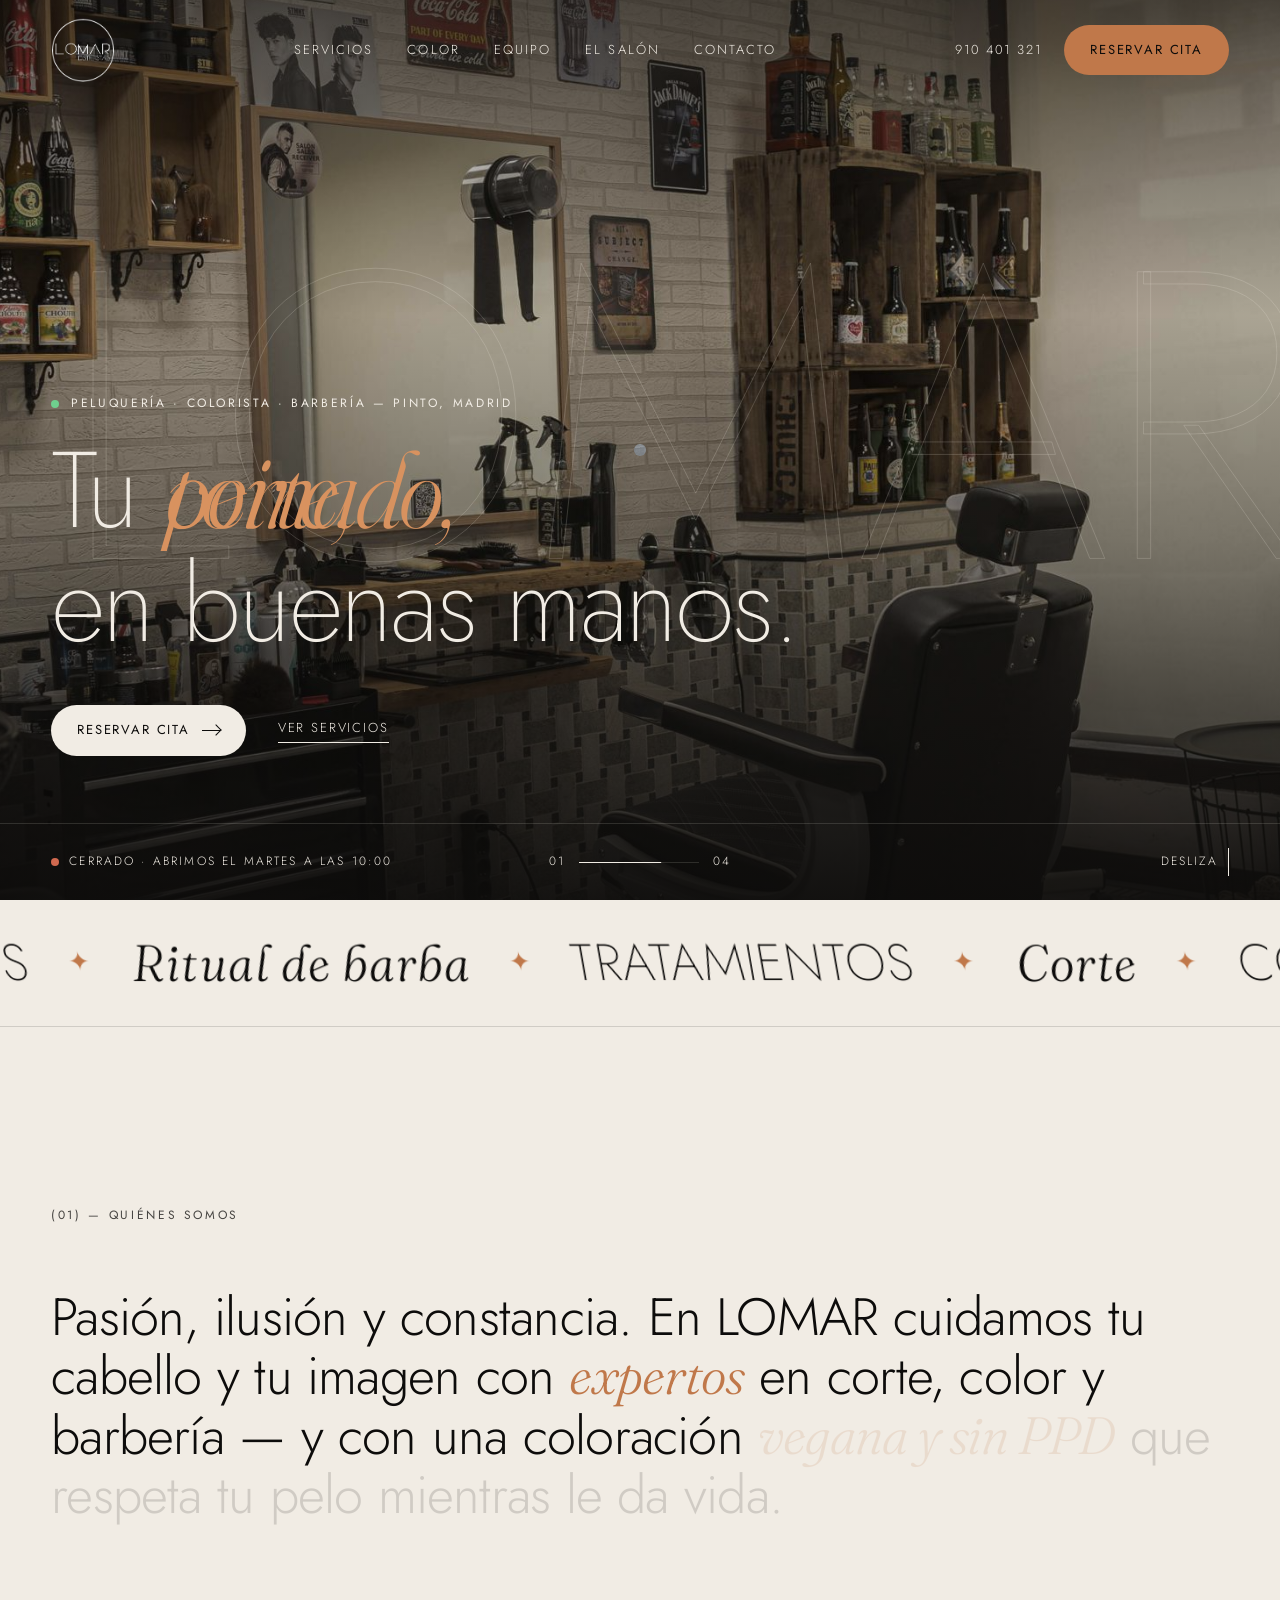
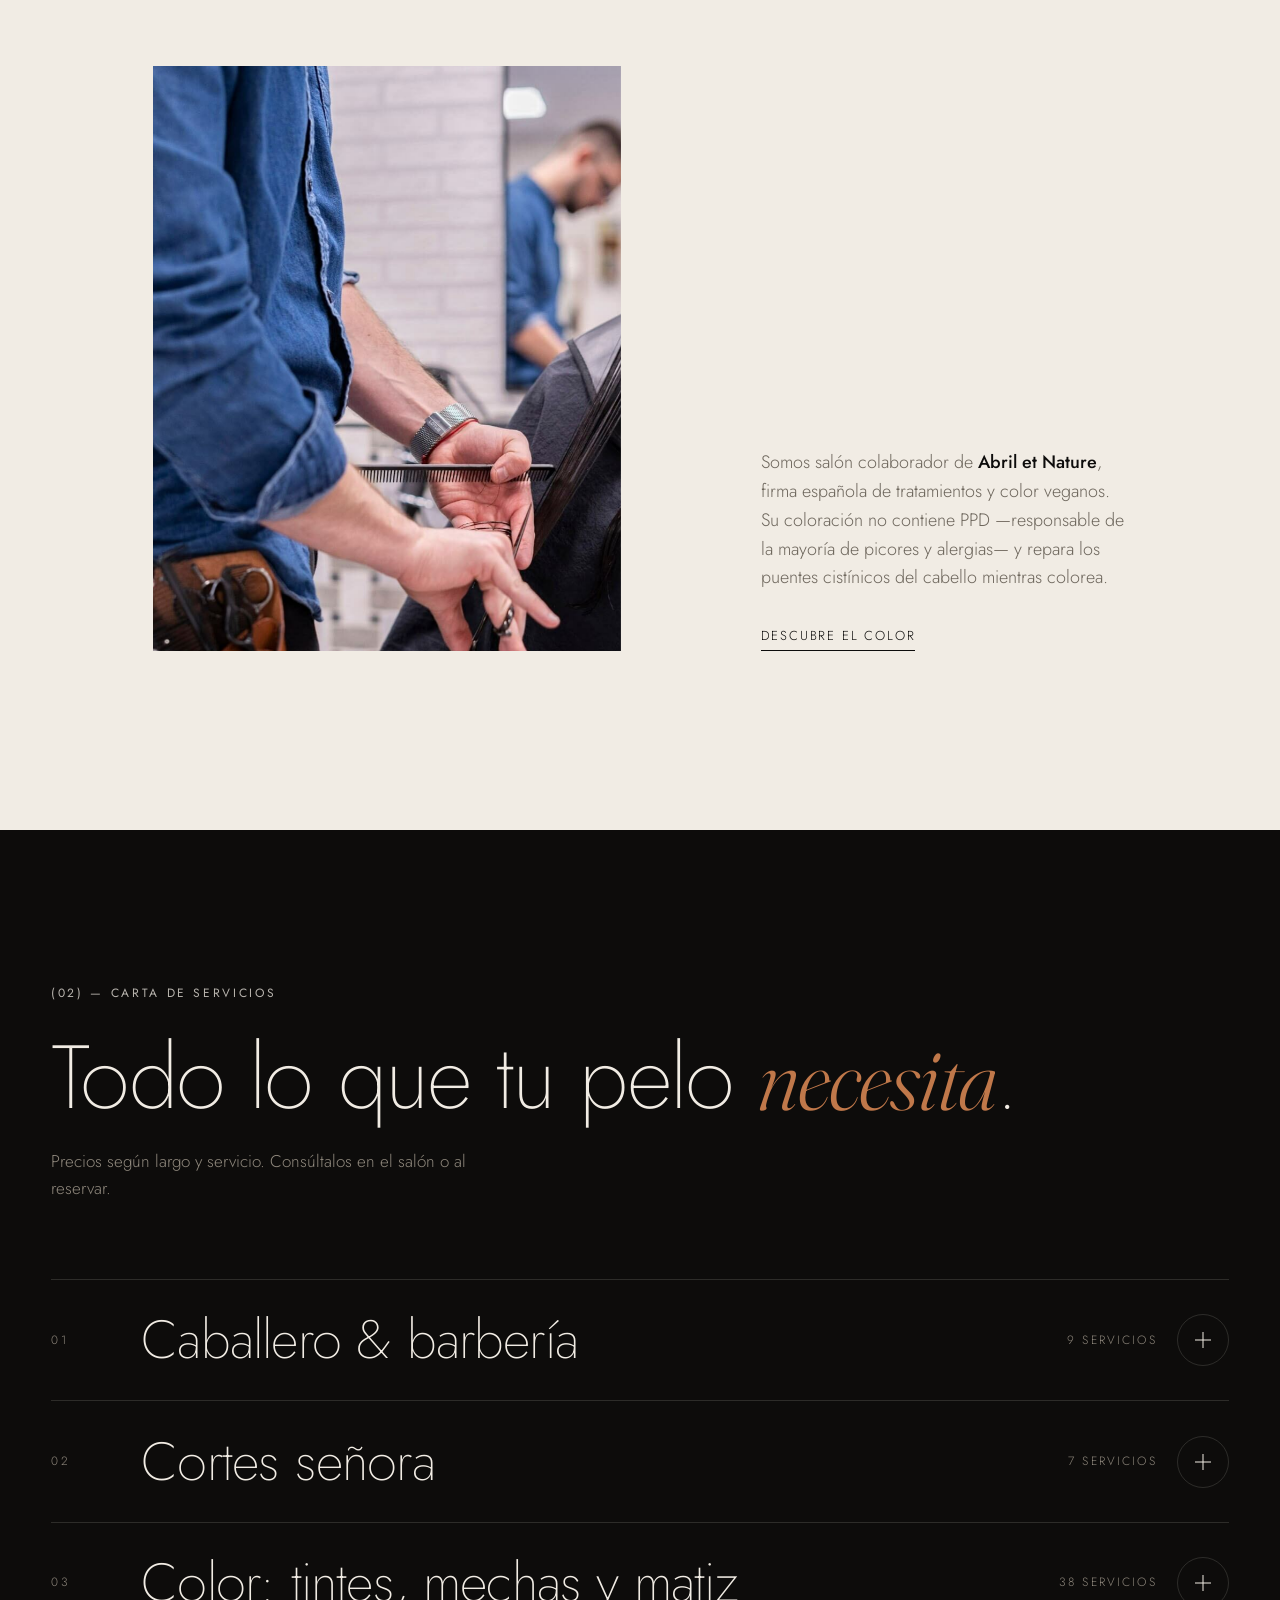
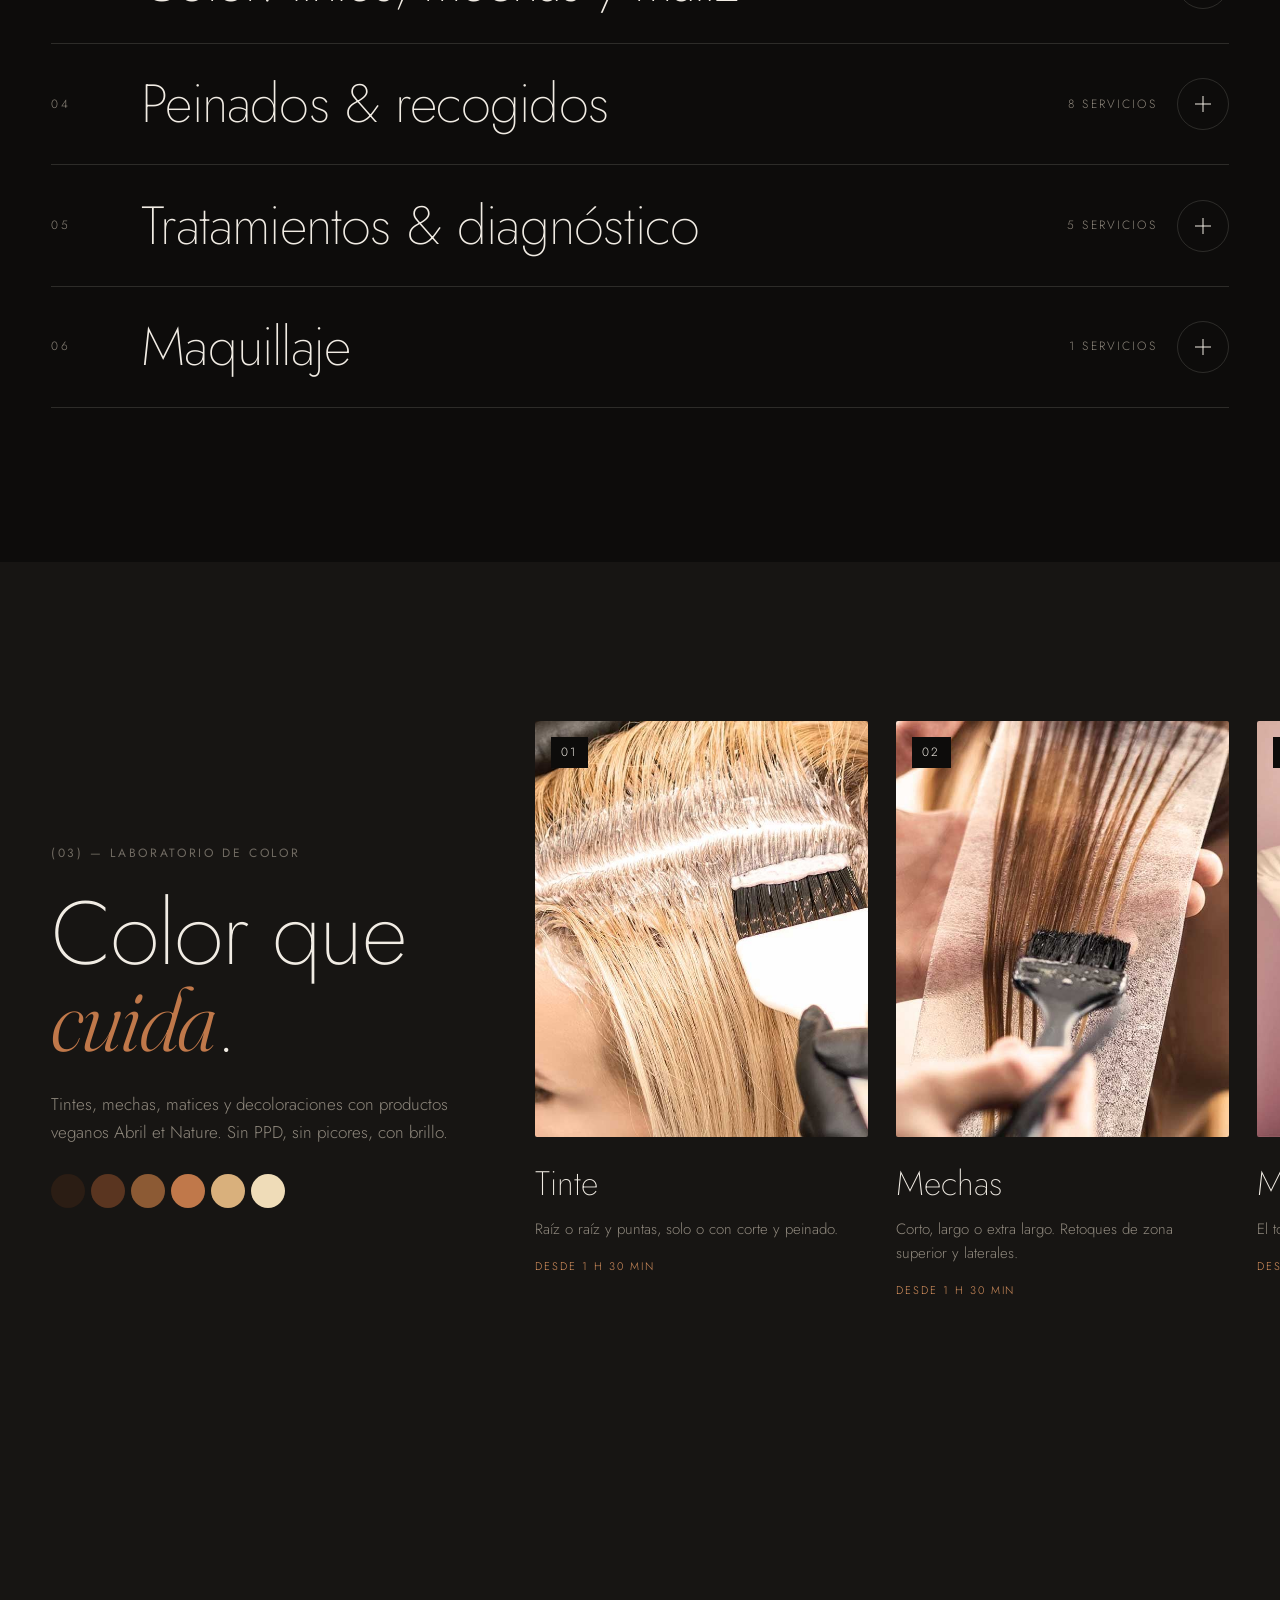
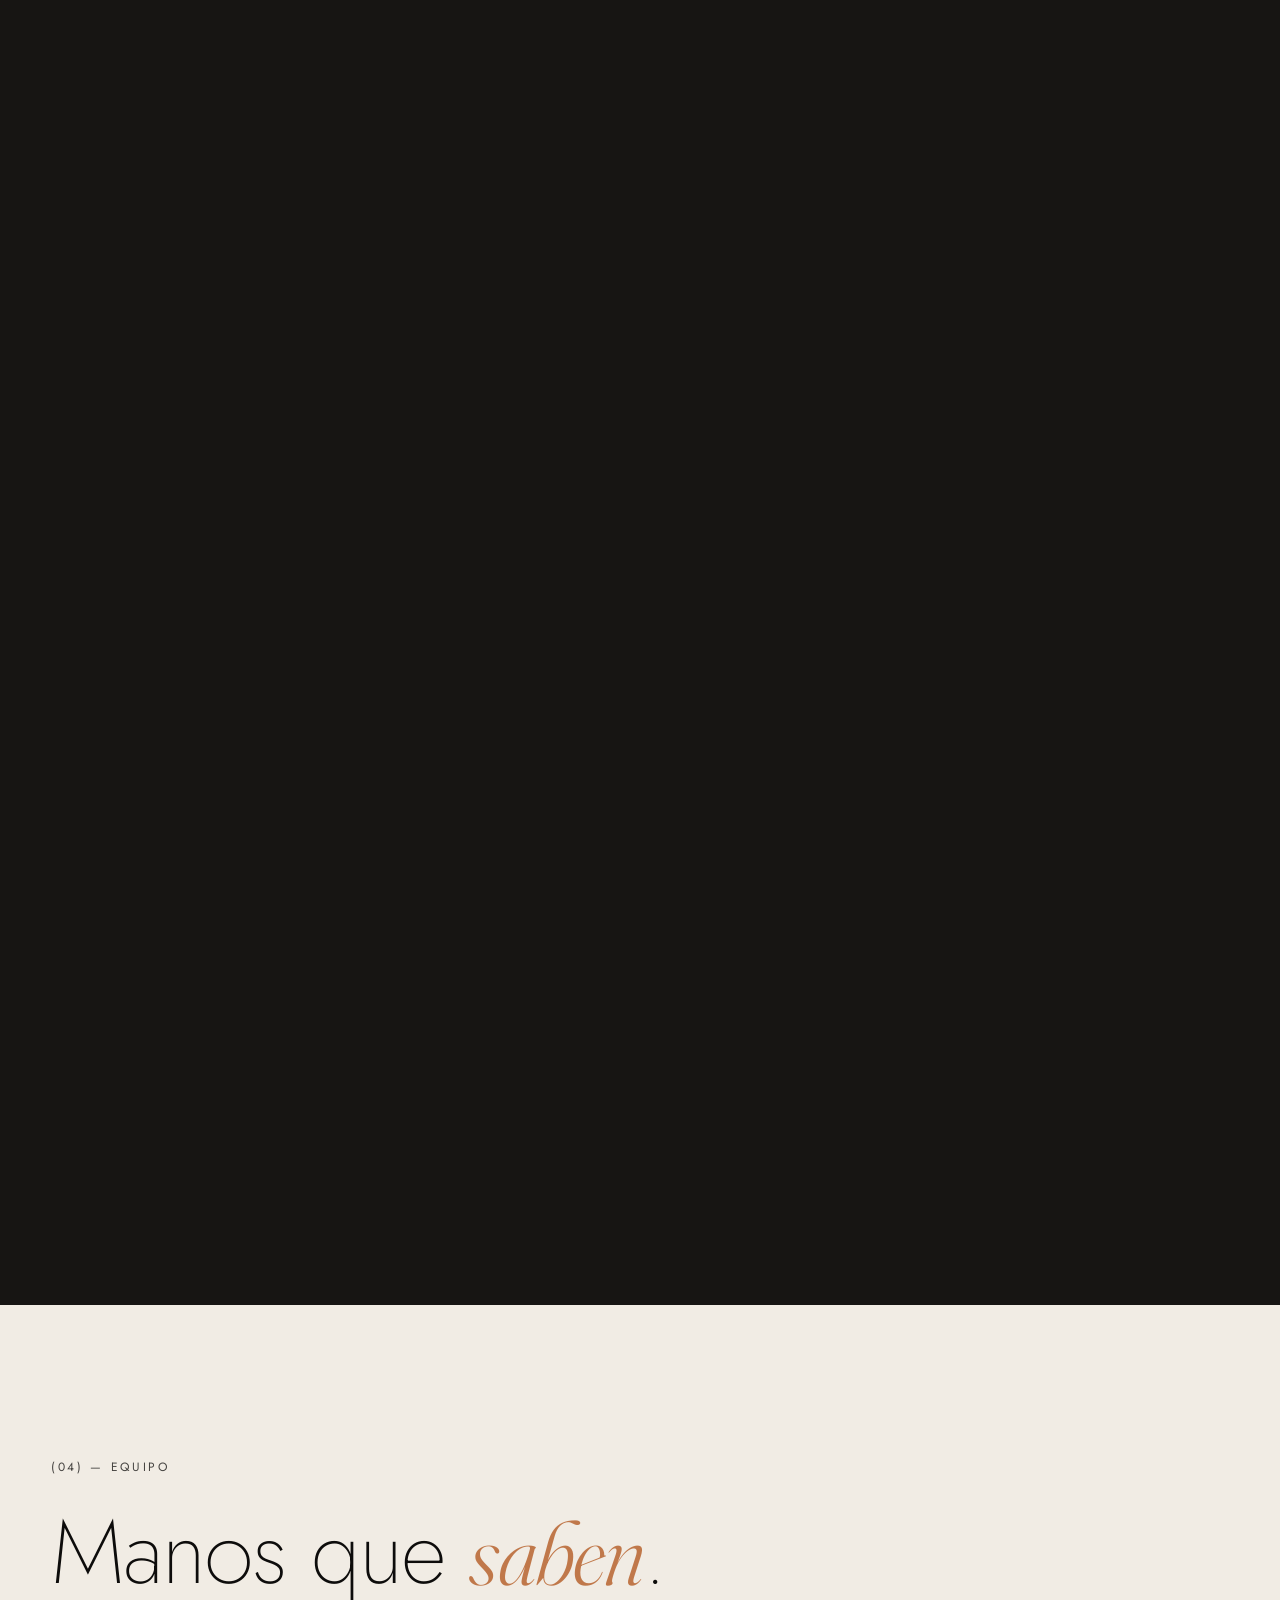
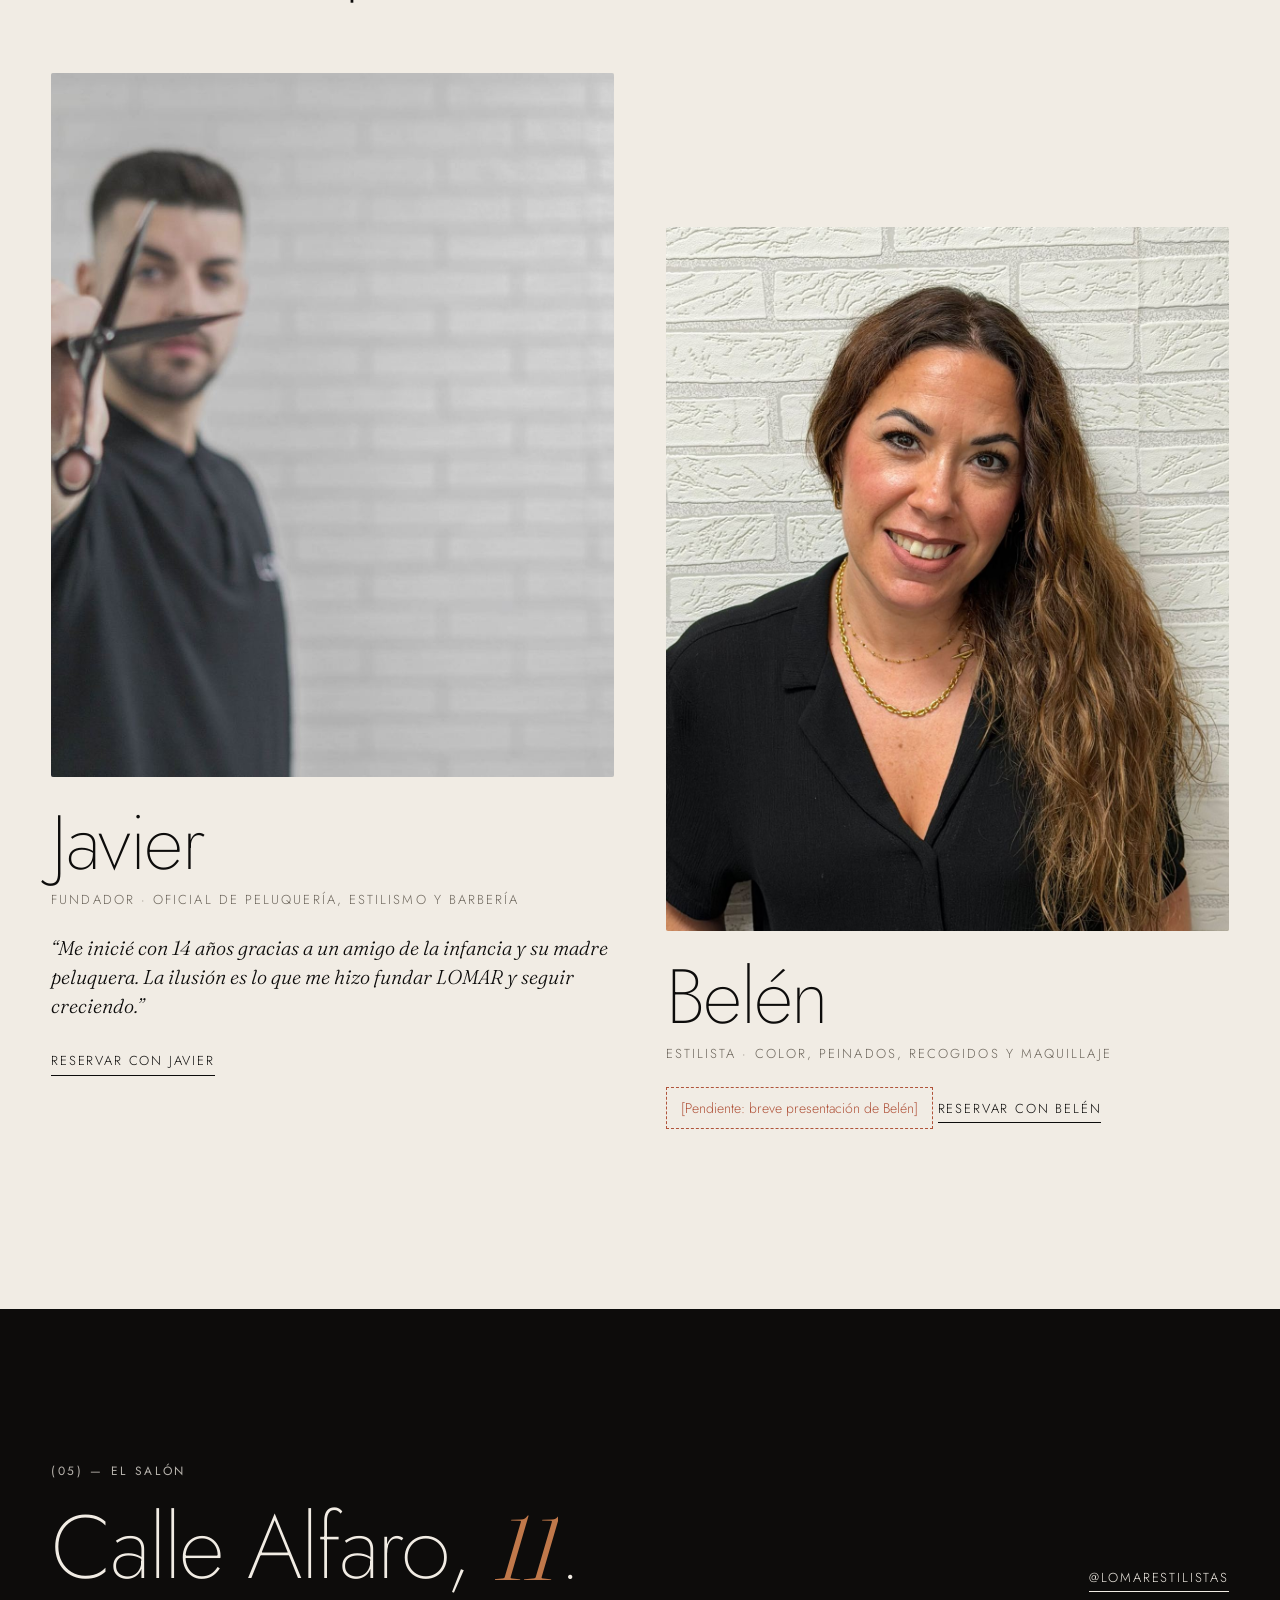
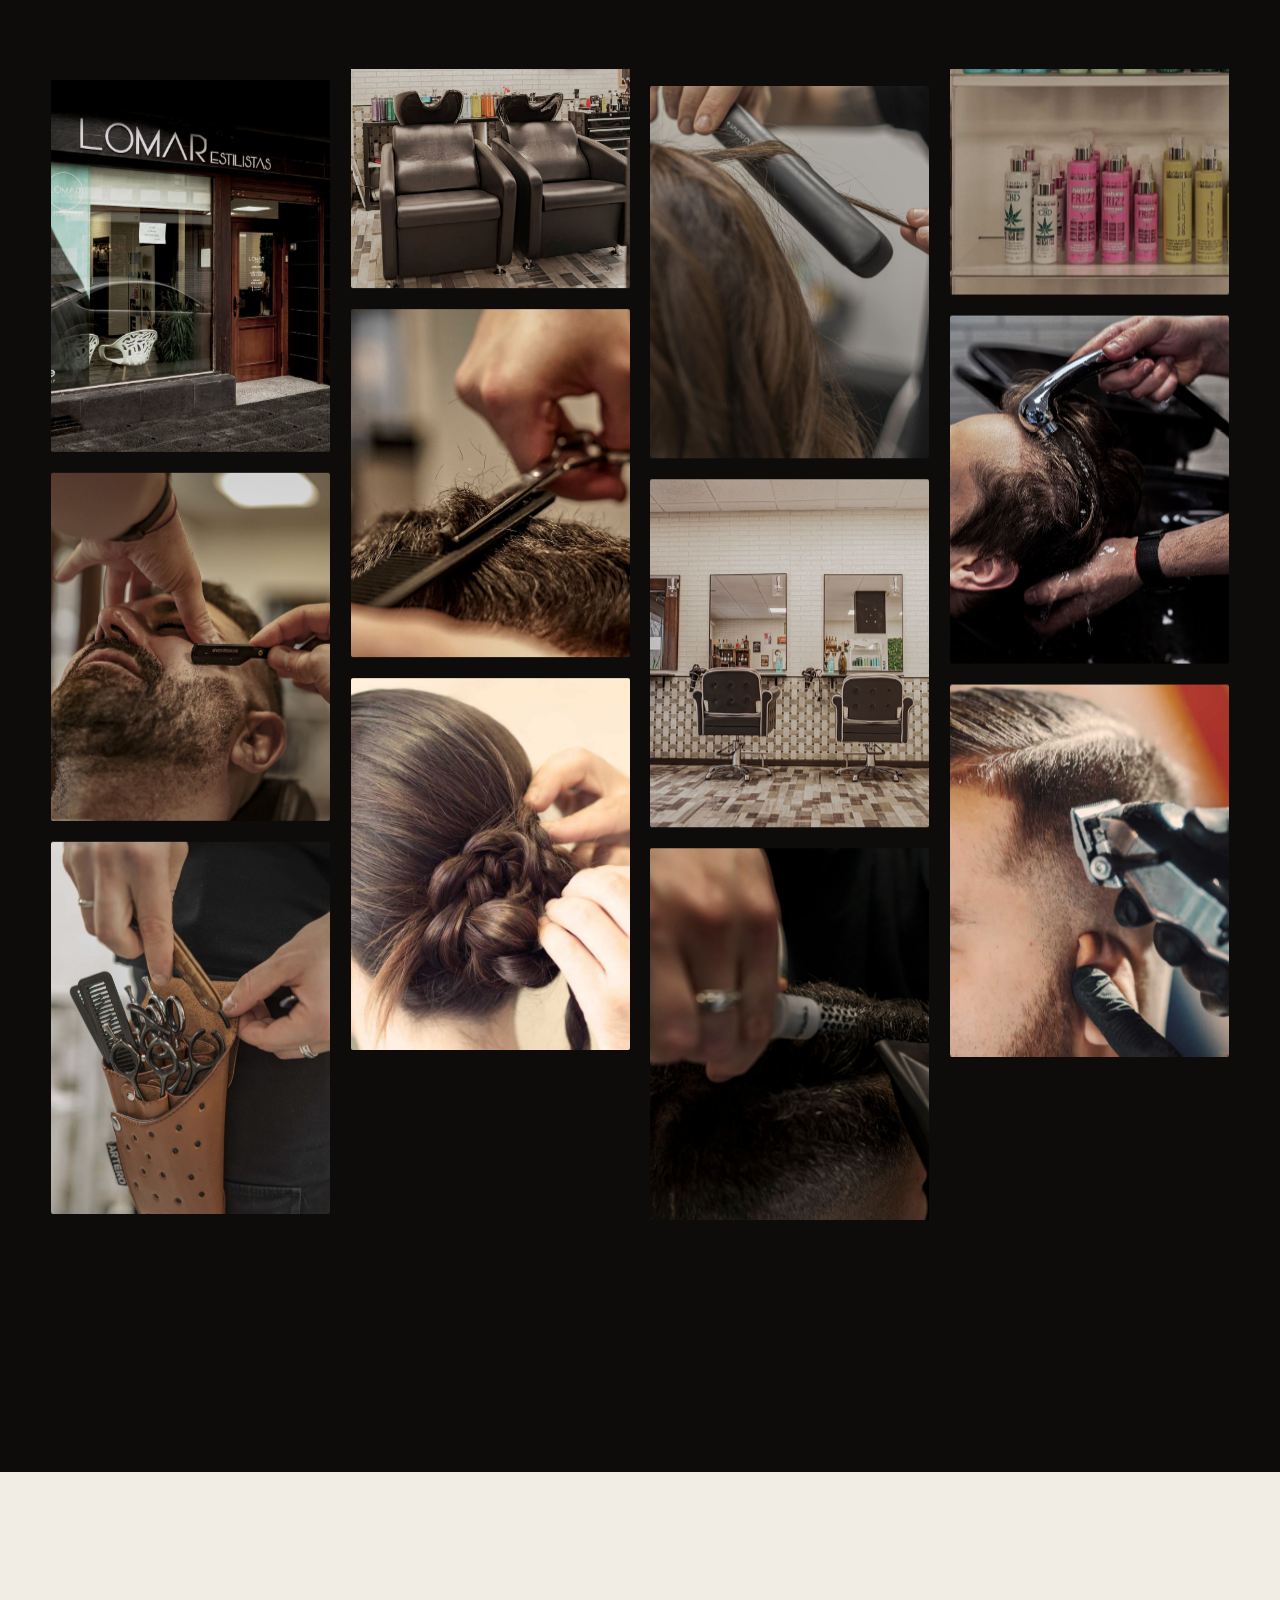
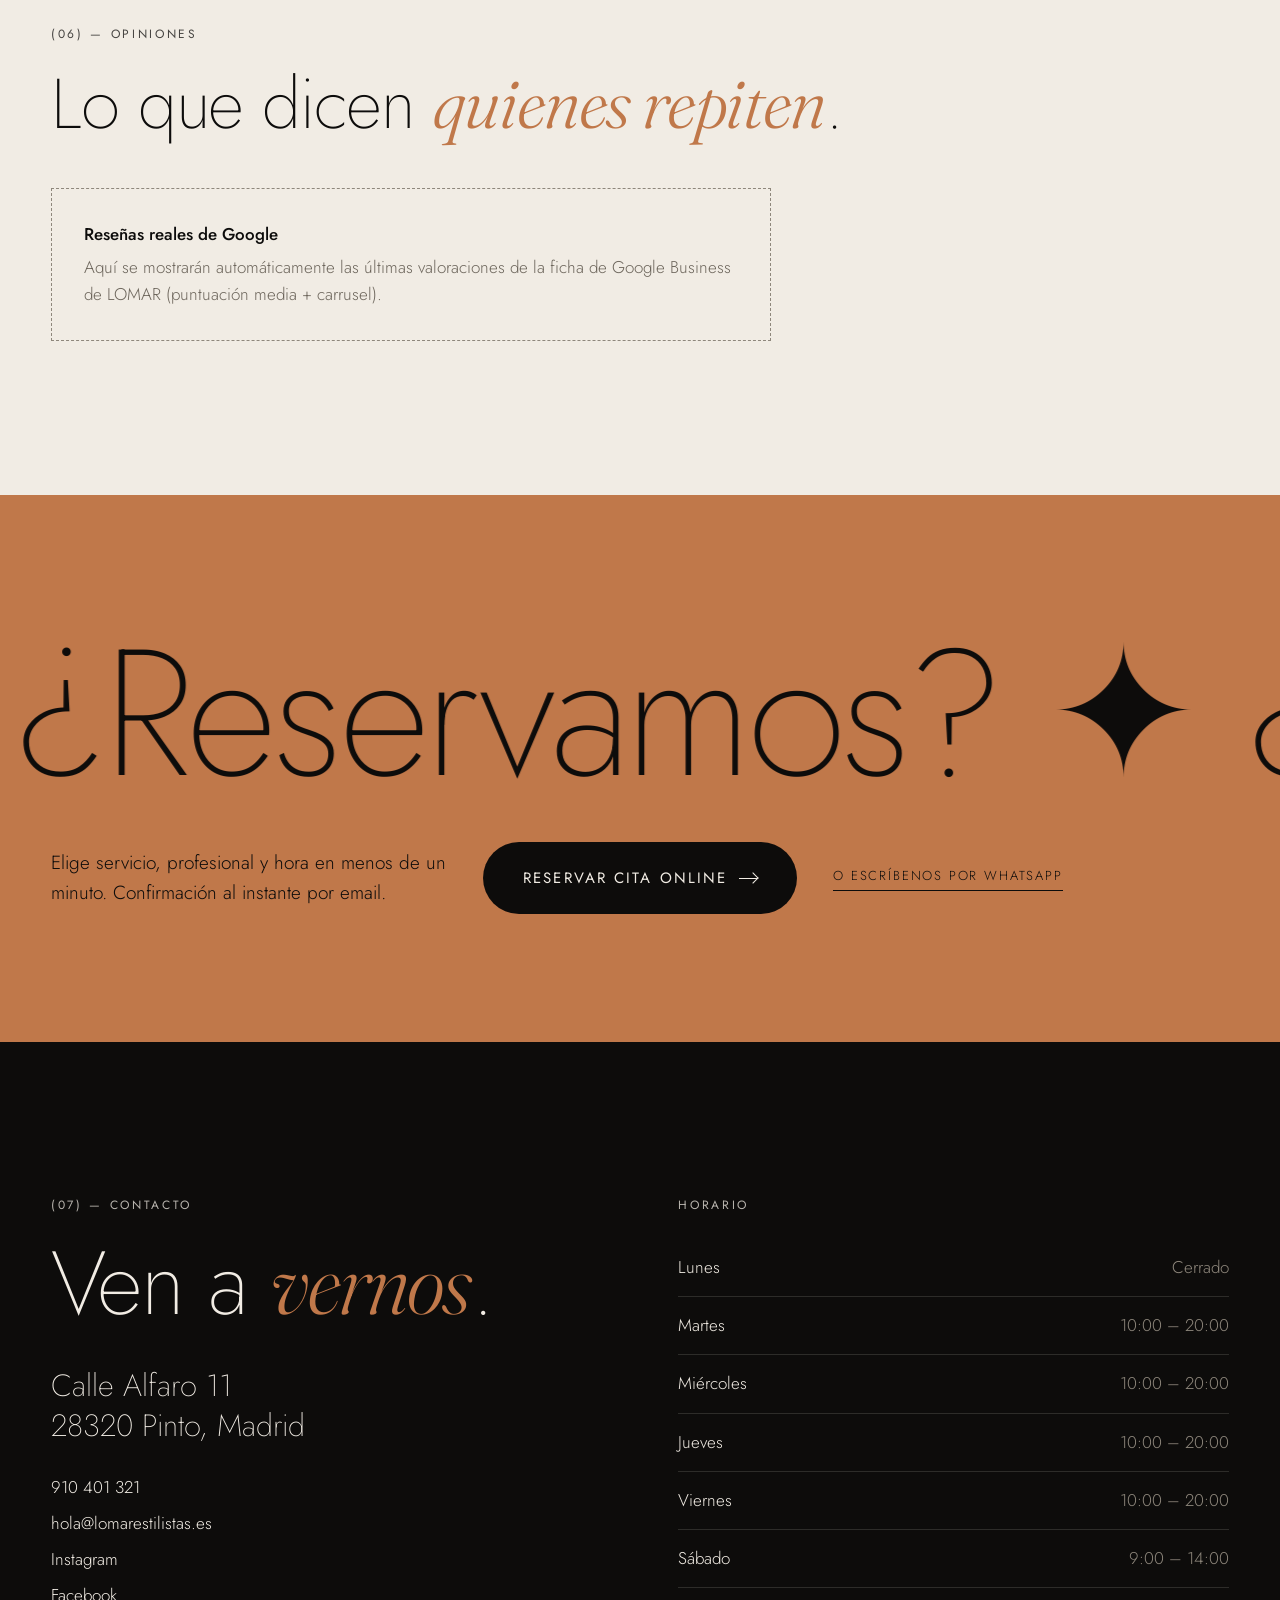
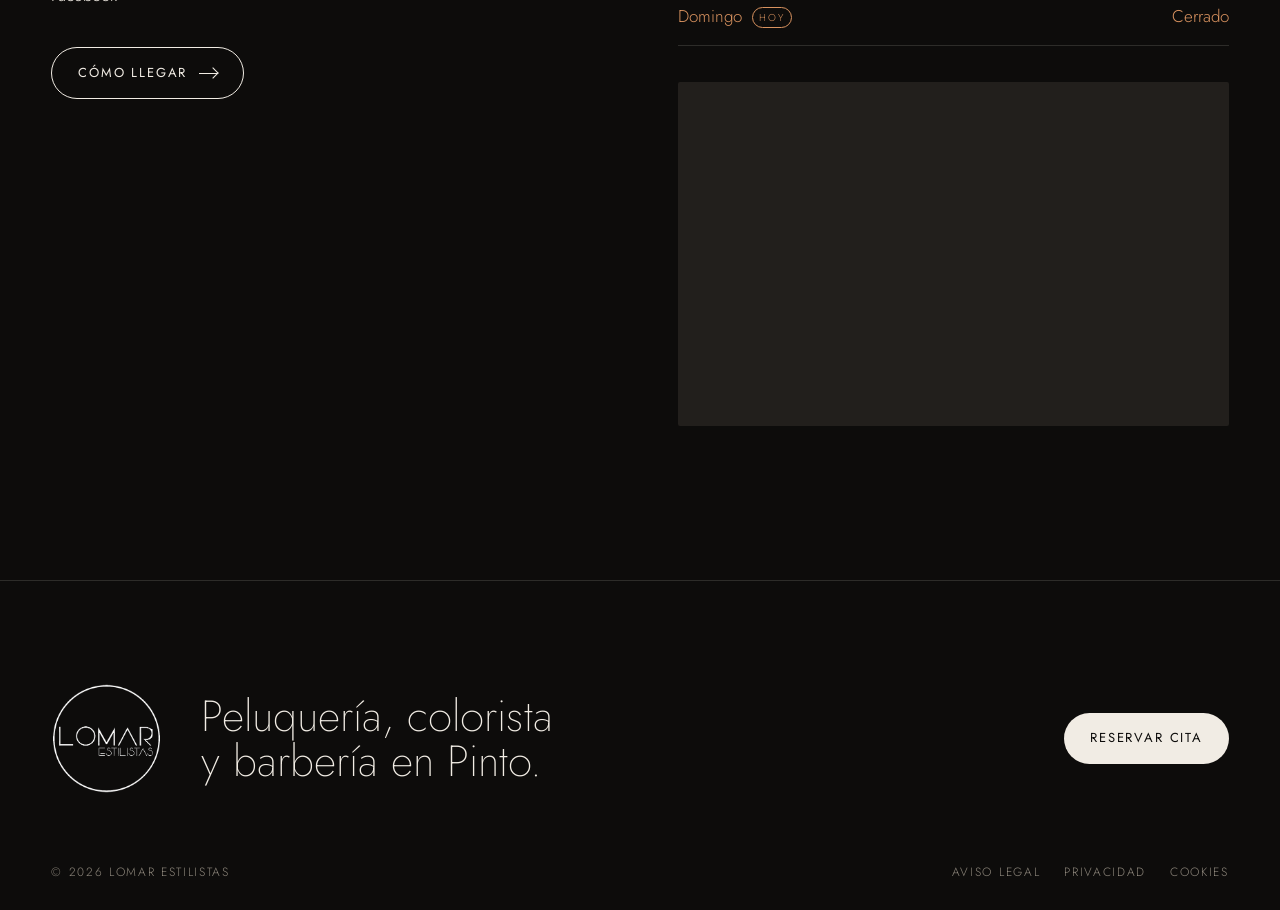
==== prototipo/index.html @ 36ee73d8 "Prototipo de diseño y propuesta para la nueva web de LOMAR Estilistas - Prototipo navegable (HTML/CS" ====
<!doctype html>
<html lang="es">
<head>
<meta charset="utf-8">
<meta name="viewport" content="width=device-width, initial-scale=1">
<title>LOMAR Estilistas · Peluquería, color y barbería en Pinto</title>
<meta name="description" content="Peluquería, colorista y barbería en Pinto (Madrid). Cortes, tintes y mechas sin PPD, recogidos, tratamientos Abril et Nature y rituales de barba. Reserva tu cita online.">
<meta name="theme-color" content="#0d0c0b">
<link rel="preconnect" href="https://fonts.googleapis.com">
<link rel="preconnect" href="https://fonts.gstatic.com" crossorigin>
<link href="https://fonts.googleapis.com/css2?family=Fraunces:ital,opsz,wght@0,9..144,300..500;1,9..144,300..500&family=Jost:wght@200;300;400;500&display=swap" rel="stylesheet">
<link rel="stylesheet" href="assets/css/main.css">
</head>
<body class="is-loading">

<!-- Cargador -->
<div class="loader" aria-hidden="true">
  <div class="loader__word"><span>L</span><span>O</span><span>M</span><span>A</span><span>R</span></div>
  <div class="loader__count"><span class="js-count">0</span>%</div>
</div>

<!-- Cursor -->
<div class="cursor" aria-hidden="true"><span class="cursor__label"></span></div>

<!-- Cabecera -->
<header class="nav">
  <a class="nav__logo" href="#inicio" aria-label="LOMAR Estilistas, inicio">
    <img src="assets/img/logo-blanco.png" alt="LOMAR Estilistas" width="64" height="64">
  </a>
  <nav class="nav__links" aria-label="Principal">
    <a href="#servicios">Servicios</a>
    <a href="#color">Color</a>
    <a href="#equipo">Equipo</a>
    <a href="#salon">El salón</a>
    <a href="#contacto">Contacto</a>
  </nav>
  <div class="nav__actions">
    <a class="nav__tel" href="tel:+34910401321">910 401 321</a>
    <button class="btn btn--copper js-book" data-magnetic>Reservar cita</button>
    <button class="nav__burger js-menu" aria-label="Abrir menú" aria-expanded="false"><span></span><span></span></button>
  </div>
</header>

<div class="menu" aria-hidden="true">
  <nav>
    <a href="#servicios"><small>01</small>Servicios</a>
    <a href="#color"><small>02</small>Color</a>
    <a href="#equipo"><small>03</small>Equipo</a>
    <a href="#salon"><small>04</small>El salón</a>
    <a href="#contacto"><small>05</small>Contacto</a>
  </nav>
  <div class="menu__foot">
    <a href="tel:+34910401321">910 401 321</a>
    <a href="https://www.instagram.com/lomarestilistas" target="_blank" rel="noopener">Instagram</a>
  </div>
</div>

<main>

<!-- HERO -->
<section class="hero" id="inicio">
  <div class="hero__slides">
    <figure class="hero__slide is-active"><img src="assets/img/barberia.jpg" alt=""></figure>
    <figure class="hero__slide"><img src="assets/img/color-aplicacion.jpg" alt=""></figure>
    <figure class="hero__slide"><img src="assets/img/s-peinado.jpg" alt=""></figure>
    <figure class="hero__slide"><img src="assets/img/salon.jpg" alt=""></figure>
  </div>
  <div class="hero__shade"></div>

  <div class="hero__content">
    <p class="eyebrow hero__eyebrow"><span class="dot"></span> Peluquería · Colorista · Barbería — Pinto, Madrid</p>
    <h1 class="hero__title">
      <span class="line"><span>Tu <em class="hero__rotator"><span class="is-active">corte,</span><span>color,</span><span>peinado,</span><span>barba,</span></em></span></span>
      <span class="line"><span>en buenas manos.</span></span>
    </h1>
    <div class="hero__cta">
      <button class="btn btn--light js-book" data-magnetic data-cursor="Reservar">Reservar cita <i class="arrow"></i></button>
      <a class="link-underline" href="#servicios">Ver servicios</a>
    </div>
  </div>

  <div class="hero__bottom">
    <div class="hero__status js-status"><span class="dot"></span><span class="js-status-text">Abierto</span></div>
    <div class="hero__counter"><span class="js-slide-num">01</span><i><b class="js-slide-bar"></b></i><span>04</span></div>
    <a class="hero__scroll" href="#intro">Desliza</a>
  </div>

  <div class="hero__wordmark" aria-hidden="true">LOMAR</div>
</section>

<!-- MARQUEE -->
<div class="marquee" aria-hidden="true">
  <div class="marquee__track js-marquee">
    <span>Corte</span><i>✦</i><span>Color sin PPD</span><i>✦</i><span>Barbería</span><i>✦</i><span>Mechas</span><i>✦</i><span>Recogidos</span><i>✦</i><span>Ritual de barba</span><i>✦</i><span>Tratamientos</span><i>✦</i>
    <span>Corte</span><i>✦</i><span>Color sin PPD</span><i>✦</i><span>Barbería</span><i>✦</i><span>Mechas</span><i>✦</i><span>Recogidos</span><i>✦</i><span>Ritual de barba</span><i>✦</i><span>Tratamientos</span><i>✦</i>
  </div>
</div>

<!-- INTRO -->
<section class="intro section--bone" id="intro">
  <div class="wrap intro__grid">
    <p class="eyebrow">(01) — Quiénes somos</p>
    <p class="intro__text js-words">Pasión, ilusión y constancia. En LOMAR cuidamos tu cabello y tu imagen con <em>expertos</em> en corte, color y barbería — y con una coloración <em>vegana y sin PPD</em> que respeta tu pelo mientras le da vida.</p>
    <figure class="intro__img reveal-img" data-parallax="-0.08">
      <img src="assets/img/javier-trabajando.jpg" alt="Javier cortando el pelo en el salón LOMAR" loading="lazy">
    </figure>
    <div class="intro__aside">
      <img class="intro__brand" src="assets/img/abril-logo.png" alt="Abril et Nature" loading="lazy">
      <p>Somos salón colaborador de <strong>Abril et Nature</strong>, firma española de tratamientos y color veganos. Su coloración no contiene PPD —responsable de la mayoría de picores y alergias— y repara los puentes cistínicos del cabello mientras colorea.</p>
      <a class="link-underline" href="#color">Descubre el color</a>
    </div>
  </div>
</section>

<!-- SERVICIOS -->
<section class="services" id="servicios">
  <div class="wrap">
    <div class="section-head">
      <p class="eyebrow">(02) — Carta de servicios</p>
      <h2 class="h2 split">Todo lo que tu pelo <em>necesita</em>.</h2>
      <p class="section-head__note">Precios según largo y servicio. Consúltalos en el salón o al reservar.</p>
    </div>

    <ul class="svc js-svc">
      <!-- Rellenado por JS desde los datos reales de Bookly -->
    </ul>
  </div>
  <div class="svc-float" aria-hidden="true"><img alt=""></div>
</section>

<!-- COLOR (scroll horizontal) -->
<section class="color" id="color">
  <div class="color__pin">
    <div class="color__intro">
      <p class="eyebrow">(03) — Laboratorio de color</p>
      <h2 class="h2">Color que <em>cuida</em>.</h2>
      <p>Tintes, mechas, matices y decoloraciones con productos veganos Abril et Nature. Sin PPD, sin picores, con brillo.</p>
      <div class="color__swatches" aria-hidden="true">
        <i style="--c:#2b1d14"></i><i style="--c:#5a3520"></i><i style="--c:#8c5a34"></i><i style="--c:#c0784a"></i><i style="--c:#d9b07c"></i><i style="--c:#efdcb8"></i>
      </div>
    </div>
    <div class="color__track js-htrack">
      <article class="ccard"><figure><img src="assets/img/s-tinte.jpg" alt="Aplicación de tinte" loading="lazy"></figure><span>01</span><h3>Tinte</h3><p>Raíz o raíz y puntas, solo o con corte y peinado.</p><small>desde 1 h 30 min</small></article>
      <article class="ccard"><figure><img src="assets/img/s-mechas.jpg" alt="Mechas" loading="lazy"></figure><span>02</span><h3>Mechas</h3><p>Corto, largo o extra largo. Retoques de zona superior y laterales.</p><small>desde 1 h 30 min</small></article>
      <article class="ccard"><figure><img src="assets/img/s-matiz.jpg" alt="Matiz para mechas" loading="lazy"></figure><span>03</span><h3>Matiz</h3><p>El tono exacto para tus mechas: frío, cálido o neutro.</p><small>desde 30 min</small></article>
      <article class="ccard"><figure><img src="assets/img/s-decoloracion.jpg" alt="Decoloración" loading="lazy"></figure><span>04</span><h3>Decoloración</h3><p>Aclarados controlados con tratamiento de protección.</p><small>a consultar</small></article>
      <article class="ccard"><figure><img src="assets/img/s-alisado.jpg" alt="Alisado orgánico" loading="lazy"></figure><span>05</span><h3>Alisado orgánico</h3><p>Liso, brillante y sin encrespamiento, con activos naturales.</p><small>a consultar</small></article>
      <article class="ccard ccard--cta"><p class="h3">¿No sabes qué color te favorece?</p><button class="btn btn--copper js-book" data-service="91" data-magnetic>Pide diagnóstico capilar</button></article>
    </div>
  </div>
</section>

<!-- EQUIPO -->
<section class="team section--bone" id="equipo">
  <div class="wrap">
    <div class="section-head">
      <p class="eyebrow">(04) — Equipo</p>
      <h2 class="h2 split">Manos que <em>saben</em>.</h2>
    </div>
    <div class="team__grid">
      <article class="member" data-tilt>
        <figure class="member__img">
          <img src="assets/img/javier.jpg" alt="Javier, fundador de LOMAR" loading="lazy">
          <img class="member__alt" src="assets/img/javier-2.jpg" alt="" loading="lazy">
        </figure>
        <div class="member__body">
          <h3 class="member__name">Javier</h3>
          <p class="member__role">Fundador · Oficial de peluquería, estilismo y barbería</p>
          <blockquote>“Me inicié con 14 años gracias a un amigo de la infancia y su madre peluquera. La ilusión es lo que me hizo fundar LOMAR y seguir creciendo.”</blockquote>
          <button class="link-underline js-book" data-staff="1">Reservar con Javier</button>
        </div>
      </article>
      <article class="member" data-tilt>
        <figure class="member__img">
          <img src="assets/img/belen.jpg" alt="Belén, estilista de LOMAR" loading="lazy">
        </figure>
        <div class="member__body">
          <h3 class="member__name">Belén</h3>
          <p class="member__role">Estilista · Color, peinados, recogidos y maquillaje</p>
          <blockquote class="is-pending">[Pendiente: breve presentación de Belén]</blockquote>
          <button class="link-underline js-book" data-staff="7">Reservar con Belén</button>
        </div>
      </article>
    </div>
  </div>
</section>

<!-- GALERÍA -->
<section class="gallery" id="salon">
  <div class="wrap">
    <div class="section-head section-head--row">
      <div>
        <p class="eyebrow">(05) — El salón</p>
        <h2 class="h2 split">Calle Alfaro, <em>11</em>.</h2>
      </div>
      <a class="link-underline" href="https://www.instagram.com/lomarestilistas" target="_blank" rel="noopener">@lomarestilistas</a>
    </div>
  </div>
  <div class="gallery__cols">
    <div class="gcol" data-speed="0.10">
      <figure><img src="assets/img/fachada.jpg" alt="Fachada de LOMAR Estilistas" loading="lazy"></figure>
      <figure><img src="assets/img/barba.jpg" alt="Arreglo de barba" loading="lazy"></figure>
      <figure><img src="assets/img/herramientas.jpg" alt="Herramientas de corte" loading="lazy"></figure>
    </div>
    <div class="gcol" data-speed="-0.12">
      <figure><img src="assets/img/lavacabezas.jpg" alt="Zona de lavado" loading="lazy"></figure>
      <figure><img src="assets/img/tijera.jpg" alt="Corte a tijera" loading="lazy"></figure>
      <figure><img src="assets/img/s-recogido.jpg" alt="Recogido" loading="lazy"></figure>
    </div>
    <div class="gcol" data-speed="0.16">
      <figure><img src="assets/img/plancha.jpg" alt="Planchado" loading="lazy"></figure>
      <figure><img src="assets/img/salon.jpg" alt="Tocadores del salón" loading="lazy"></figure>
      <figure><img src="assets/img/secado.jpg" alt="Secado de caballero" loading="lazy"></figure>
    </div>
    <div class="gcol" data-speed="-0.06">
      <figure><img src="assets/img/productos.jpg" alt="Productos Abril et Nature" loading="lazy"></figure>
      <figure><img src="assets/img/lavado.jpg" alt="Lavado" loading="lazy"></figure>
      <figure><img src="assets/img/s-caballero.jpg" alt="Corte de caballero" loading="lazy"></figure>
    </div>
  </div>
</section>

<!-- RESEÑAS -->
<section class="reviews section--bone">
  <div class="wrap reviews__inner">
    <p class="eyebrow">(06) — Opiniones</p>
    <p class="reviews__big">Lo que dicen <em>quienes repiten</em>.</p>
    <div class="reviews__placeholder">
      <strong>Reseñas reales de Google</strong>
      <span>Aquí se mostrarán automáticamente las últimas valoraciones de la ficha de Google Business de LOMAR (puntuación media + carrusel).</span>
    </div>
  </div>
</section>

<!-- CTA -->
<section class="cta">
  <div class="cta__marquee" aria-hidden="true"><div class="js-marquee2">¿Reservamos? ✦ ¿Reservamos? ✦ ¿Reservamos? ✦ ¿Reservamos? ✦ ¿Reservamos? ✦ ¿Reservamos? ✦&nbsp;</div></div>
  <div class="wrap cta__inner">
    <p>Elige servicio, profesional y hora en menos de un minuto. Confirmación al instante por email.</p>
    <button class="btn btn--copper btn--xl js-book" data-magnetic data-cursor="Reservar">Reservar cita online <i class="arrow"></i></button>
    <a class="link-underline" href="https://wa.me/34910401321">o escríbenos por WhatsApp</a>
  </div>
</section>

<!-- CONTACTO -->
<section class="contact" id="contacto">
  <div class="wrap contact__grid">
    <div>
      <p class="eyebrow">(07) — Contacto</p>
      <h2 class="h2">Ven a <em>vernos</em>.</h2>
      <address>
        Calle Alfaro 11<br>28320 Pinto, Madrid
      </address>
      <p class="contact__links">
        <a href="tel:+34910401321">910 401 321</a>
        <a href="mailto:hola@lomarestilistas.es">hola@lomarestilistas.es</a>
        <a href="https://www.instagram.com/lomarestilistas" target="_blank" rel="noopener">Instagram</a>
        <a href="https://www.facebook.com/315380262516977" target="_blank" rel="noopener">Facebook</a>
      </p>
      <a class="btn btn--outline" href="https://www.google.com/maps/search/?api=1&query=Calle+Alfaro+11+Pinto+Madrid" target="_blank" rel="noopener">Cómo llegar <i class="arrow"></i></a>
    </div>
    <div>
      <table class="hours js-hours">
        <caption class="eyebrow">Horario</caption>
        <tr data-d="1"><th>Lunes</th><td>Cerrado</td></tr>
        <tr data-d="2"><th>Martes</th><td>10:00 – 20:00</td></tr>
        <tr data-d="3"><th>Miércoles</th><td>10:00 – 20:00</td></tr>
        <tr data-d="4"><th>Jueves</th><td>10:00 – 20:00</td></tr>
        <tr data-d="5"><th>Viernes</th><td>10:00 – 20:00</td></tr>
        <tr data-d="6"><th>Sábado</th><td>9:00 – 14:00</td></tr>
        <tr data-d="0"><th>Domingo</th><td>Cerrado</td></tr>
      </table>
      <div class="map">
        <iframe title="Mapa: Calle Alfaro 11, Pinto" loading="lazy" src="https://www.google.com/maps?q=Calle+Alfaro+11,+28320+Pinto,+Madrid&output=embed"></iframe>
      </div>
    </div>
  </div>
</section>
</main>

<footer class="footer">
  <div class="wrap footer__top">
    <img src="assets/img/logo-blanco.png" alt="LOMAR Estilistas" width="120" height="120" loading="lazy">
    <p class="footer__claim">Peluquería, colorista<br>y barbería en Pinto.</p>
    <button class="btn btn--light js-book" data-magnetic>Reservar cita</button>
  </div>
  <div class="wrap footer__bottom">
    <span>© <span class="js-year"></span> LOMAR Estilistas</span>
    <nav><a href="#">Aviso legal</a><a href="#">Privacidad</a><a href="#">Cookies</a></nav>
  </div>
</footer>

<!-- ============ RESERVA ============ -->
<div class="book" aria-hidden="true" role="dialog" aria-modal="true" aria-labelledby="book-title">
  <div class="book__backdrop js-book-close"></div>
  <aside class="book__panel">
    <header class="book__head">
      <div>
        <p class="eyebrow">Reserva online</p>
        <h2 id="book-title" class="book__title js-book-title">Elige servicio</h2>
      </div>
      <button class="book__close js-book-close" aria-label="Cerrar">✕</button>
    </header>
    <ol class="book__steps js-steps">
      <li class="is-active">Servicio</li><li>Profesional</li><li>Fecha y hora</li><li>Tus datos</li>
    </ol>
    <div class="book__body js-book-body"></div>
    <footer class="book__foot js-book-foot">
      <div class="book__summary js-summary"></div>
      <div class="book__nav">
        <button class="btn btn--ghost js-prev">Atrás</button>
        <button class="btn btn--copper js-next" disabled>Continuar</button>
      </div>
    </footer>
  </aside>
</div>

<script src="assets/js/data.js"></script>
<script src="assets/js/main.js"></script>
<script src="assets/js/booking.js"></script>
</body>
</html>
---- prototipo/assets/css/main.css ----
/* ==========================================================
   LOMAR Estilistas — prototipo de diseño
   ========================================================== */
:root{
  --ink:#0d0c0b; --ink-2:#171513; --ink-3:#221f1c;
  --bone:#f1ece4; --bone-2:#e5ddd0; --sand:#cfc4b3;
  --muted:#8e877c; --muted-dark:#6d665c;
  --copper:#c0784a; --copper-2:#d8925f;
  --line:rgba(241,236,228,.14); --line-dark:rgba(13,12,11,.14);
  --sans:"Jost",system-ui,sans-serif;
  --serif:"Fraunces",Georgia,serif;
  --gutter:clamp(16px,4vw,56px);
  --ease:cubic-bezier(.77,0,.18,1);
  --ease-out:cubic-bezier(.16,1,.3,1);
}
*,*::before,*::after{box-sizing:border-box}
html{scroll-behavior:smooth;-webkit-text-size-adjust:100%}
body{margin:0;background:var(--ink);color:var(--bone);font-family:var(--sans);font-weight:300;font-size:17px;line-height:1.6;overflow-x:hidden;-webkit-font-smoothing:antialiased}
body.is-loading,body.is-locked{overflow:hidden}
img{display:block;max-width:100%}
a{color:inherit;text-decoration:none}
button{font:inherit;color:inherit;background:none;border:0;cursor:pointer;padding:0}
em{font-family:var(--serif);font-style:italic;font-weight:300}
.wrap{width:100%;max-width:1440px;margin:0 auto;padding:0 var(--gutter)}
.section--bone{background:var(--bone);color:var(--ink)}
.eyebrow{font-size:12px;letter-spacing:.22em;text-transform:uppercase;font-weight:400;margin:0 0 24px;opacity:.75}
.h2{font-size:clamp(44px,7vw,112px);line-height:.95;font-weight:200;letter-spacing:-.02em;margin:0}
.h2 em{color:var(--copper)}
.h3{font-size:clamp(26px,2.6vw,38px);line-height:1.1;font-weight:300;margin:0}
.dot{display:inline-block;width:8px;height:8px;border-radius:50%;background:#6fcf8e;box-shadow:0 0 0 0 rgba(111,207,142,.6);animation:pulse 2s infinite}
.dot.is-closed{background:#d0694f;box-shadow:none;animation:none}
@keyframes pulse{70%{box-shadow:0 0 0 10px rgba(111,207,142,0)}100%{box-shadow:0 0 0 0 rgba(111,207,142,0)}}

/* ---------- Botones ---------- */
.btn{position:relative;display:inline-flex;align-items:center;gap:12px;padding:15px 26px;border-radius:999px;font-size:13px;letter-spacing:.14em;text-transform:uppercase;font-weight:400;overflow:hidden;isolation:isolate;transition:color .5s var(--ease),transform .3s var(--ease-out),opacity .3s;white-space:nowrap}
.btn::before{content:"";position:absolute;inset:0;z-index:-1;border-radius:inherit;transform:translateY(101%);transition:transform .55s var(--ease)}
.btn:hover::before{transform:none}
.btn--copper{background:var(--copper);color:var(--ink)}
.btn--copper::before{background:var(--bone)}
.btn--light{background:var(--bone);color:var(--ink)}
.btn--light::before{background:var(--copper)}
.btn--outline{border:1px solid currentColor}
.btn--outline::before{background:var(--bone)}
.btn--outline:hover{color:var(--ink)}
.btn--ghost{padding-left:0;padding-right:0}
.btn--xl{padding:24px 40px;font-size:15px}
.btn[disabled]{opacity:.35;pointer-events:none}
.arrow{display:inline-block;width:18px;height:1px;background:currentColor;position:relative;transition:width .4s var(--ease)}
.arrow::after{content:"";position:absolute;right:0;top:-4px;width:8px;height:8px;border-top:1px solid currentColor;border-right:1px solid currentColor;transform:rotate(45deg)}
.btn:hover .arrow{width:28px}
.link-underline{position:relative;font-size:13px;letter-spacing:.14em;text-transform:uppercase;padding-bottom:4px;display:inline-block}
.link-underline::after{content:"";position:absolute;left:0;bottom:0;width:100%;height:1px;background:currentColor;transform-origin:right;transition:transform .6s var(--ease)}
.link-underline:hover::after{transform:scaleX(0);transform-origin:left;animation:line .9s var(--ease) .1s forwards}
@keyframes line{from{transform:scaleX(0);transform-origin:left}to{transform:scaleX(1);transform-origin:left}}

/* ---------- Cargador ---------- */
.loader{position:fixed;inset:0;z-index:100;background:var(--ink);display:flex;align-items:center;justify-content:center;flex-direction:column;gap:20px;transition:clip-path 1.1s var(--ease);clip-path:inset(0 0 0 0)}
.loader__word{display:flex;gap:.08em;font-size:clamp(56px,12vw,160px);font-weight:200;letter-spacing:.06em;overflow:hidden}
.loader__word span{display:inline-block;transform:translateY(110%);animation:up .9s var(--ease) forwards}
.loader__word span:nth-child(2){animation-delay:.06s}.loader__word span:nth-child(3){animation-delay:.12s}.loader__word span:nth-child(4){animation-delay:.18s}.loader__word span:nth-child(5){animation-delay:.24s}
.loader__count{font-size:12px;letter-spacing:.3em;color:var(--muted)}
body.is-loaded .loader{clip-path:inset(0 0 100% 0)}
@keyframes up{to{transform:none}}

/* ---------- Cursor ---------- */
.cursor{position:fixed;left:0;top:0;z-index:90;width:12px;height:12px;margin:-6px 0 0 -6px;border-radius:50%;background:var(--bone);mix-blend-mode:difference;pointer-events:none;transition:width .35s var(--ease-out),height .35s var(--ease-out),margin .35s var(--ease-out),background .3s;display:flex;align-items:center;justify-content:center}
.cursor.is-hover{width:44px;height:44px;margin:-22px 0 0 -22px}
.cursor.is-label{width:96px;height:96px;margin:-48px 0 0 -48px;background:var(--copper);mix-blend-mode:normal}
.cursor__label{font-size:11px;letter-spacing:.16em;text-transform:uppercase;color:var(--ink);opacity:0;transition:opacity .2s}
.cursor.is-label .cursor__label{opacity:1}
@media (hover:none),(pointer:coarse){.cursor{display:none}}

/* ---------- Navegación ---------- */
.nav{position:fixed;inset:0 0 auto;z-index:50;display:flex;align-items:center;justify-content:space-between;gap:24px;padding:18px var(--gutter);transition:transform .6s var(--ease),background .4s,padding .4s}
.nav.is-scrolled{background:rgba(13,12,11,.9);backdrop-filter:blur(14px);-webkit-backdrop-filter:blur(14px);padding-top:10px;padding-bottom:10px}
.nav.is-hidden{transform:translateY(-100%)}
.nav__logo img{width:64px;height:64px;object-fit:contain;transition:width .4s,height .4s}
.nav.is-scrolled .nav__logo img{width:48px;height:48px}
.nav__links{display:flex;gap:34px;font-size:13px;letter-spacing:.16em;text-transform:uppercase}
.nav__links a{position:relative;padding:4px 0}
.nav__links a::after{content:"";position:absolute;left:0;bottom:0;height:1px;width:100%;background:var(--copper);transform:scaleX(0);transform-origin:right;transition:transform .5s var(--ease)}
.nav__links a:hover::after,.nav__links a.is-current::after{transform:scaleX(1);transform-origin:left}
.nav__actions{display:flex;align-items:center;gap:22px}
.nav__tel{font-size:13px;letter-spacing:.12em}
.nav__burger{display:none;width:44px;height:44px;position:relative}
.nav__burger span{position:absolute;left:10px;right:10px;height:1px;background:var(--bone);transition:transform .5s var(--ease)}
.nav__burger span:first-child{top:18px}.nav__burger span:last-child{top:26px}
body.menu-open .nav__burger span:first-child{transform:translateY(4px) rotate(45deg)}
body.menu-open .nav__burger span:last-child{transform:translateY(-4px) rotate(-45deg)}
.menu{position:fixed;inset:0;z-index:45;background:var(--ink-2);display:flex;flex-direction:column;justify-content:center;padding:100px var(--gutter) 40px;clip-path:circle(0% at calc(100% - 40px) 40px);transition:clip-path .9s var(--ease);visibility:hidden}
body.menu-open .menu{clip-path:circle(150% at calc(100% - 40px) 40px);visibility:visible}
.menu nav{display:flex;flex-direction:column;gap:6px}
.menu nav a{font-size:clamp(40px,11vw,72px);font-weight:200;line-height:1.1;display:flex;align-items:baseline;gap:14px;transform:translateY(40px);opacity:0;transition:transform .8s var(--ease-out),opacity .8s}
.menu nav a small{font-size:12px;color:var(--copper);letter-spacing:.2em}
body.menu-open .menu nav a{transform:none;opacity:1}
body.menu-open .menu nav a:nth-child(2){transition-delay:.05s}body.menu-open .menu nav a:nth-child(3){transition-delay:.1s}body.menu-open .menu nav a:nth-child(4){transition-delay:.15s}body.menu-open .menu nav a:nth-child(5){transition-delay:.2s}
.menu__foot{margin-top:auto;display:flex;justify-content:space-between;font-size:13px;letter-spacing:.14em;text-transform:uppercase;color:var(--muted)}

/* ---------- Hero ---------- */
.hero{position:relative;height:100vh;height:100svh;min-height:620px;overflow:hidden;display:flex;flex-direction:column;justify-content:flex-end}
.hero__slides{position:absolute;inset:0}
.hero__slide{position:absolute;inset:0;margin:0;clip-path:inset(0 0 0 100%);transition:clip-path 1.4s var(--ease);z-index:1}
.hero__slide.is-active{clip-path:inset(0 0 0 0);z-index:2}
.hero__slide.is-leaving{clip-path:inset(0 0 0 0);z-index:1}
.hero__slide img{width:100%;height:100%;object-fit:cover;transform:scale(1.18);transition:transform 7s linear}
.hero__slide.is-active img{transform:scale(1.04)}
.hero__shade{position:absolute;inset:0;z-index:3;background:linear-gradient(180deg,rgba(13,12,11,.55) 0%,rgba(13,12,11,.1) 35%,rgba(13,12,11,.35) 60%,rgba(13,12,11,.92) 100%)}
.hero__content{position:relative;z-index:5;padding:0 var(--gutter);margin-bottom:clamp(110px,16vh,170px)}
.hero__eyebrow{display:flex;align-items:center;gap:12px}
.hero__title{font-size:clamp(46px,8.4vw,140px);line-height:.98;font-weight:200;letter-spacing:-.025em;margin:0 0 40px;max-width:14ch}
.line{display:block;overflow:hidden;padding-bottom:.08em}
.line>span{display:block;transform:translateY(110%);transition:transform 1.3s var(--ease)}
body.is-loaded .hero .line>span{transform:none}
body.is-loaded .hero .line:nth-child(2)>span{transition-delay:.12s}
.hero__rotator{position:relative;display:inline-grid;justify-items:start;color:var(--copper-2);vertical-align:bottom}
.hero__rotator span{grid-area:1/1;transform:translateY(100%);opacity:0;transition:transform .9s var(--ease),opacity .6s}
.hero__rotator span.is-active{transform:none;opacity:1}
.hero__rotator span.is-out{transform:translateY(-100%);opacity:0}
.hero__cta{display:flex;align-items:center;gap:32px;flex-wrap:wrap;opacity:0;transform:translateY(20px);transition:opacity 1s .5s,transform 1s .5s var(--ease-out)}
body.is-loaded .hero__cta,body.is-loaded .hero__eyebrow{opacity:1;transform:none}
.hero__eyebrow{opacity:0;transition:opacity 1s .3s}
.hero__bottom{position:absolute;z-index:5;left:0;right:0;bottom:0;display:grid;grid-template-columns:1fr auto 1fr;align-items:center;gap:20px;padding:24px var(--gutter);border-top:1px solid var(--line);font-size:12px;letter-spacing:.18em;text-transform:uppercase}
.hero__status{display:flex;align-items:center;gap:10px}
.hero__counter{display:flex;align-items:center;gap:14px}
.hero__counter i{display:block;width:120px;height:1px;background:var(--line);position:relative;overflow:hidden}
.hero__counter b{position:absolute;inset:0;background:var(--bone);transform-origin:left;transform:scaleX(0)}
.hero__scroll{justify-self:end;display:flex;align-items:center;gap:10px}
.hero__scroll::after{content:"";width:1px;height:28px;background:var(--bone);animation:scrollhint 2s var(--ease) infinite;transform-origin:top}
@keyframes scrollhint{0%{transform:scaleY(0)}50%{transform:scaleY(1);transform-origin:top}51%{transform-origin:bottom}100%{transform:scaleY(0);transform-origin:bottom}}
.hero__wordmark{position:absolute;z-index:4;right:-.04em;top:50%;transform:translateY(-58%);font-size:32vw;font-weight:200;line-height:1;letter-spacing:-.02em;color:transparent;-webkit-text-stroke:1px rgba(241,236,228,.18);pointer-events:none;white-space:nowrap}

/* ---------- Marquee ---------- */
.marquee{background:var(--bone);color:var(--ink);overflow:hidden;padding:22px 0;border-bottom:1px solid var(--line-dark)}
.marquee__track{display:flex;gap:40px;width:max-content;font-size:clamp(28px,4vw,56px);font-weight:200;text-transform:uppercase;letter-spacing:.02em;align-items:center;will-change:transform}
.marquee__track i{font-style:normal;color:var(--copper);font-size:.5em}
.marquee__track span:nth-of-type(even){font-family:var(--serif);font-style:italic;text-transform:none;font-weight:300}

/* ---------- Intro ---------- */
.intro{padding:clamp(90px,14vw,200px) 0}
.intro__grid{display:grid;grid-template-columns:repeat(12,1fr);gap:clamp(20px,3vw,48px);align-items:start}
.intro__grid>.eyebrow{grid-column:1/-1}
.intro__text{grid-column:1/-1;font-size:clamp(28px,4.1vw,64px);line-height:1.12;font-weight:300;letter-spacing:-.015em;margin:0 0 clamp(60px,8vw,120px)}
.intro__text em{color:var(--copper)}
.js-words .w{opacity:.14;transition:opacity .4s}
.js-words .w.is-on{opacity:1}
.intro__img{grid-column:2/7;margin:0;aspect-ratio:4/5;overflow:hidden}
.intro__img img{width:100%;height:120%;object-fit:cover}
.intro__aside{grid-column:8/12;align-self:end;font-size:18px}
.intro__brand{width:220px;filter:invert(1);mix-blend-mode:multiply;margin-bottom:24px}
.intro__aside p{margin:0 0 28px;color:var(--muted-dark)}
.intro__aside strong{color:var(--ink);font-weight:500}

/* ---------- Revelado de imágenes ---------- */
.reveal-img img{clip-path:inset(100% 0 0 0);transition:clip-path 1.6s var(--ease)}
.reveal-img.is-in img{clip-path:inset(0 0 0 0)}
[data-reveal]{opacity:0;transform:translateY(40px);transition:opacity 1s var(--ease-out),transform 1.2s var(--ease-out)}
[data-reveal].is-in{opacity:1;transform:none}
.split .sw{display:inline-block;overflow:hidden;vertical-align:top;padding-bottom:.1em;margin-bottom:-.1em}
.split .sw>span{display:inline-block;transform:translateY(110%);transition:transform 1.1s var(--ease)}
.split.is-in .sw>span{transform:none}

/* ---------- Encabezados de sección ---------- */
.section-head{margin-bottom:clamp(48px,6vw,90px);display:grid;gap:8px}
.section-head--row{display:flex;justify-content:space-between;align-items:end;gap:24px;flex-wrap:wrap}
.section-head__note{color:var(--muted);margin:18px 0 0;max-width:44ch}

/* ---------- Servicios ---------- */
.services{padding:clamp(90px,12vw,180px) 0;position:relative}
.svc{list-style:none;margin:0;padding:0;border-top:1px solid var(--line)}
.svc__item{border-bottom:1px solid var(--line)}
.svc__row{width:100%;display:grid;grid-template-columns:70px 1fr auto 52px;align-items:center;gap:20px;padding:clamp(22px,2.6vw,36px) 0;text-align:left;transition:padding .5s var(--ease),color .4s}
.svc__num{font-size:12px;letter-spacing:.2em;color:var(--muted)}
.svc__name{font-size:clamp(28px,4.2vw,64px);font-weight:200;line-height:1;letter-spacing:-.015em;transition:transform .6s var(--ease)}
.svc__count{font-size:12px;letter-spacing:.18em;text-transform:uppercase;color:var(--muted)}
.svc__plus{width:52px;height:52px;border:1px solid var(--line);border-radius:50%;position:relative;transition:background .4s,border-color .4s,transform .6s var(--ease)}
.svc__plus::before,.svc__plus::after{content:"";position:absolute;left:50%;top:50%;width:16px;height:1px;background:currentColor;transform:translate(-50%,-50%)}
.svc__plus::after{transform:translate(-50%,-50%) rotate(90deg);transition:transform .5s var(--ease)}
.svc__row:hover .svc__name{transform:translateX(18px)}
.svc__row:hover .svc__plus{background:var(--copper);border-color:var(--copper);color:var(--ink)}
.svc__item.is-open .svc__plus{transform:rotate(180deg)}
.svc__item.is-open .svc__plus::after{transform:translate(-50%,-50%) rotate(0)}
.svc__item.is-open .svc__name{color:var(--copper-2)}
.svc__panel{display:grid;grid-template-rows:0fr;transition:grid-template-rows .7s var(--ease)}
.svc__item.is-open .svc__panel{grid-template-rows:1fr}
.svc__panel>div{overflow:hidden}
.svc__list{list-style:none;margin:0;padding:0 0 36px 90px;columns:2;column-gap:56px}
.svc__list li{break-inside:avoid;display:flex;justify-content:space-between;align-items:baseline;gap:16px;padding:13px 0;border-bottom:1px dashed var(--line);font-size:16px}
.svc__list li span:last-child{flex:none;color:var(--muted);font-size:13px;letter-spacing:.06em}
.svc__list li button{text-align:left;transition:color .3s}
.svc__list li button:hover{color:var(--copper-2)}
.svc-float{position:fixed;left:0;top:0;z-index:20;width:300px;aspect-ratio:4/5;pointer-events:none;overflow:hidden;opacity:0;transform:scale(.6);transition:opacity .35s,transform .5s var(--ease-out);border-radius:4px}
.svc-float.is-on{opacity:1;transform:scale(1)}
.svc-float img{width:100%;height:100%;object-fit:cover}

/* ---------- Color (scroll horizontal) ---------- */
.color{position:relative;height:var(--h,320vh);background:var(--ink-2)}
.color__pin{position:sticky;top:0;height:100vh;height:100svh;display:flex;align-items:center;gap:clamp(40px,5vw,80px);overflow:hidden;padding-left:var(--gutter)}
.color__intro{flex:none;width:min(420px,80vw);will-change:transform}
.color__intro p{color:var(--muted);margin:28px 0}
.color__swatches{display:flex;gap:6px}
.color__swatches i{width:34px;height:34px;border-radius:50%;background:var(--c);transition:transform .5s var(--ease-out)}
.color__swatches i:hover{transform:translateY(-8px) scale(1.15)}
.color__track{display:flex;gap:28px;will-change:transform}
.ccard{flex:none;width:clamp(260px,26vw,380px);position:relative}
.ccard figure{margin:0 0 20px;aspect-ratio:4/5;overflow:hidden;border-radius:2px}
.ccard img{width:100%;height:100%;object-fit:cover;transition:transform 1.2s var(--ease-out),filter .8s}
.ccard:hover img{transform:scale(1.08)}
.ccard>span{position:absolute;top:16px;left:16px;font-size:12px;letter-spacing:.2em;background:var(--ink);padding:6px 10px}
.ccard h3{font-size:34px;font-weight:200;margin:0 0 6px}
.ccard p{margin:0 0 10px;color:var(--muted);font-size:15px}
.ccard small{font-size:11px;letter-spacing:.18em;text-transform:uppercase;color:var(--copper-2)}
.ccard--cta{display:flex;flex-direction:column;justify-content:center;gap:28px;padding:40px;border:1px solid var(--line);aspect-ratio:4/5;align-self:flex-start;margin-right:var(--gutter)}

/* ---------- Equipo ---------- */
.team{padding:clamp(90px,12vw,180px) 0}
.team__grid{display:grid;grid-template-columns:1fr 1fr;gap:clamp(24px,4vw,64px)}
.team__grid .member:nth-child(2){margin-top:clamp(0px,12vw,180px)}
.member{transform-style:preserve-3d;transition:transform .6s var(--ease-out)}
.member__img{position:relative;margin:0 0 28px;aspect-ratio:4/5;overflow:hidden;border-radius:2px;background:var(--bone-2)}
.member__img img{position:absolute;inset:0;width:100%;height:100%;object-fit:cover;transition:transform 1.2s var(--ease-out),clip-path .9s var(--ease)}
.member__alt{clip-path:inset(0 0 100% 0)}
.member:hover .member__alt{clip-path:inset(0 0 0 0)}
.member:hover .member__img img{transform:scale(1.05)}
.member__name{font-size:clamp(48px,6vw,96px);font-weight:200;line-height:1;margin:0 0 8px;letter-spacing:-.02em}
.member__role{font-size:13px;letter-spacing:.16em;text-transform:uppercase;color:var(--muted-dark);margin:0 0 22px}
.member blockquote{margin:0 0 26px;font-family:var(--serif);font-style:italic;font-size:20px;line-height:1.45;max-width:46ch}
.is-pending{color:#b0533a;font-family:var(--sans)!important;font-style:normal!important;font-size:14px!important;border:1px dashed currentColor;padding:10px 14px;display:inline-block}

/* ---------- Galería ---------- */
.gallery{padding:clamp(90px,12vw,180px) 0 clamp(60px,8vw,120px);overflow:hidden}
.gallery__cols{display:grid;grid-template-columns:repeat(4,1fr);gap:clamp(10px,1.6vw,24px);padding:0 var(--gutter);height:clamp(620px,110vw,1300px);overflow:hidden;align-items:start}
.gcol{display:flex;flex-direction:column;gap:clamp(10px,1.6vw,24px);will-change:transform}
.gcol figure{margin:0;overflow:hidden;border-radius:2px}
.gcol img{width:100%;aspect-ratio:3/4;object-fit:cover;transition:transform 1.2s var(--ease-out)}
.gcol figure:nth-child(2) img{aspect-ratio:4/5}
.gcol figure:hover img{transform:scale(1.06)}
.gcol:nth-child(even){margin-top:-140px}

/* ---------- Reseñas ---------- */
.reviews{padding:clamp(90px,12vw,180px) 0}
.reviews__big{font-size:clamp(38px,5.5vw,84px);font-weight:200;line-height:1;margin:0 0 48px;letter-spacing:-.02em}
.reviews__big em{color:var(--copper)}
.reviews__placeholder{border:1px dashed var(--muted);padding:32px;display:grid;gap:6px;max-width:720px;color:var(--muted-dark)}
.reviews__placeholder strong{color:var(--ink);font-weight:500}

/* ---------- CTA ---------- */
.cta{padding:clamp(80px,10vw,140px) 0;background:var(--copper);color:var(--ink);overflow:hidden}
.cta__marquee{white-space:nowrap;font-size:clamp(70px,14vw,220px);font-weight:200;line-height:1;letter-spacing:-.03em;margin-bottom:40px}
.cta__marquee div{display:inline-block;will-change:transform}
.cta__inner{display:flex;align-items:center;gap:36px;flex-wrap:wrap}
.cta__inner p{max-width:36ch;margin:0;font-size:19px}
.cta .btn--copper{background:var(--ink);color:var(--bone)}
.cta .btn--copper::before{background:var(--bone)}
.cta .btn--copper:hover{color:var(--ink)}

/* ---------- Contacto ---------- */
.contact{padding:clamp(90px,12vw,180px) 0}
.contact__grid{display:grid;grid-template-columns:1fr 1fr;gap:clamp(40px,6vw,100px)}
.contact address{font-style:normal;font-size:clamp(24px,2.4vw,34px);font-weight:200;line-height:1.3;margin:40px 0 28px}
.contact__links{display:flex;flex-direction:column;gap:8px;margin:0 0 36px}
.contact__links a{width:max-content;border-bottom:1px solid transparent;transition:border-color .3s,color .3s}
.contact__links a:hover{color:var(--copper-2);border-color:currentColor}
.hours{width:100%;border-collapse:collapse;margin-bottom:36px}
.hours caption{text-align:left}
.hours th,.hours td{padding:15px 0;border-bottom:1px solid var(--line);font-weight:300;text-align:left}
.hours td{text-align:right;color:var(--muted)}
.hours tr.is-today th,.hours tr.is-today td{color:var(--copper-2)}
.hours tr.is-today th::after{content:"Hoy";margin-left:10px;font-size:10px;letter-spacing:.18em;text-transform:uppercase;border:1px solid currentColor;padding:2px 6px;border-radius:99px;vertical-align:middle}
.map{aspect-ratio:16/10;background:var(--ink-3);overflow:hidden;border-radius:2px}
.map iframe{width:100%;height:100%;border:0;filter:grayscale(1) invert(.92) contrast(.9)}

/* ---------- Footer ---------- */
.footer{border-top:1px solid var(--line);padding:clamp(60px,8vw,110px) 0 28px}
.footer__top{display:flex;align-items:center;gap:40px;flex-wrap:wrap;margin-bottom:70px}
.footer__top img{width:110px;height:110px;object-fit:contain}
.footer__claim{font-size:clamp(28px,3.4vw,52px);font-weight:200;line-height:1.05;margin:0;flex:1}
.footer__bottom{display:flex;justify-content:space-between;gap:20px;flex-wrap:wrap;font-size:12px;letter-spacing:.14em;text-transform:uppercase;color:var(--muted)}
.footer__bottom nav{display:flex;gap:24px}

/* ==========================================================
   RESERVA
   ========================================================== */
.book{position:fixed;inset:0;z-index:80;visibility:hidden}
.book.is-open{visibility:visible}
.book__backdrop{position:absolute;inset:0;background:rgba(13,12,11,.6);backdrop-filter:blur(6px);opacity:0;transition:opacity .6s}
.book.is-open .book__backdrop{opacity:1}
.book__panel{position:absolute;top:0;right:0;bottom:0;width:min(680px,100%);background:var(--bone);color:var(--ink);display:flex;flex-direction:column;transform:translateX(100%);transition:transform .8s var(--ease)}
.book.is-open .book__panel{transform:none}
.book__head{display:flex;justify-content:space-between;align-items:flex-start;padding:28px 36px 12px}
.book__head .eyebrow{margin-bottom:6px}
.book__title{font-size:clamp(30px,4vw,44px);font-weight:200;margin:0;line-height:1.05}
.book__close{width:48px;height:48px;border-radius:50%;border:1px solid var(--line-dark);font-size:16px;transition:background .3s,transform .5s var(--ease)}
.book__close:hover{background:var(--ink);color:var(--bone);transform:rotate(90deg)}
.book__steps{list-style:none;display:flex;gap:6px;margin:0;padding:10px 36px 20px;counter-reset:s}
.book__steps li{flex:1;font-size:11px;letter-spacing:.14em;text-transform:uppercase;color:var(--muted);padding-top:10px;border-top:2px solid var(--line-dark);counter-increment:s;transition:color .3s,border-color .3s}
.book__steps li::before{content:counter(s,decimal-leading-zero) " "}
.book__steps li.is-active,.book__steps li.is-done{color:var(--ink);border-color:var(--copper)}
.book__body{flex:1;overflow-y:auto;padding:4px 36px 24px;overscroll-behavior:contain}
.book__foot{border-top:1px solid var(--line-dark);padding:18px 36px;display:flex;align-items:center;justify-content:space-between;gap:16px;background:var(--bone)}
.book__summary{font-size:14px;line-height:1.35;min-width:0}
.book__summary b{font-weight:500;display:block;white-space:nowrap;overflow:hidden;text-overflow:ellipsis;max-width:300px}
.book__summary span{color:var(--muted-dark)}
.book__nav{display:flex;align-items:center;gap:22px;flex:none}
.book .btn--copper::before{background:var(--ink)}
.book .btn--copper:hover{color:var(--bone)}
.step{animation:stepin .6s var(--ease-out)}
@keyframes stepin{from{opacity:0;transform:translateX(30px)}to{opacity:1;transform:none}}

.b-search{width:100%;border:0;border-bottom:1px solid var(--line-dark);background:none;font:inherit;font-size:18px;padding:12px 0;margin-bottom:12px;outline:none}
.b-search:focus{border-color:var(--copper)}
.b-tabs{display:flex;gap:8px;overflow-x:auto;padding:6px 0 18px;scrollbar-width:none}
.b-tabs button{flex:none;font-size:12px;letter-spacing:.1em;text-transform:uppercase;padding:9px 14px;border-radius:99px;border:1px solid var(--line-dark);transition:background .3s,color .3s}
.b-tabs button.is-active{background:var(--ink);color:var(--bone);border-color:var(--ink)}
.b-list{list-style:none;margin:0;padding:0}
.b-opt{width:100%;display:flex;justify-content:space-between;align-items:center;gap:16px;padding:16px 18px;margin-bottom:8px;border:1px solid var(--line-dark);border-radius:6px;text-align:left;transition:border-color .3s,background .3s,transform .3s var(--ease-out)}
.b-opt:hover{border-color:var(--ink);transform:translateX(4px)}
.b-opt.is-selected{background:var(--ink);color:var(--bone);border-color:var(--ink)}
.b-opt small{flex:none;font-size:12px;letter-spacing:.08em;color:var(--muted-dark)}
.b-opt.is-selected small{color:var(--sand)}
.b-group{font-size:11px;letter-spacing:.2em;text-transform:uppercase;color:var(--muted-dark);margin:22px 0 10px}
.b-staff{display:grid;grid-template-columns:repeat(3,1fr);gap:14px}
.b-person{border:1px solid var(--line-dark);border-radius:8px;overflow:hidden;text-align:left;transition:border-color .3s,transform .4s var(--ease-out)}
.b-person:hover{transform:translateY(-4px);border-color:var(--ink)}
.b-person.is-selected{border-color:var(--copper);box-shadow:0 0 0 2px var(--copper)}
.b-person figure{margin:0;aspect-ratio:1;background:var(--bone-2);display:flex;align-items:center;justify-content:center;font-size:38px;font-weight:200}
.b-person img{width:100%;height:100%;object-fit:cover}
.b-person div{padding:12px 14px}
.b-person b{font-weight:500;display:block}
.b-person span{font-size:12px;color:var(--muted-dark)}
.b-person[disabled]{opacity:.35;pointer-events:none}
.b-month{display:flex;justify-content:space-between;align-items:center;margin-bottom:12px;font-size:14px;letter-spacing:.12em;text-transform:uppercase}
.b-month button{width:40px;height:40px;border-radius:50%;border:1px solid var(--line-dark)}
.b-month button[disabled]{opacity:.3}
.b-days{display:grid;grid-template-columns:repeat(7,1fr);gap:4px;margin-bottom:26px}
.b-days .dow{font-size:11px;text-align:center;color:var(--muted-dark);letter-spacing:.1em;padding-bottom:4px}
.b-day{width:44px;height:44px;justify-self:center;border-radius:50%;display:flex;flex-direction:column;align-items:center;justify-content:center;font-size:15px;position:relative;transition:background .25s,color .25s}
.b-day:hover:not([disabled]){background:var(--bone-2)}
.b-day[disabled]{color:#bdb4a6;cursor:default}
.b-day.is-selected{background:var(--ink);color:var(--bone)}
.b-day i{position:absolute;bottom:4px;width:4px;height:4px;border-radius:50%;background:var(--copper)}
.b-day.is-full i{background:#bdb4a6}
.b-slots{display:grid;grid-template-columns:repeat(auto-fill,minmax(86px,1fr));gap:8px}
.b-slot{padding:11px 0;border:1px solid var(--line-dark);border-radius:6px;font-size:15px;transition:background .25s,border-color .25s}
.b-slot:hover{border-color:var(--ink)}
.b-slot.is-selected{background:var(--copper);border-color:var(--copper)}
.b-empty{color:var(--muted-dark);padding:18px;border:1px dashed var(--line-dark);border-radius:6px}
.b-hold{display:flex;align-items:center;gap:10px;font-size:13px;background:#e9dccb;border-radius:6px;padding:12px 14px;margin-bottom:22px}
.b-hold b{font-variant-numeric:tabular-nums;font-weight:500}
.b-form{display:grid;gap:16px}
.b-field{display:grid;gap:6px}
.b-field label{font-size:12px;letter-spacing:.14em;text-transform:uppercase;color:var(--muted-dark)}
.b-field input,.b-field textarea{font:inherit;font-size:17px;padding:12px 14px;border:1px solid var(--line-dark);border-radius:6px;background:#fff;outline:none;transition:border-color .3s}
.b-field input:focus,.b-field textarea:focus{border-color:var(--copper)}
.b-field input.is-invalid{border-color:#c0472b}
.b-check{display:flex;gap:10px;align-items:flex-start;font-size:14px;color:var(--muted-dark)}
.b-check input{margin-top:4px;accent-color:var(--copper)}
.b-done{text-align:center;padding:30px 0}
.b-done__icon{width:84px;height:84px;margin:0 auto 22px;border-radius:50%;background:var(--copper);display:flex;align-items:center;justify-content:center}
.b-done__icon svg{width:36px;stroke:var(--ink);stroke-width:2;fill:none;stroke-dasharray:40;stroke-dashoffset:40;animation:draw .8s .3s var(--ease) forwards}
@keyframes draw{to{stroke-dashoffset:0}}
.b-done h3{font-size:36px;font-weight:200;margin:0 0 10px}
.b-card{text-align:left;background:#fff;border-radius:8px;padding:20px 22px;margin:26px 0;display:grid;gap:10px}
.b-card div{display:flex;justify-content:space-between;gap:16px;font-size:15px}
.b-card dt{color:var(--muted-dark)}
.b-card dd{margin:0;text-align:right;font-weight:400}
.b-done__actions{display:flex;gap:12px;justify-content:center;flex-wrap:wrap}
.b-done__actions .btn--outline:hover{color:var(--bone)}
.b-done__actions .btn--outline::before{background:var(--ink)}
.b-note{font-size:13px;color:var(--muted-dark);margin-top:18px}

/* ---------- Responsive ---------- */
@media (max-width:1100px){
  .nav__links,.nav__tel{display:none}
  .nav__burger{display:block}
}
@media (max-width:820px){
  body{font-size:16px}
  .nav__actions .btn{padding:12px 18px;font-size:11px}
  .nav__logo img{width:52px;height:52px}
  .hero__bottom{grid-template-columns:1fr auto}
  .hero__counter{display:none}
  .hero__wordmark{font-size:46vw;top:30%}
  .hero__cta{gap:22px}
  .intro__img{grid-column:1/-1}
  .intro__aside{grid-column:1/-1}
  .svc__row{grid-template-columns:1fr 44px;gap:12px}
  .svc__num,.svc__count{display:none}
  .svc__plus{width:44px;height:44px}
  .svc__list{columns:1;padding-left:0}
  .svc-float{display:none}
  .color{height:auto!important}
  .color__pin{position:relative;height:auto;flex-direction:column;align-items:stretch;padding:90px 0}
  .color__intro{padding:0 var(--gutter);width:auto}
  .color__track{overflow-x:auto;scroll-snap-type:x mandatory;padding:0 var(--gutter) 10px;transform:none!important;scrollbar-width:none}
  .ccard{scroll-snap-align:start;width:76vw}
  .ccard--cta{margin-right:0}
  .team__grid{grid-template-columns:1fr}
  .team__grid .member:nth-child(2){margin-top:30px}
  .gallery__cols{grid-template-columns:repeat(2,1fr);height:auto}
  .gcol:nth-child(n+3){display:none}
  .gcol:nth-child(even){margin-top:40px}
  .contact__grid{grid-template-columns:1fr}
  .book__head,.book__body,.book__foot{padding-left:20px;padding-right:20px}
  .book__steps{padding-left:20px;padding-right:20px}
  .book__steps li{font-size:0}
  .book__steps li::before{font-size:11px}
  .b-staff{grid-template-columns:repeat(2,1fr)}
  .book__summary b{max-width:150px}
  .book__foot{flex-wrap:wrap;gap:12px}
  .book__summary{width:100%}
  .book__summary b{max-width:none}
  .book__nav{width:100%}
  .book__nav .js-next{flex:1;justify-content:center}
  .color__intro{transform:none!important}
}
@media (prefers-reduced-motion:reduce){
  *,*::before,*::after{animation-duration:.01ms!important;animation-iteration-count:1!important;transition-duration:.01ms!important;scroll-behavior:auto!important}
}
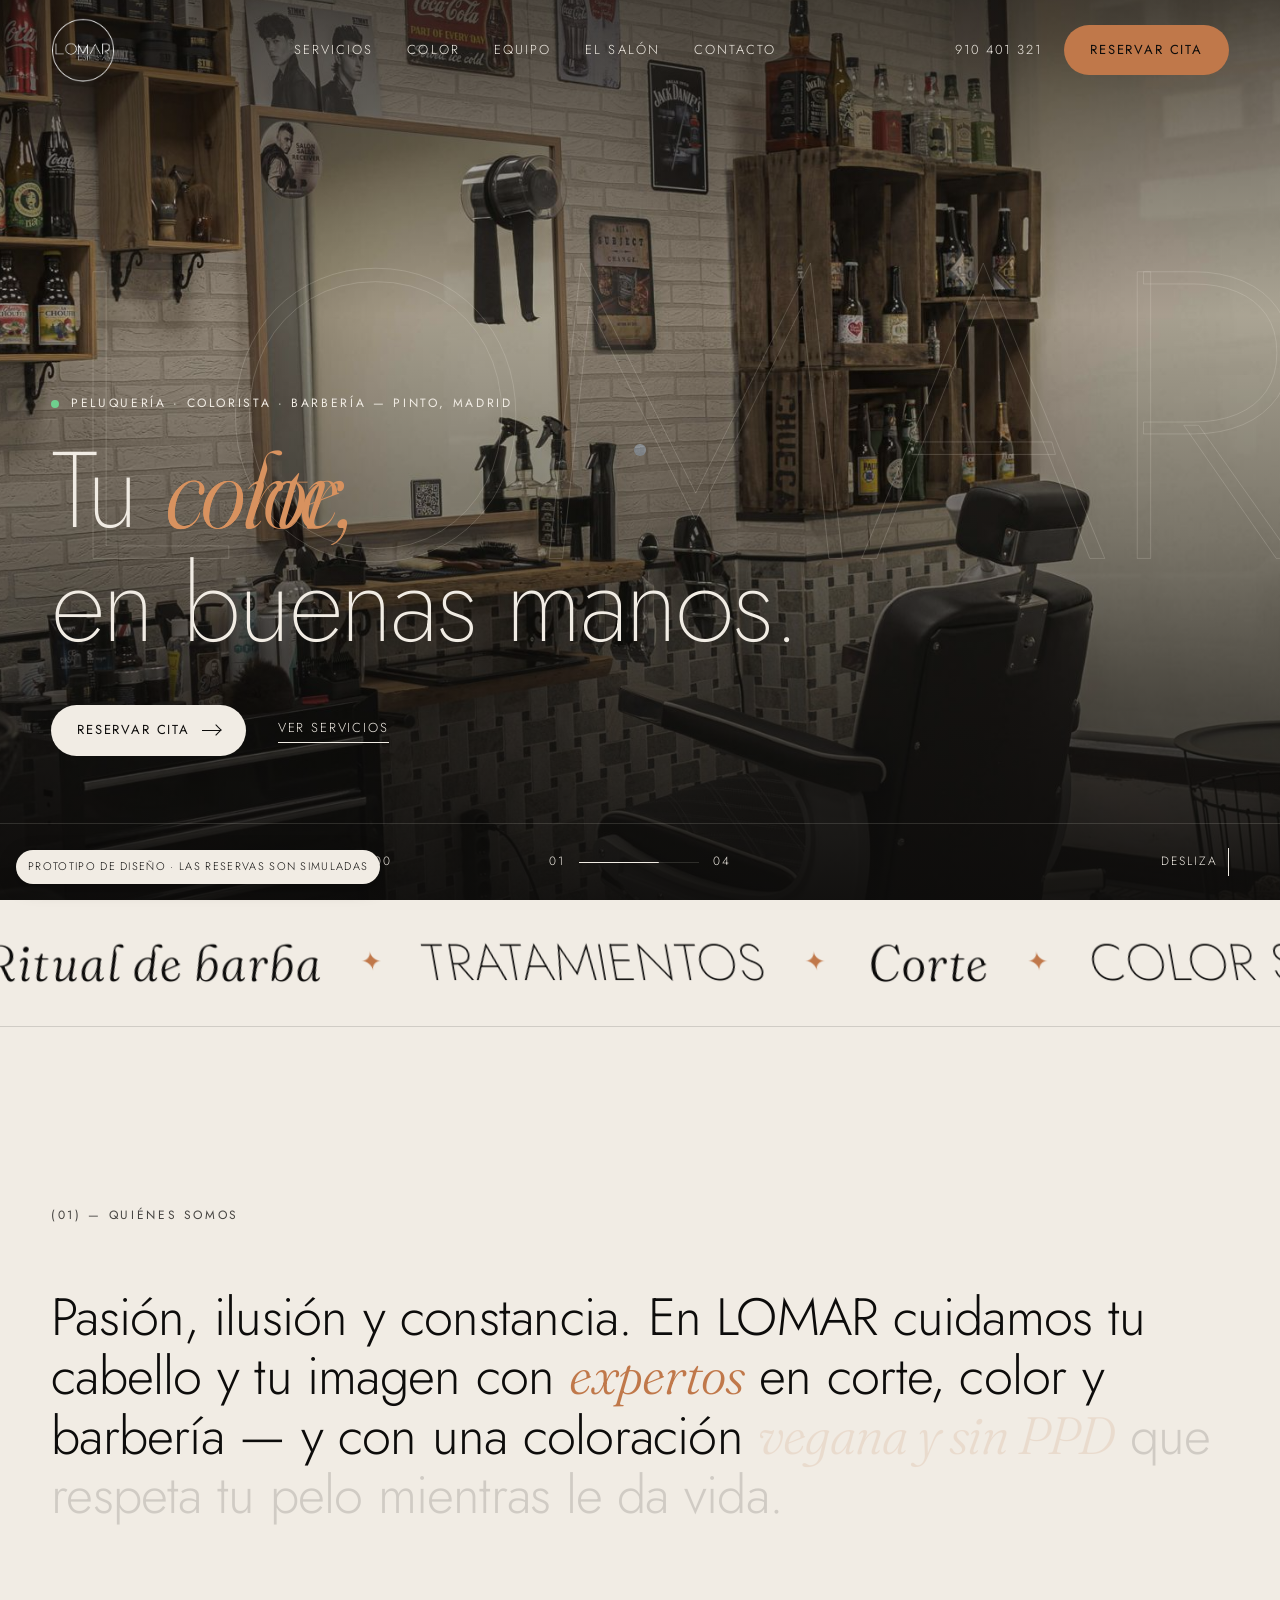
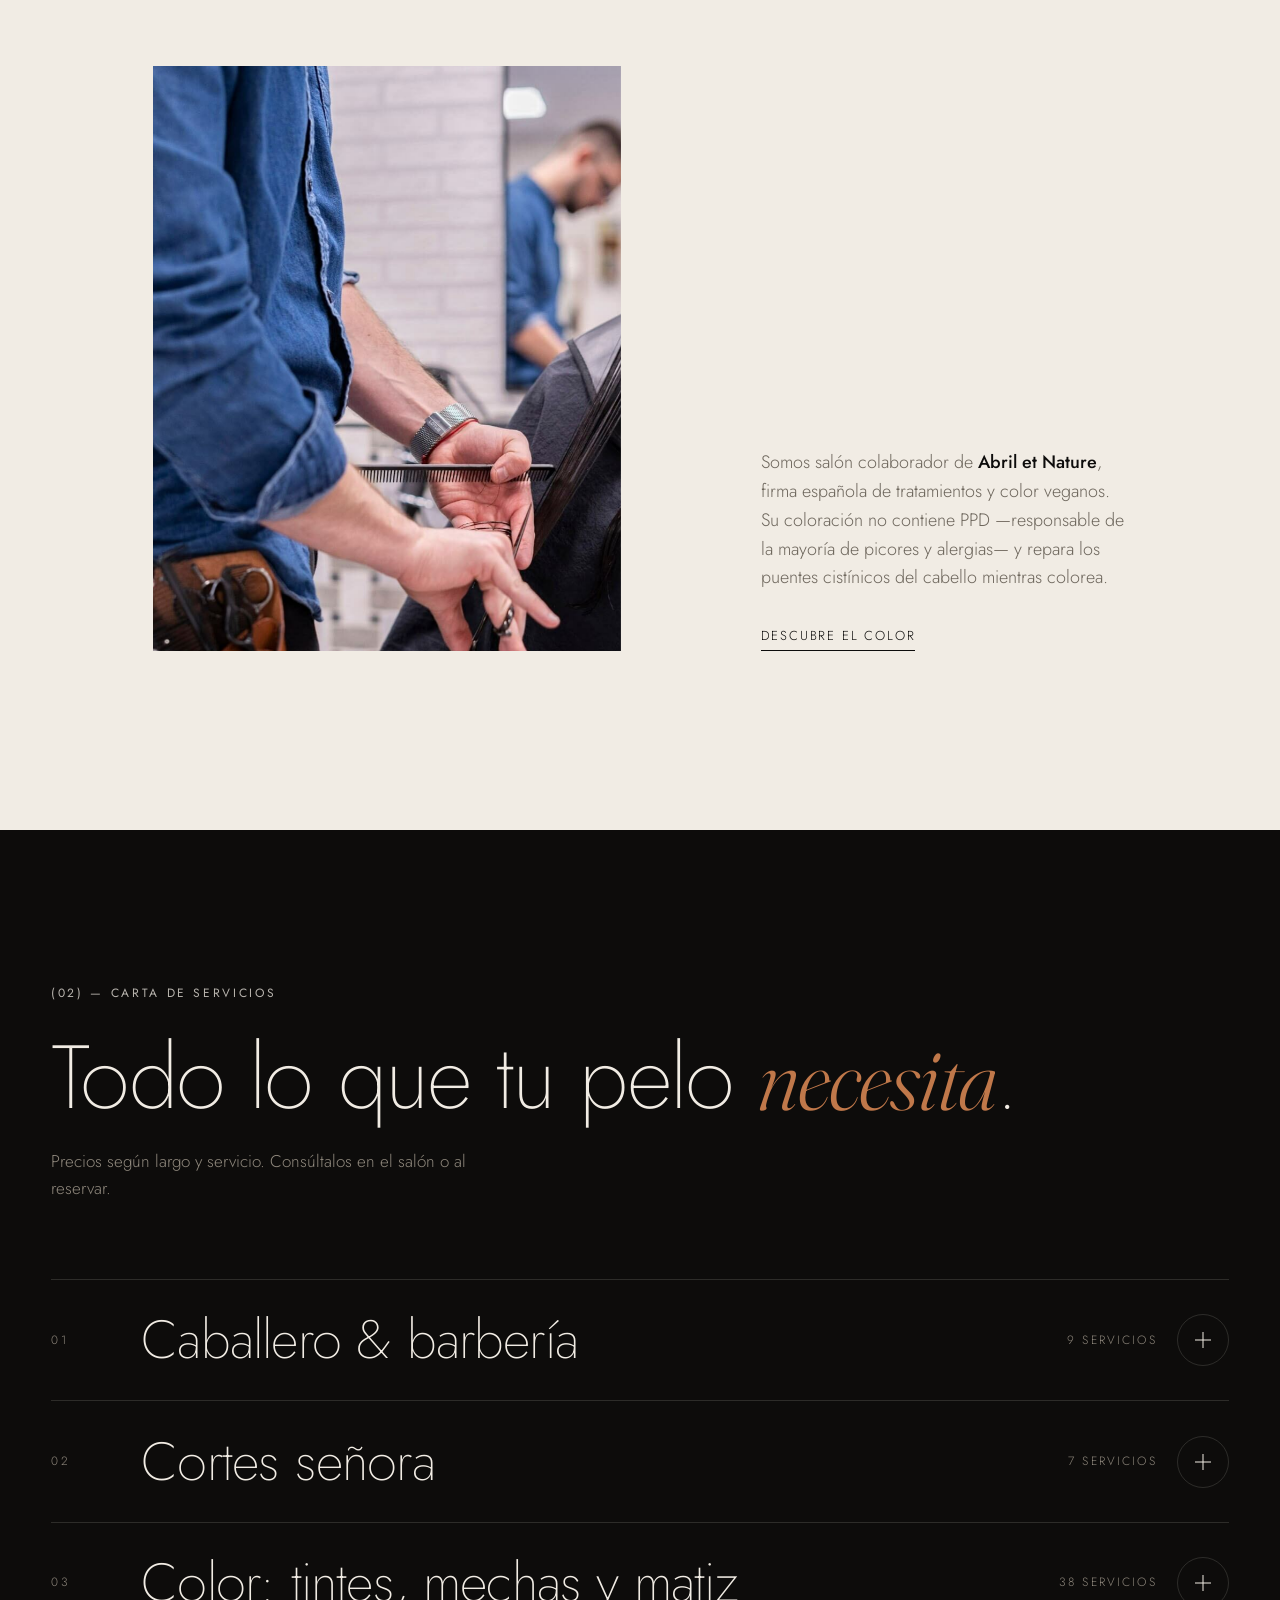
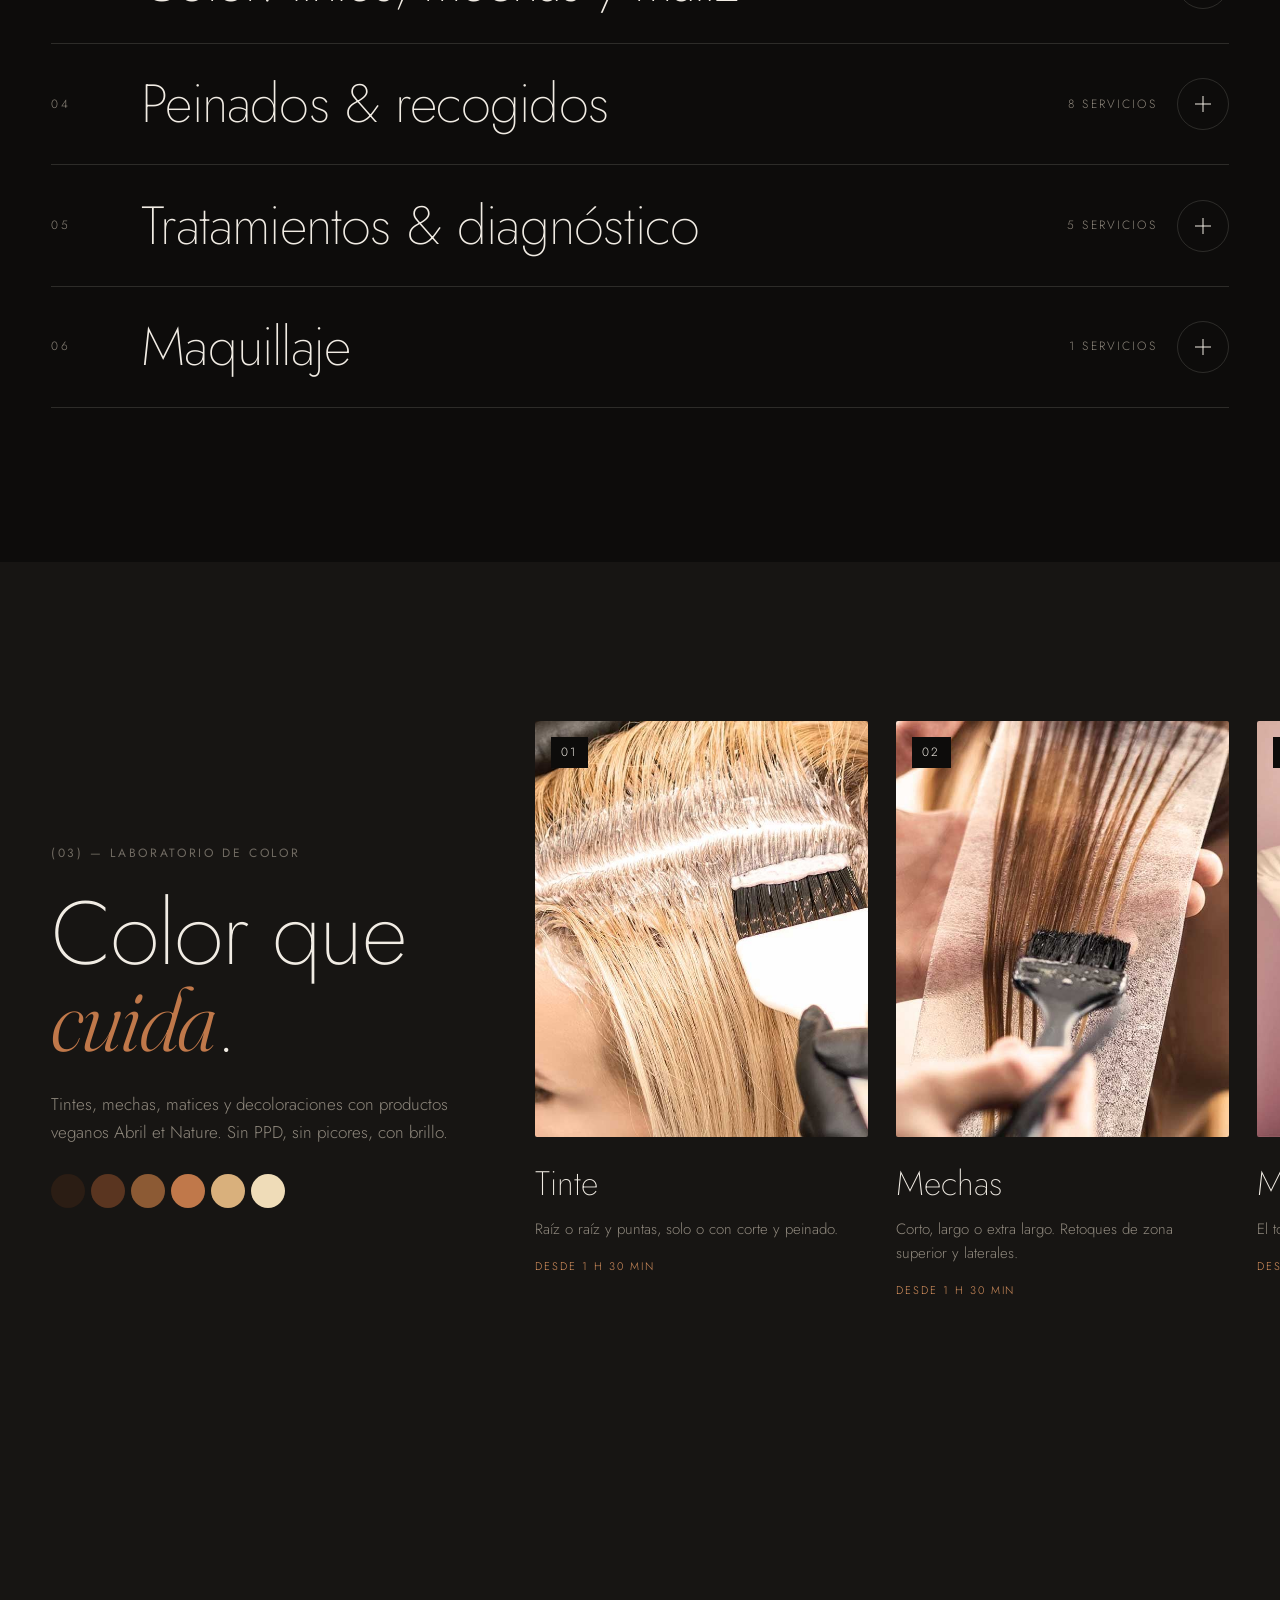
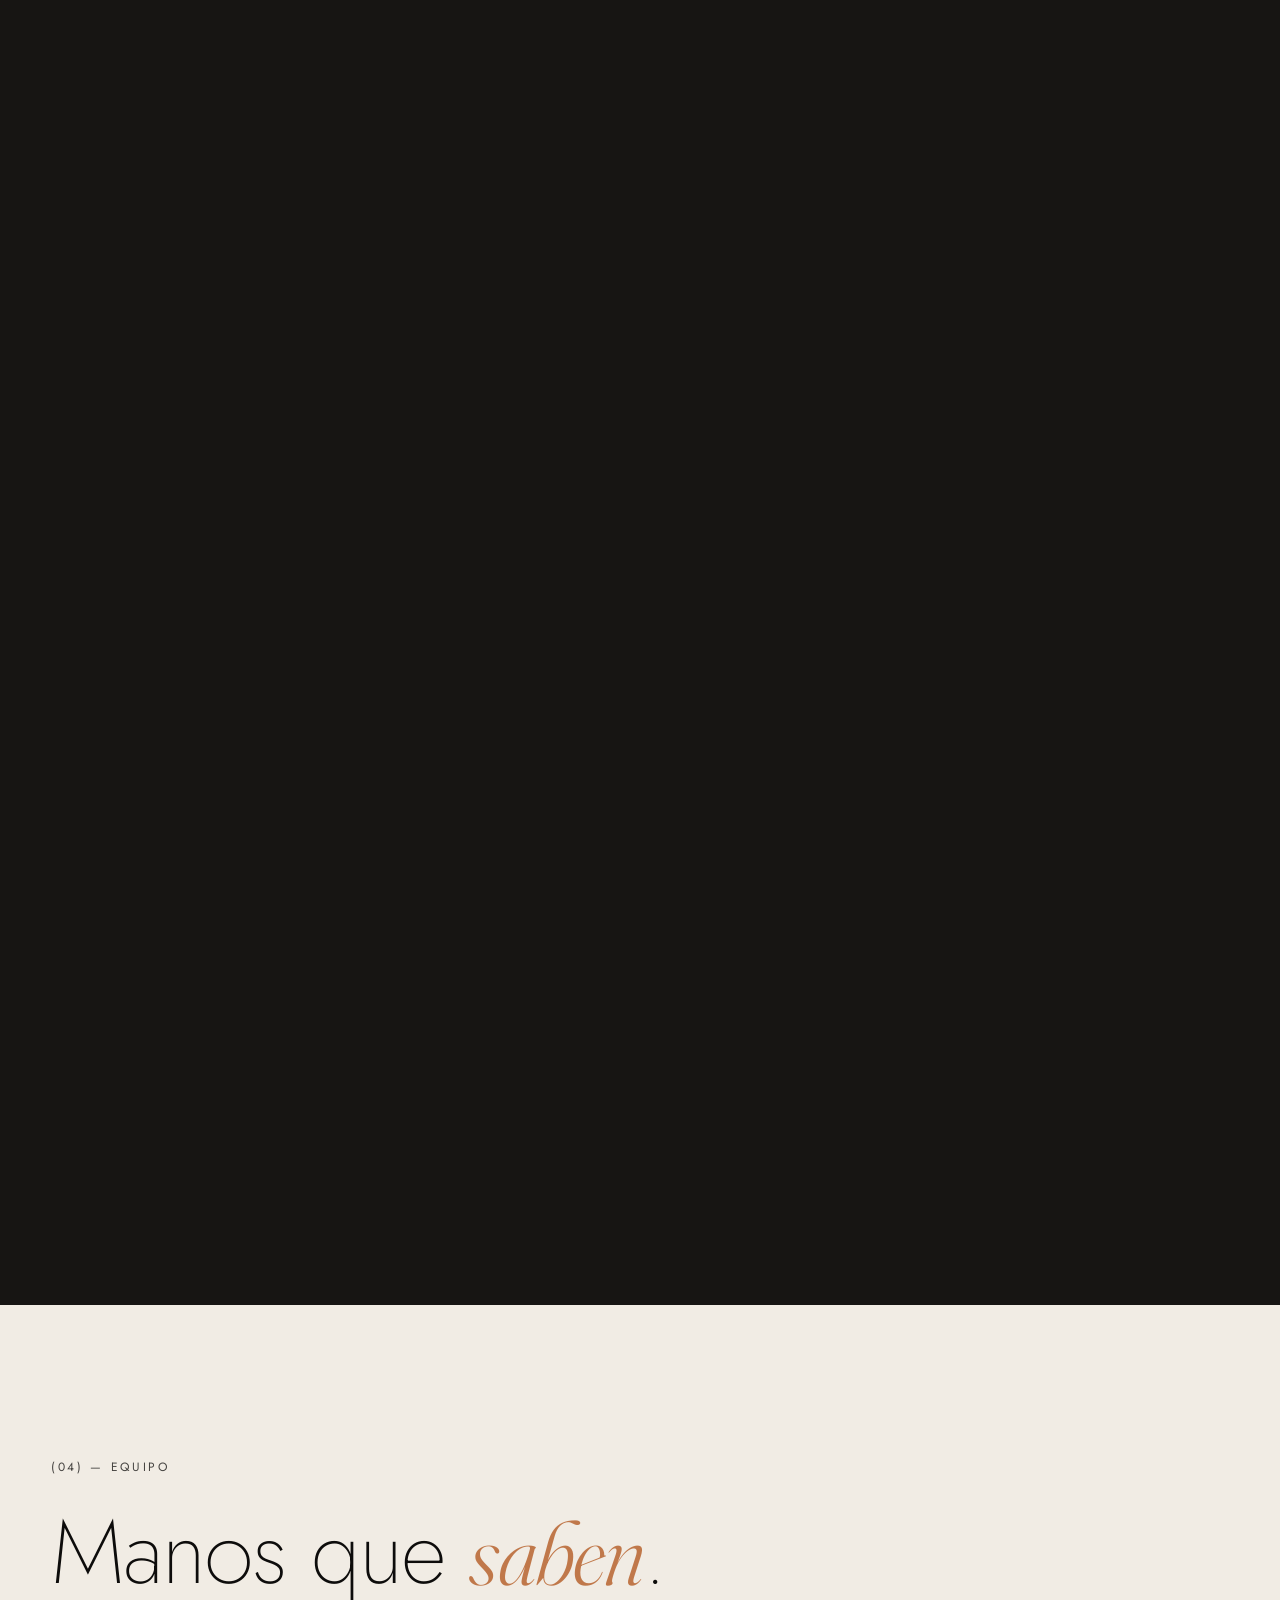
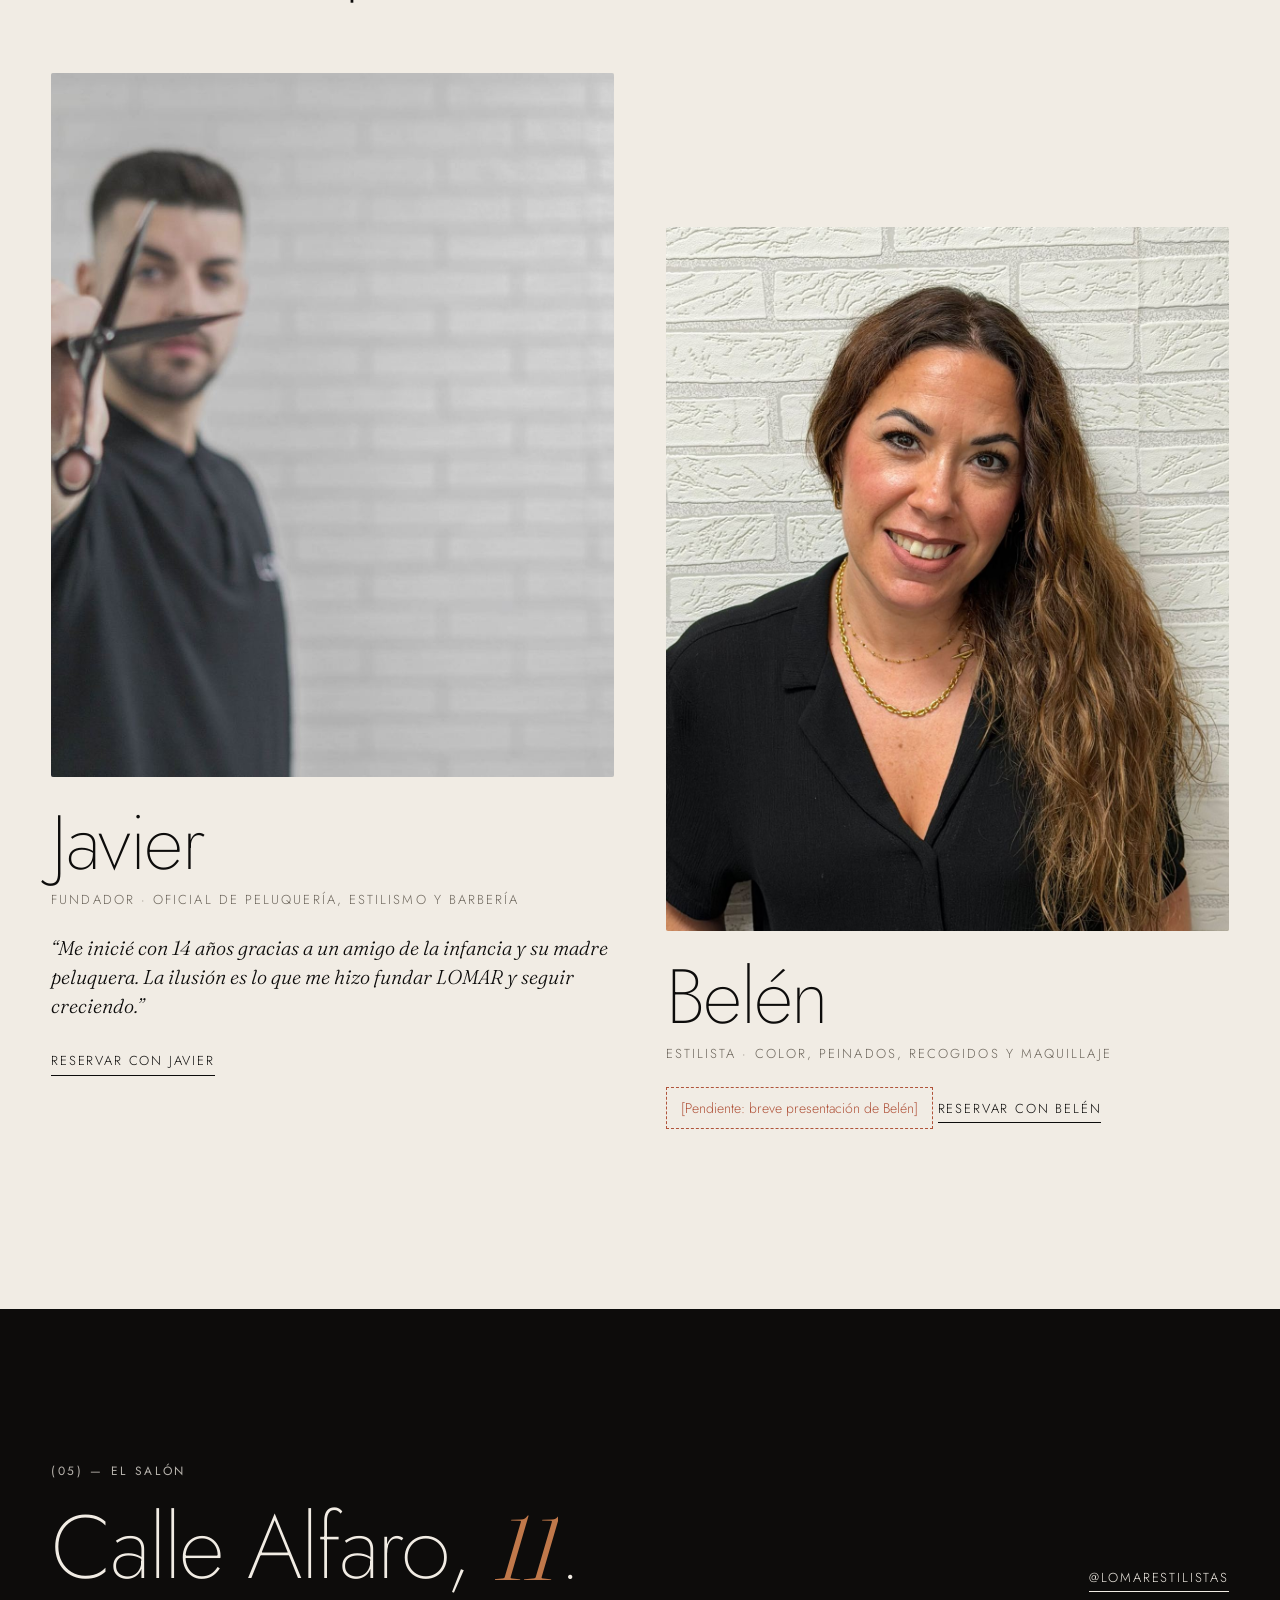
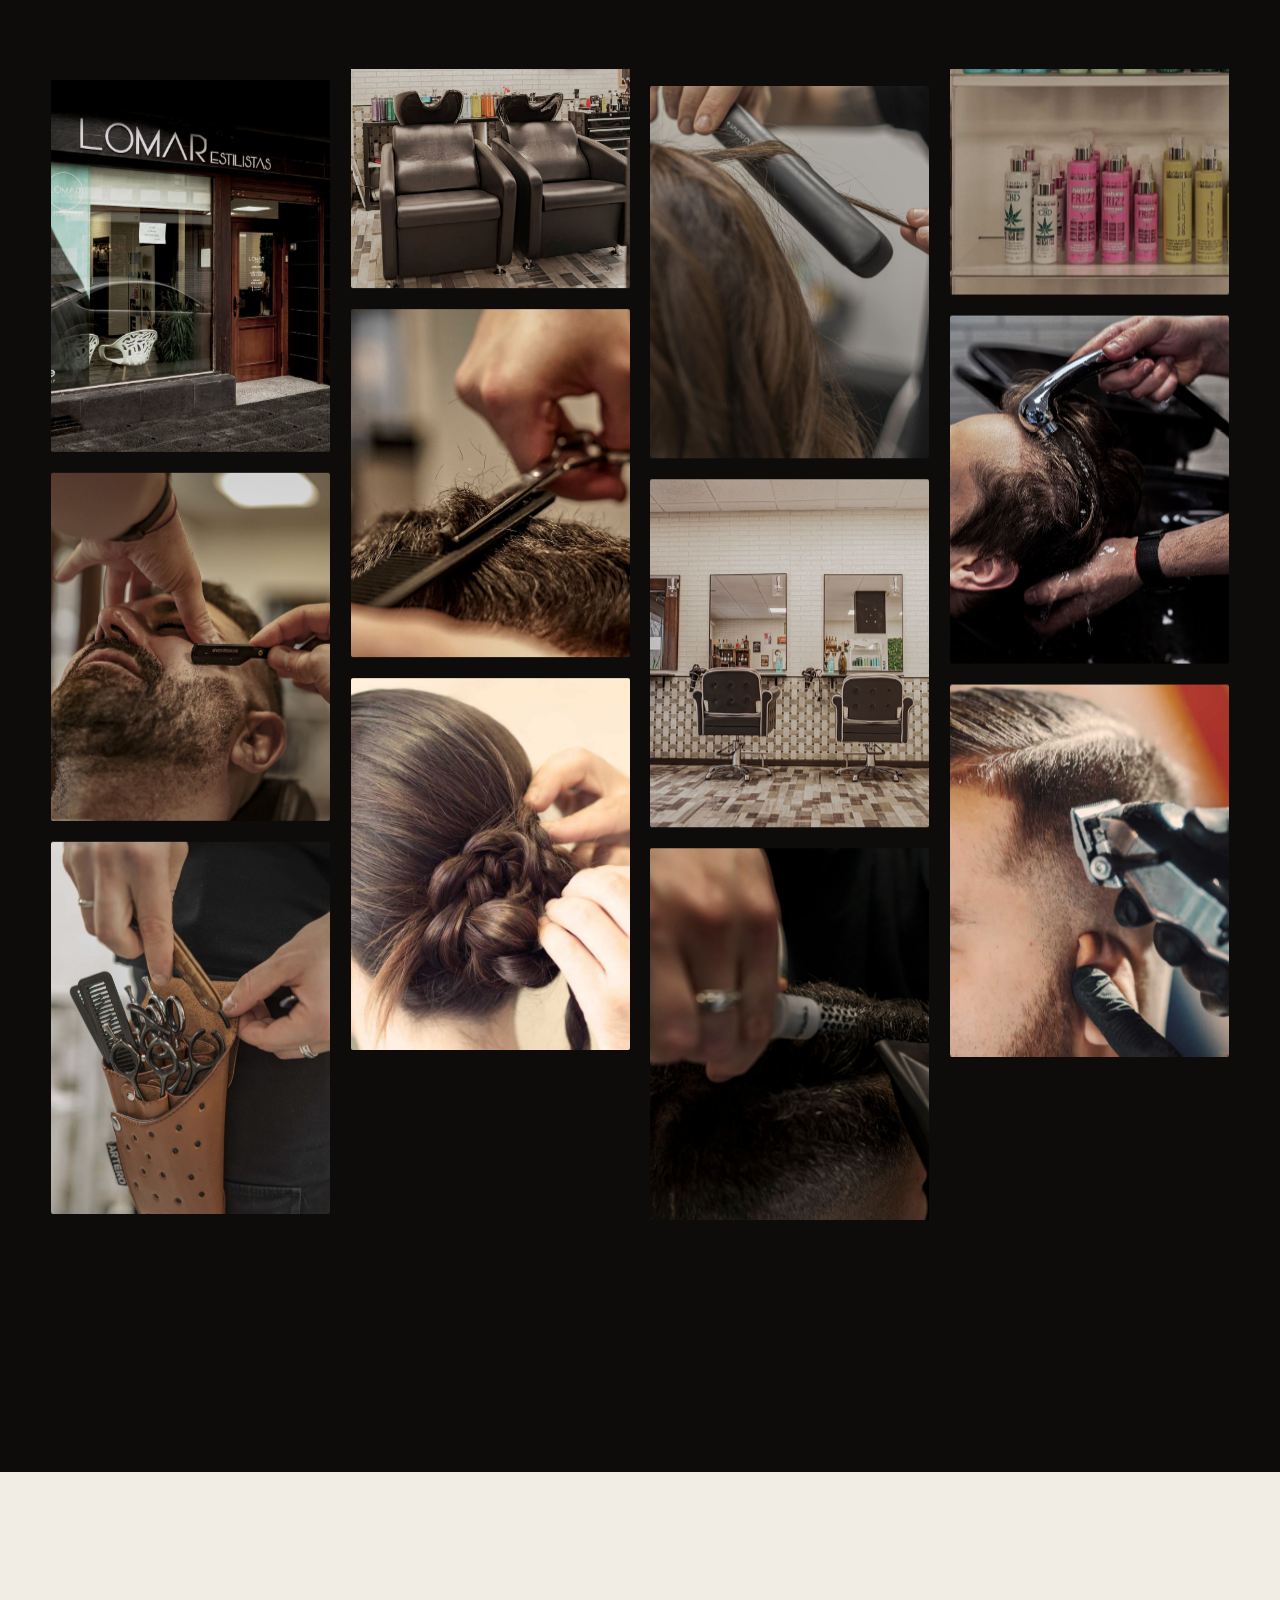
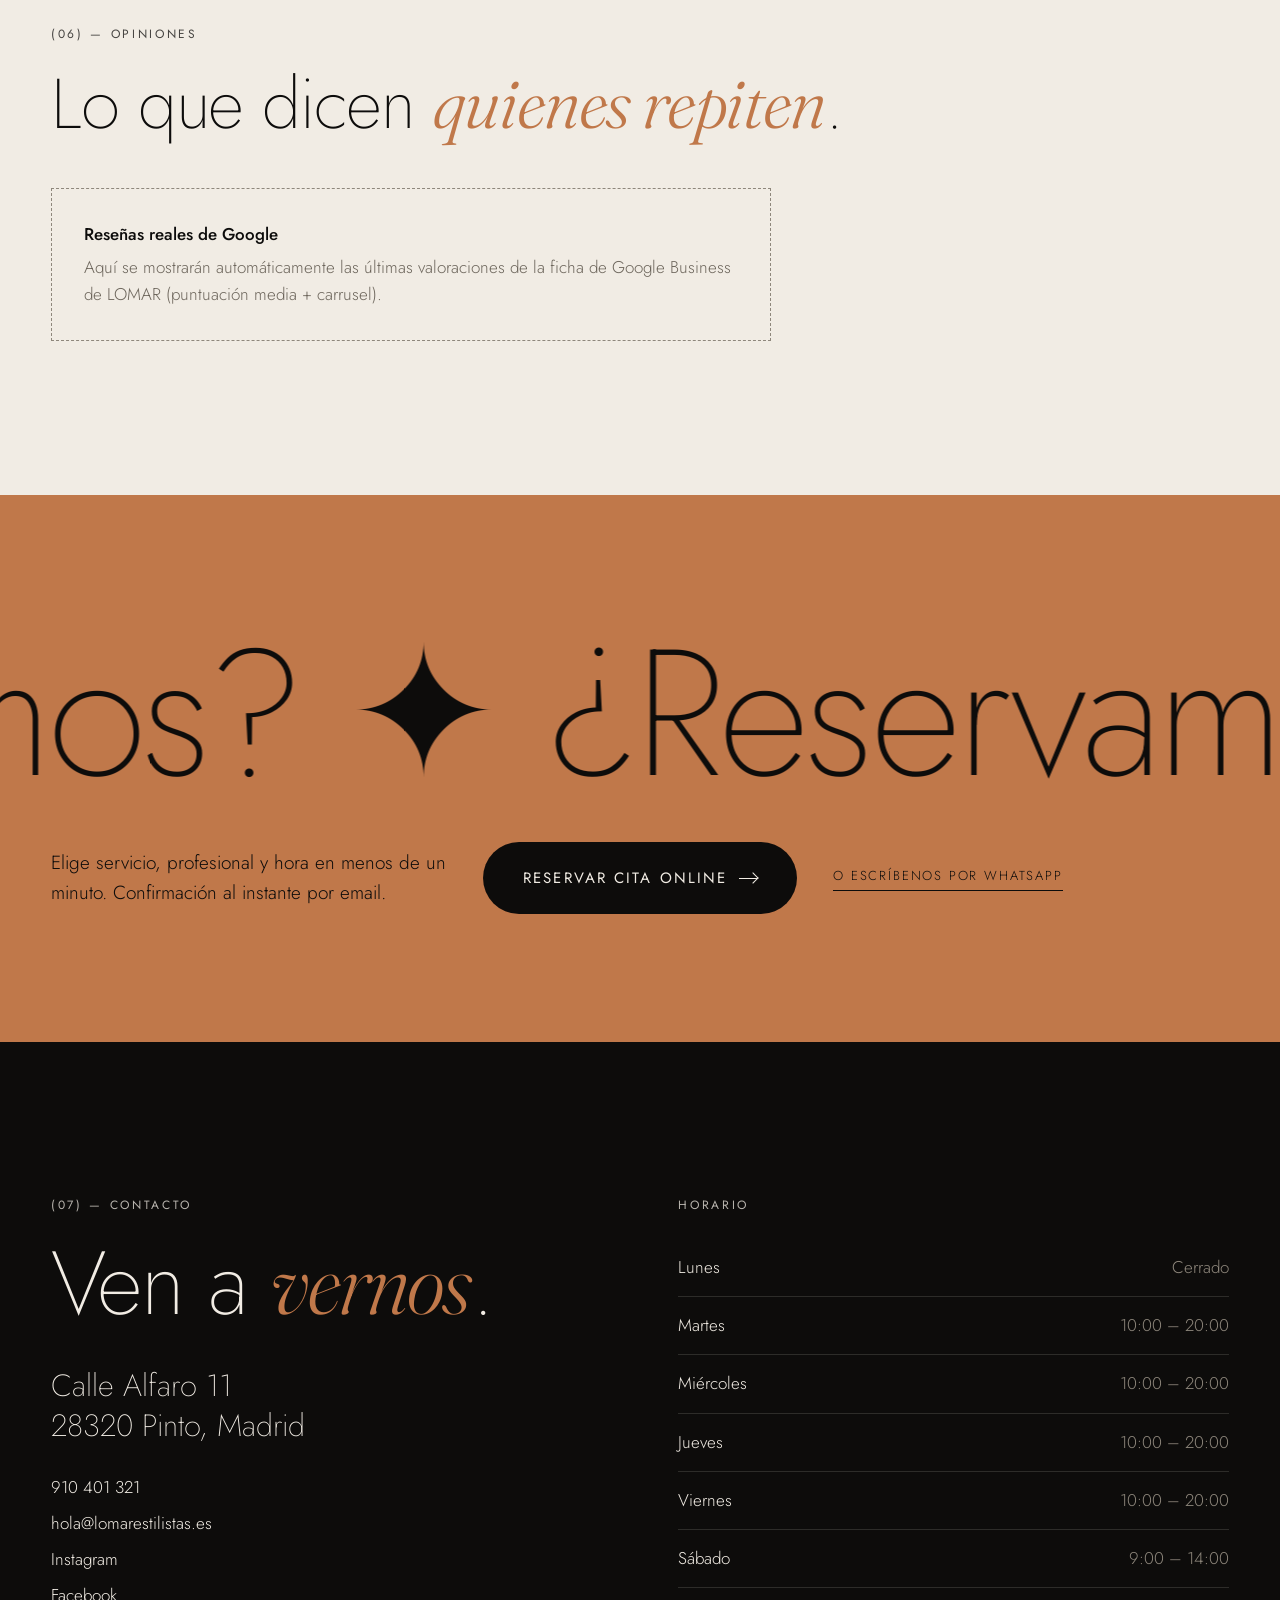
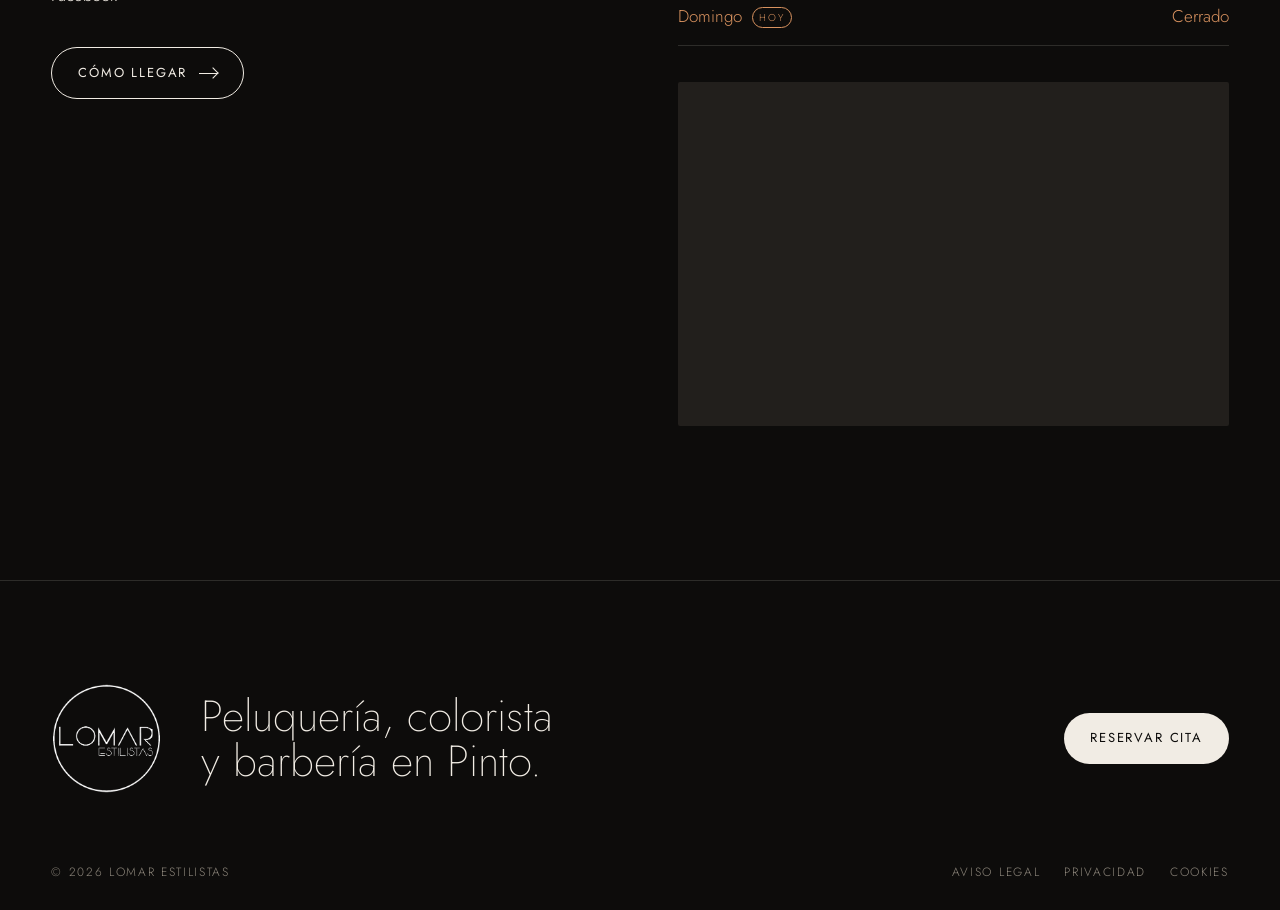
==== commit f1945052: "Publicación del prototipo en GitHub Pages - Portada en la raíz que redirige al prototipo - Aviso vis" ====
--- a/prototipo/index.html
+++ b/prototipo/index.html
@@ -6,6 +6,7 @@
 <title>LOMAR Estilistas · Peluquería, color y barbería en Pinto</title>
 <meta name="description" content="Peluquería, colorista y barbería en Pinto (Madrid). Cortes, tintes y mechas sin PPD, recogidos, tratamientos Abril et Nature y rituales de barba. Reserva tu cita online.">
 <meta name="theme-color" content="#0d0c0b">
+<meta name="robots" content="noindex,nofollow">
 <link rel="preconnect" href="https://fonts.googleapis.com">
 <link rel="preconnect" href="https://fonts.gstatic.com" crossorigin>
 <link href="https://fonts.googleapis.com/css2?family=Fraunces:ital,opsz,wght@0,9..144,300..500;1,9..144,300..500&family=Jost:wght@200;300;400;500&display=swap" rel="stylesheet">
@@ -18,6 +19,9 @@
   <div class="loader__word"><span>L</span><span>O</span><span>M</span><span>A</span><span>R</span></div>
   <div class="loader__count"><span class="js-count">0</span>%</div>
 </div>
+
+<!-- Aviso de prototipo -->
+<div class="proto-badge" role="note">Prototipo de diseño · las reservas son simuladas</div>
 
 <!-- Cursor -->
 <div class="cursor" aria-hidden="true"><span class="cursor__label"></span></div>
--- a/prototipo/assets/css/main.css
+++ b/prototipo/assets/css/main.css
@@ -416,3 +416,7 @@
 @media (prefers-reduced-motion:reduce){
   *,*::before,*::after{animation-duration:.01ms!important;animation-iteration-count:1!important;transition-duration:.01ms!important;scroll-behavior:auto!important}
 }
+
+/* ---------- Aviso de prototipo (quitar en producción) ---------- */
+.proto-badge{position:fixed;left:16px;bottom:16px;z-index:95;background:var(--bone);color:var(--ink);font-size:11px;letter-spacing:.12em;text-transform:uppercase;padding:8px 12px;border-radius:99px;box-shadow:0 4px 18px rgba(0,0,0,.25);pointer-events:none}
+@media (max-width:820px){.proto-badge{left:50%;transform:translateX(-50%);bottom:10px;white-space:nowrap;font-size:10px}}
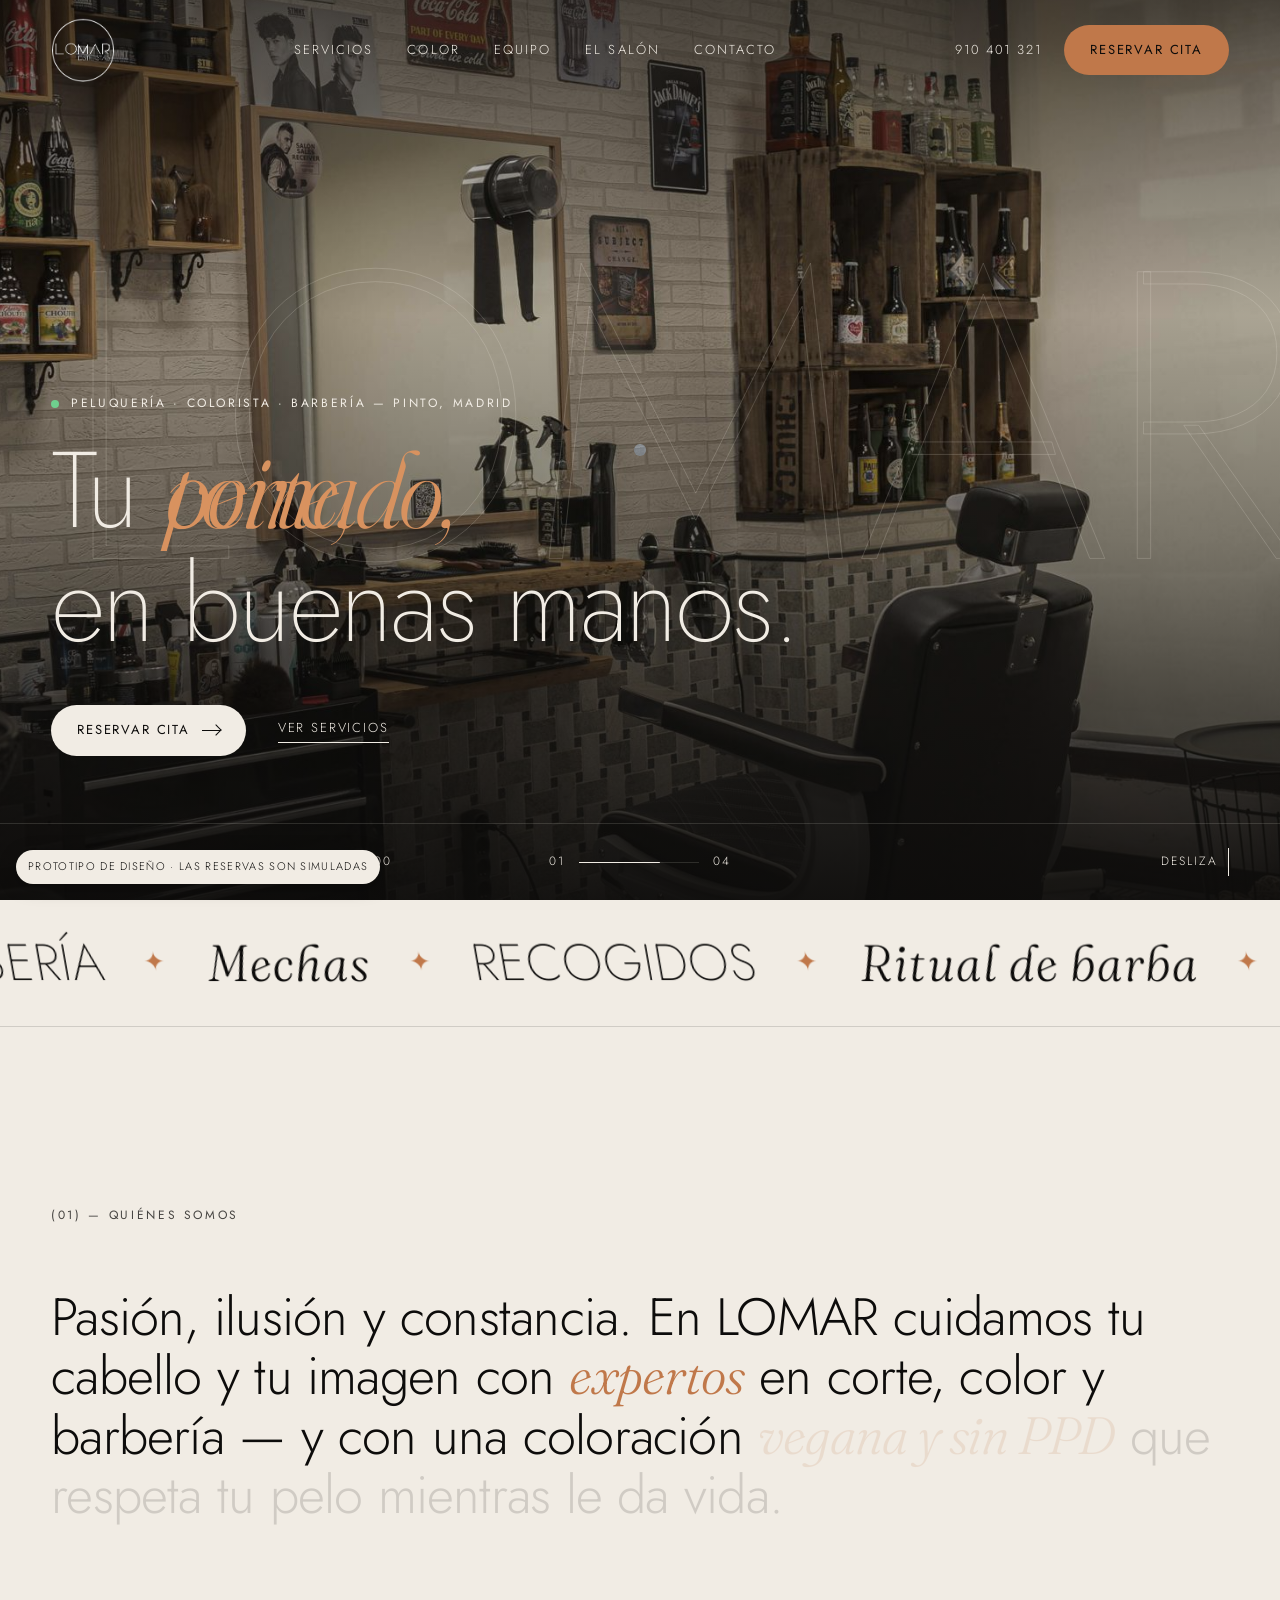
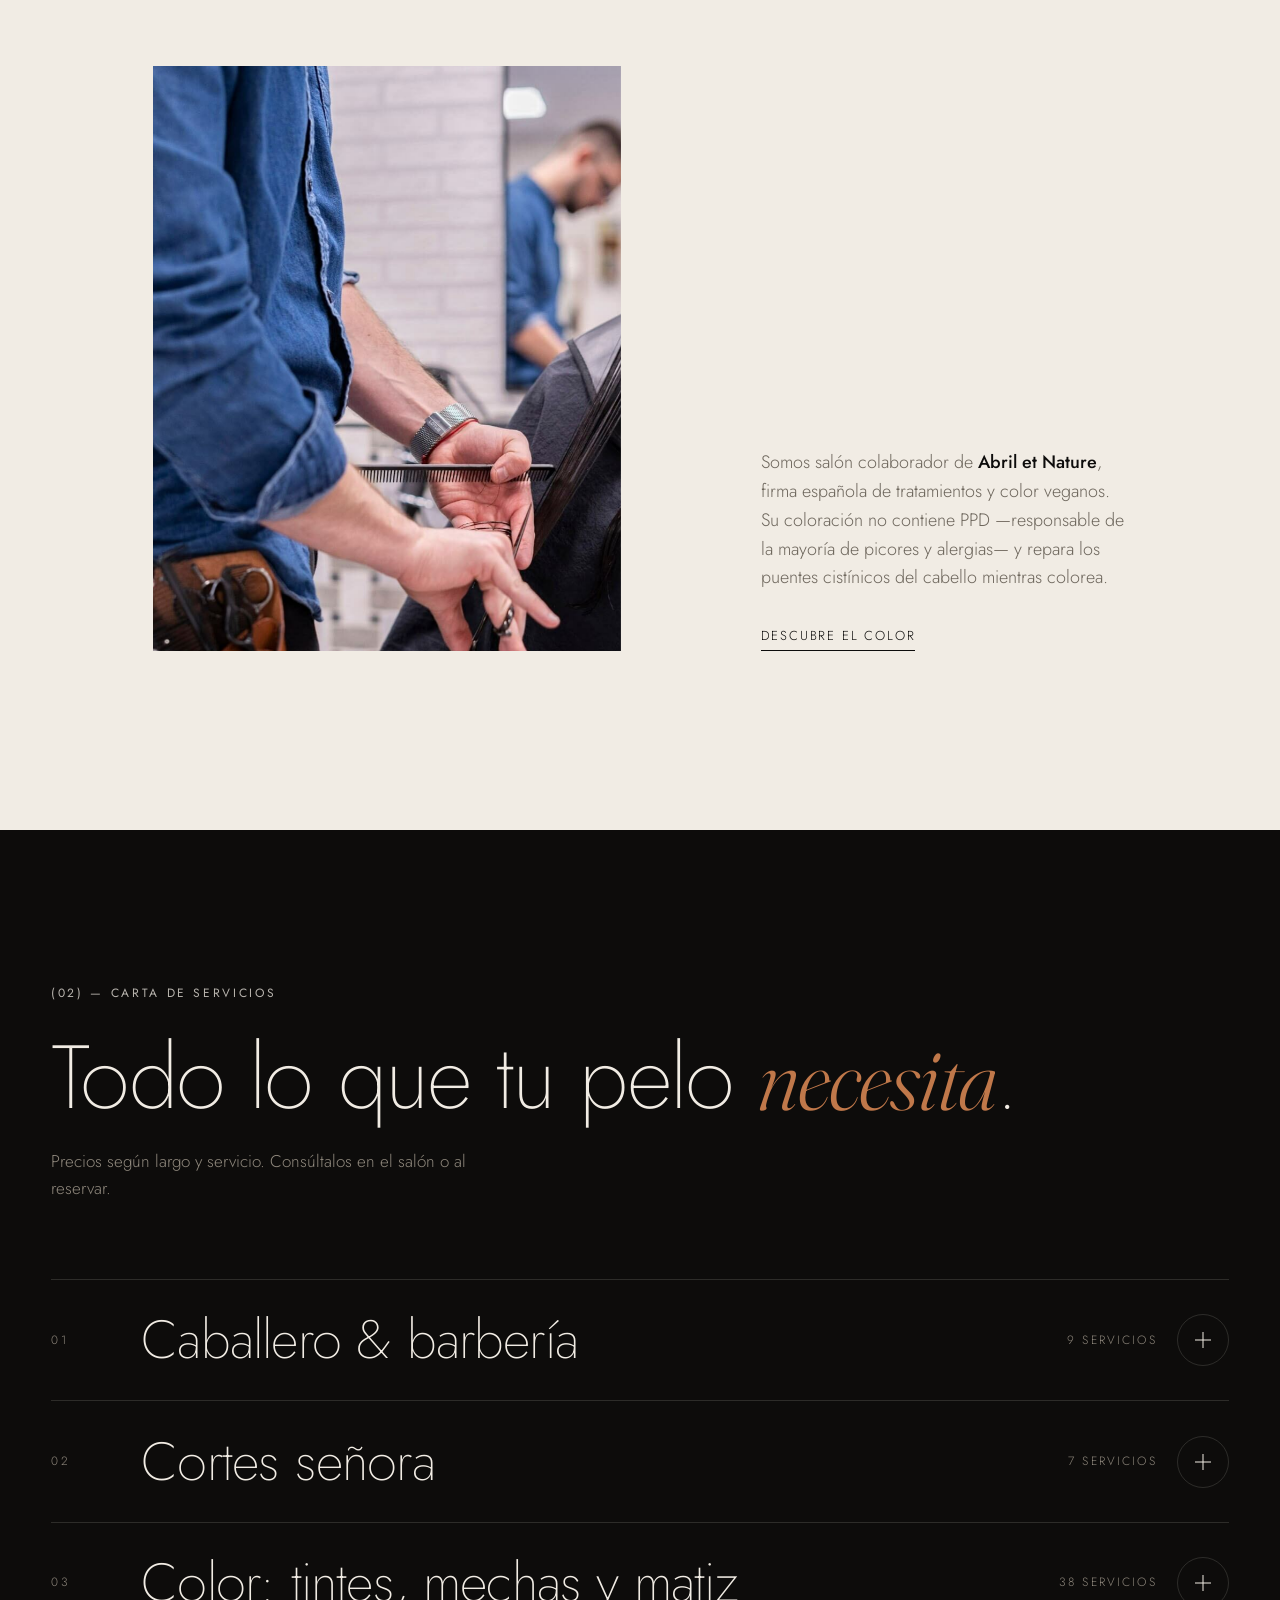
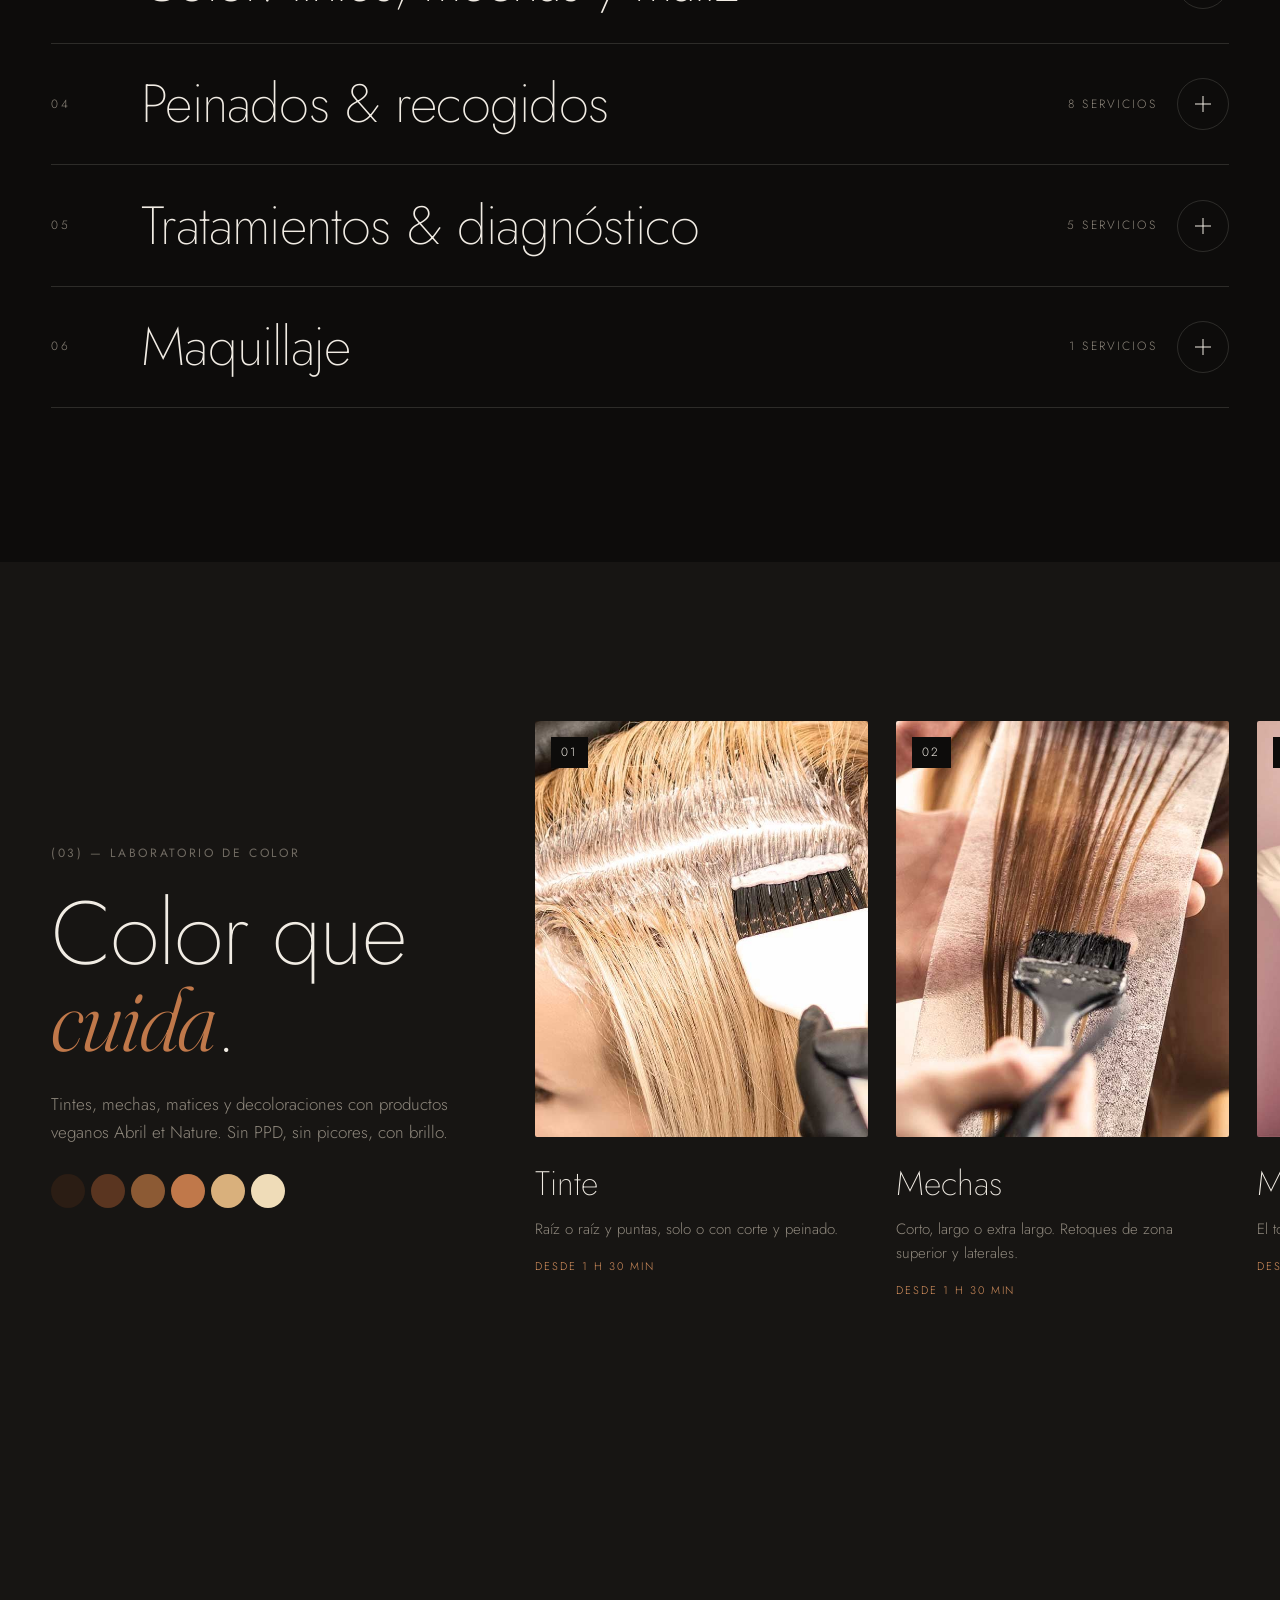
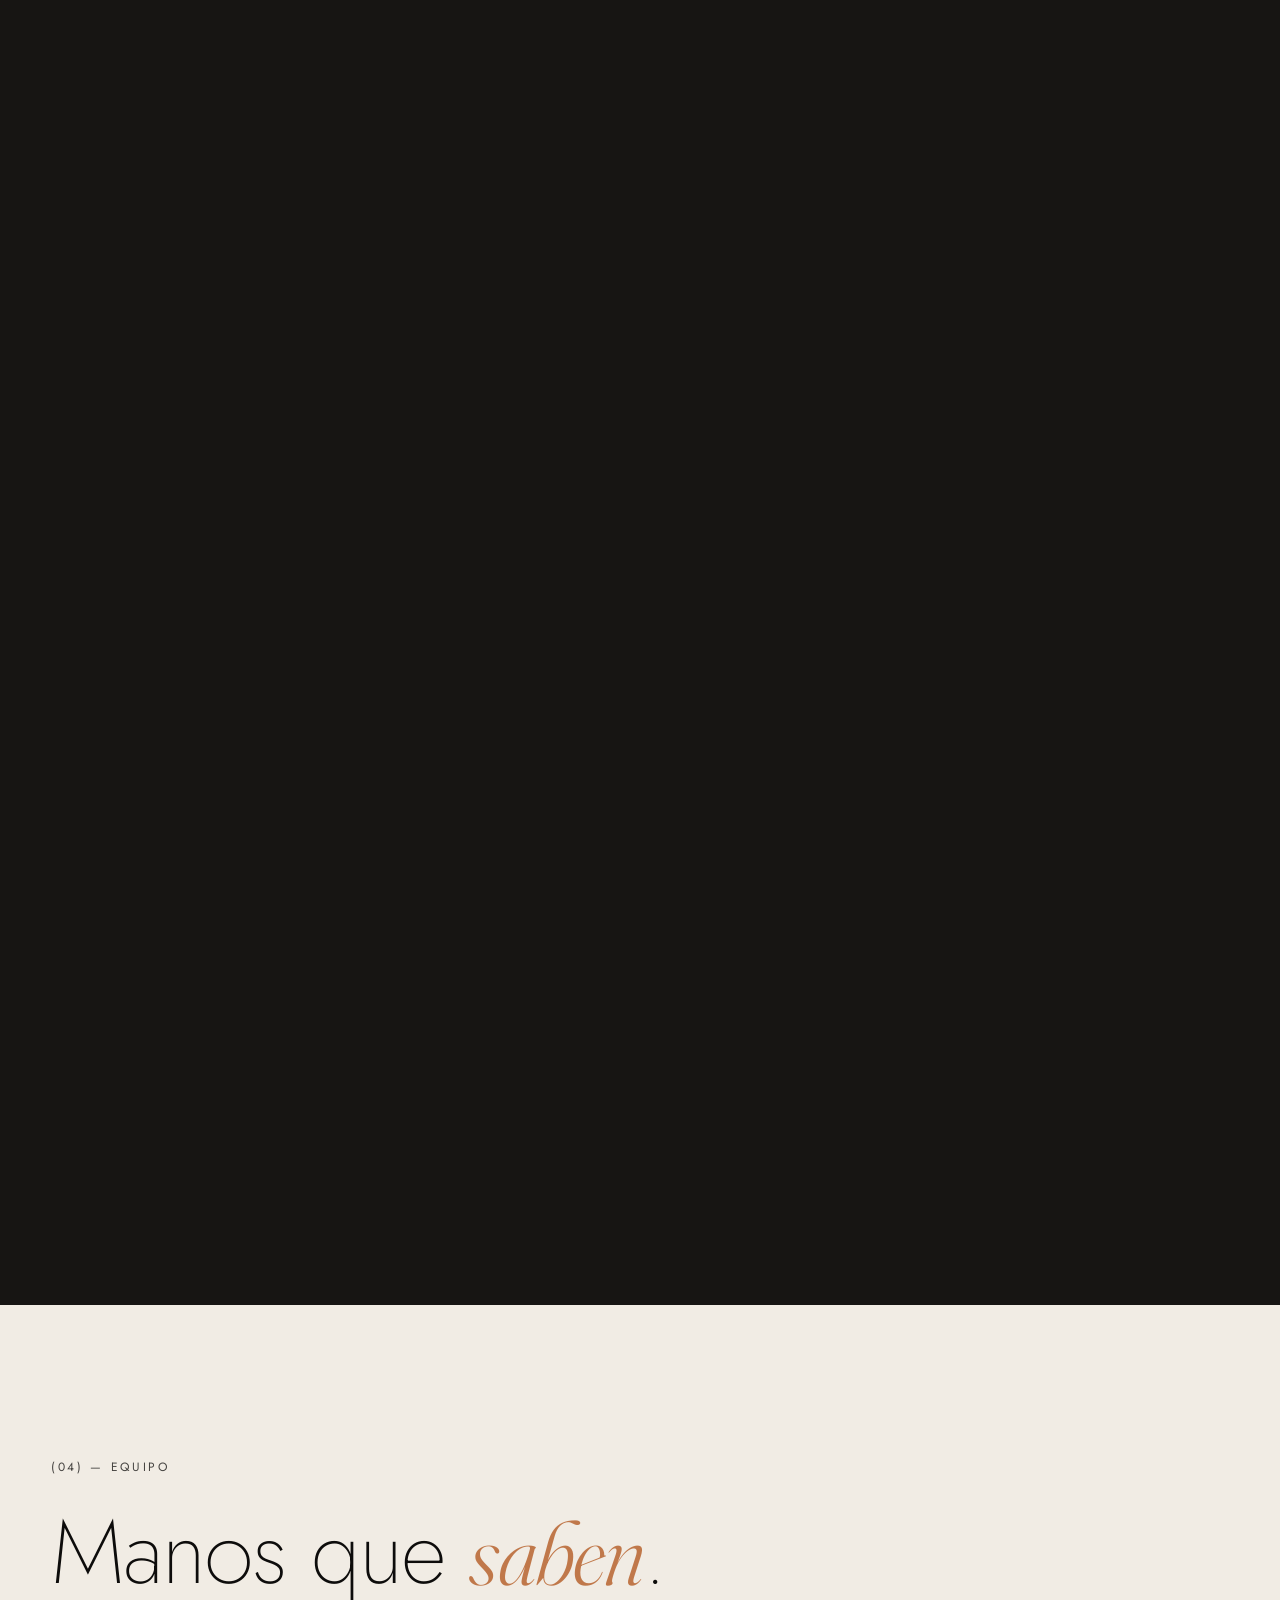
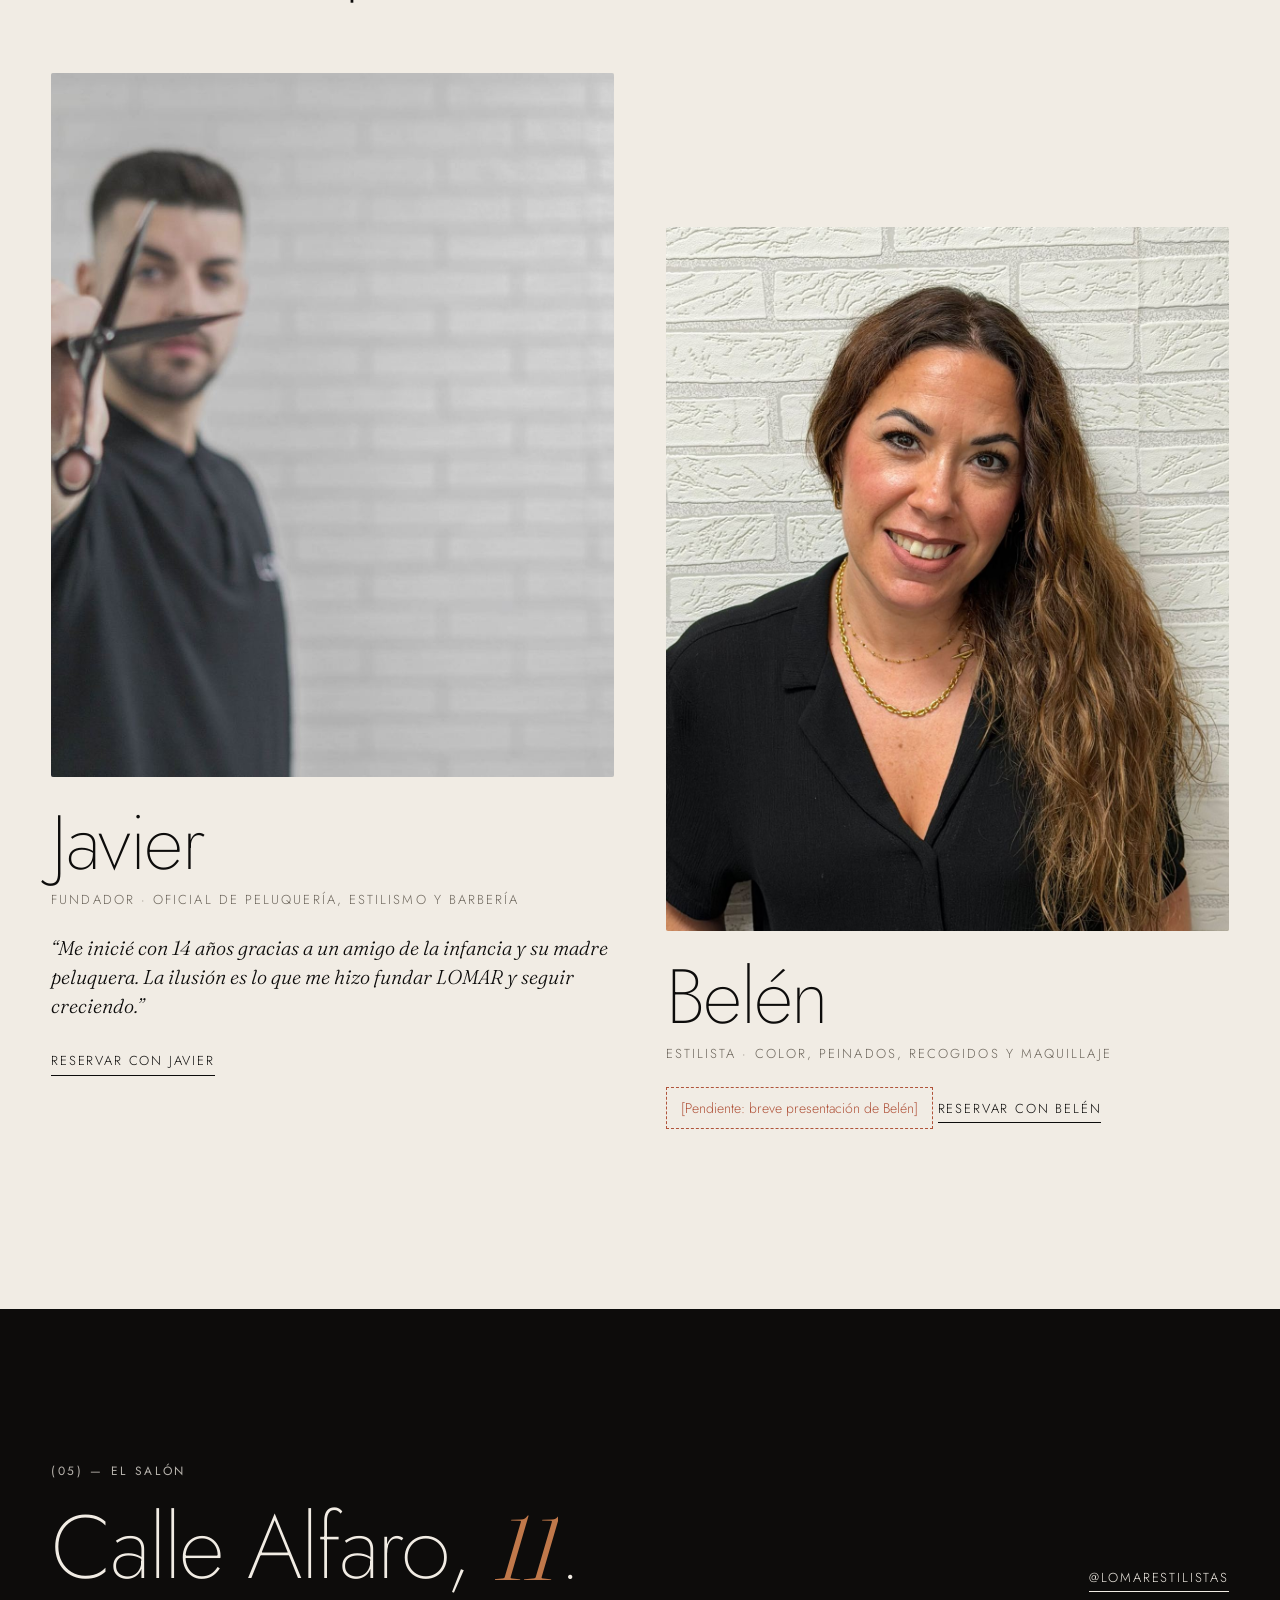
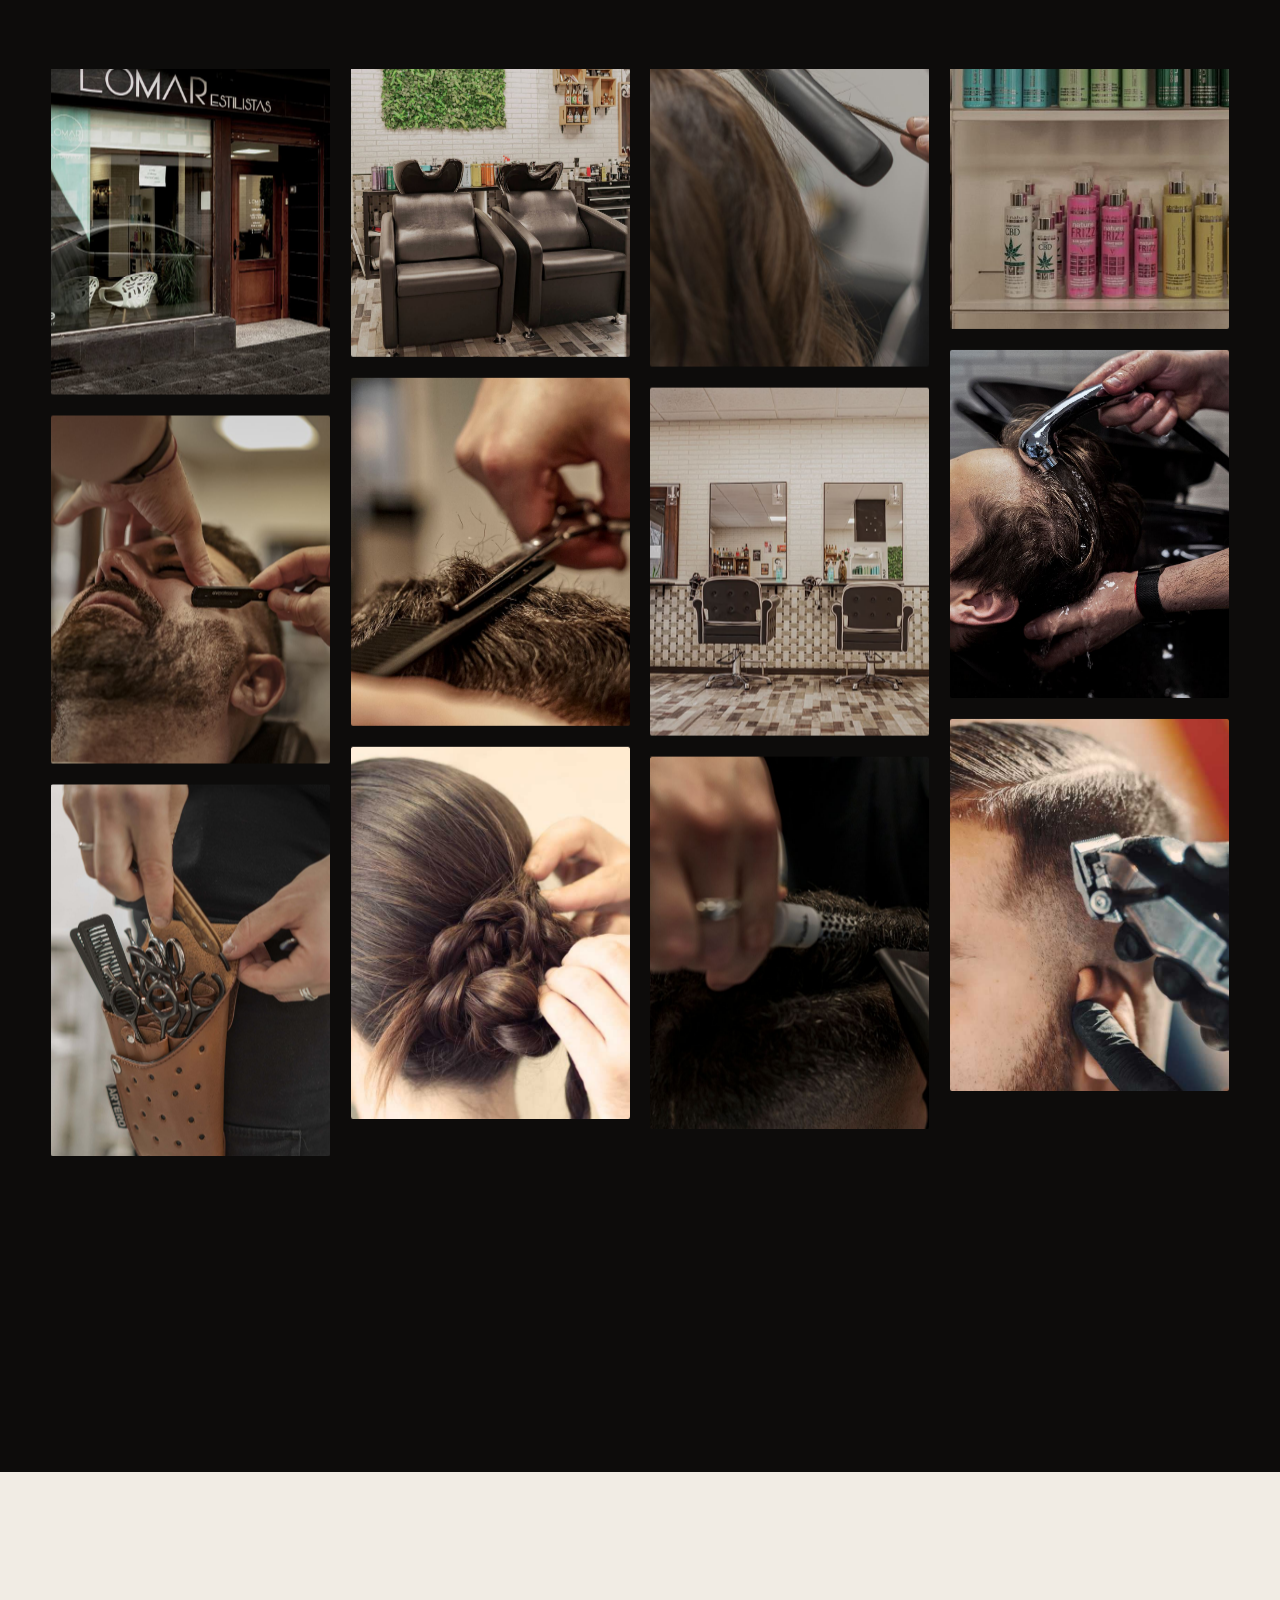
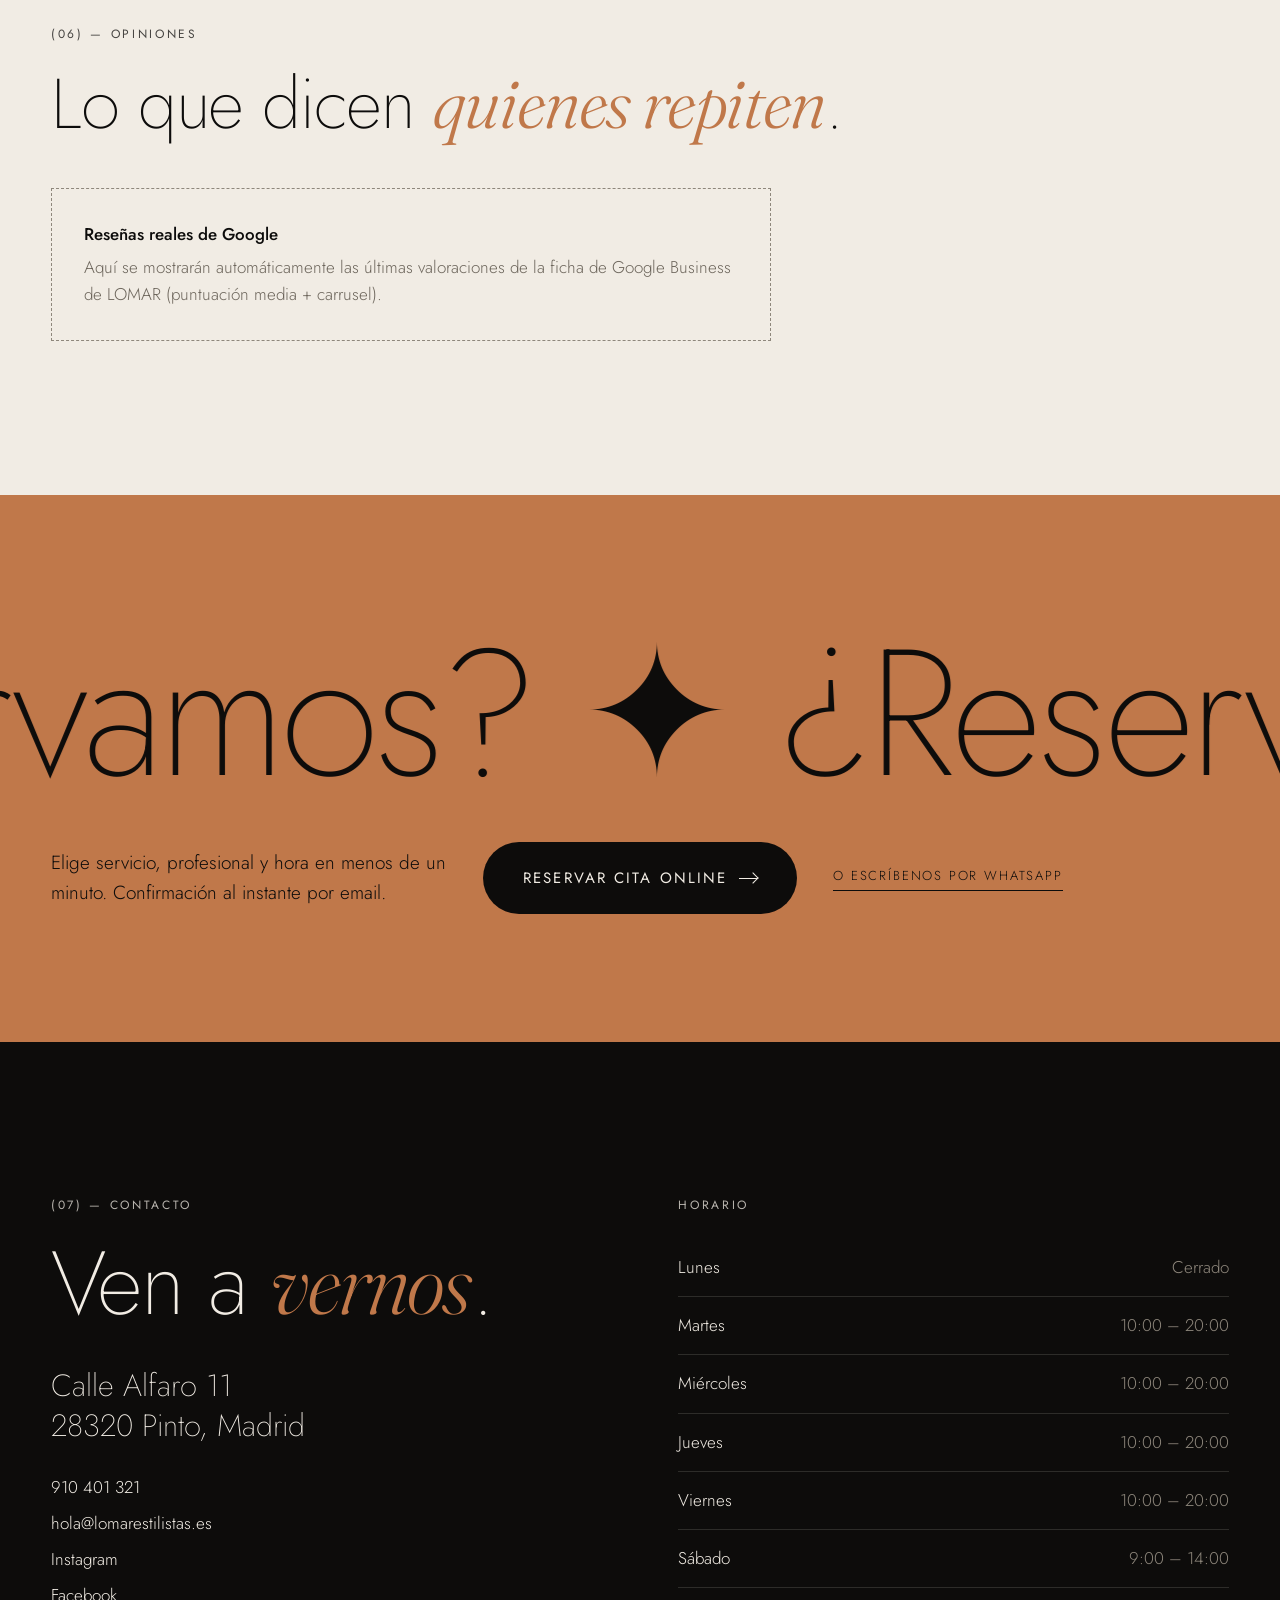
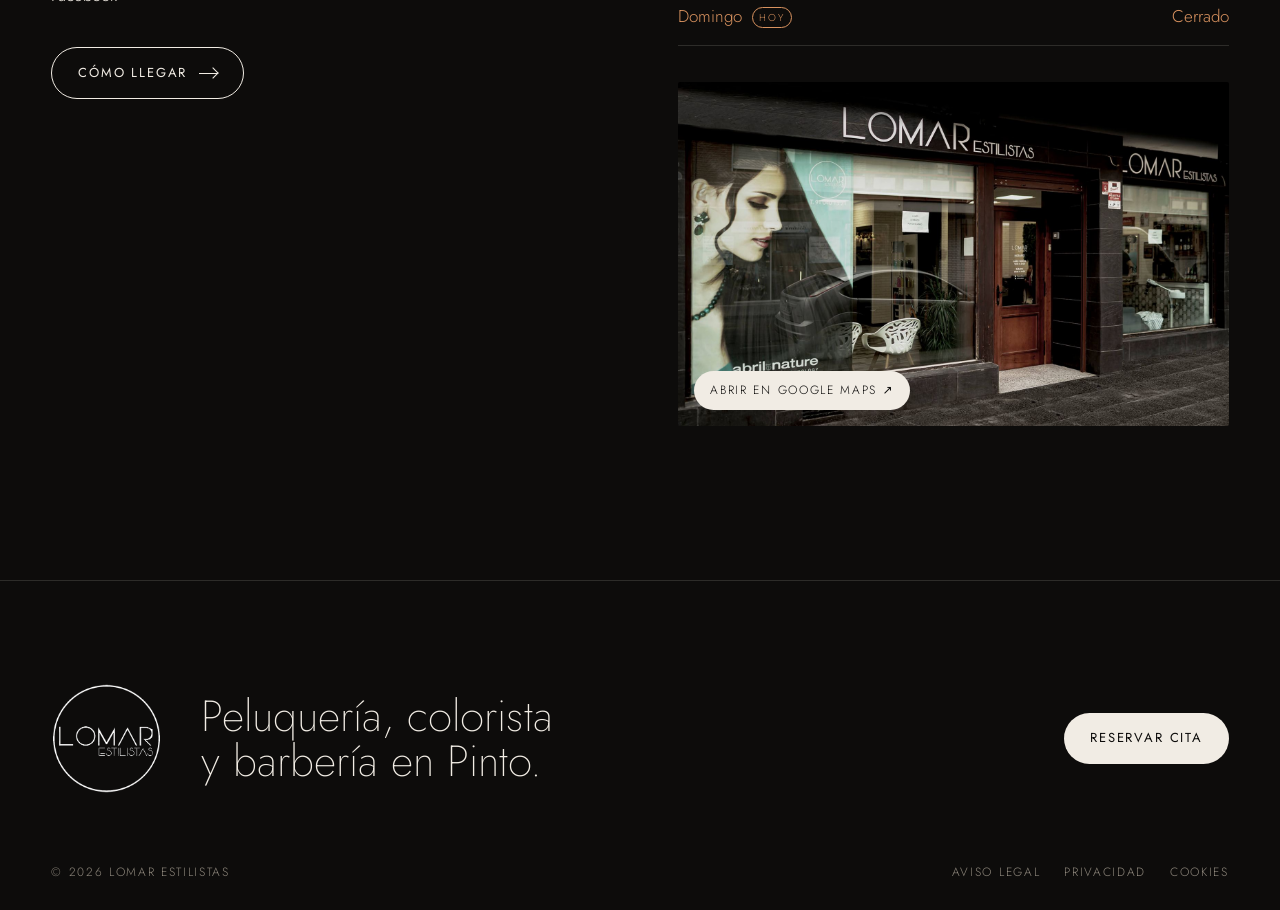
==== commit 56aad312: "Contacto: tarjeta enlazada a Google Maps en lugar del mapa incrustado Co-Authored-By: Claude Opus 5." ====
--- a/prototipo/index.html
+++ b/prototipo/index.html
@@ -274,9 +274,10 @@
         <tr data-d="6"><th>Sábado</th><td>9:00 – 14:00</td></tr>
         <tr data-d="0"><th>Domingo</th><td>Cerrado</td></tr>
       </table>
-      <div class="map">
-        <iframe title="Mapa: Calle Alfaro 11, Pinto" loading="lazy" src="https://www.google.com/maps?q=Calle+Alfaro+11,+28320+Pinto,+Madrid&output=embed"></iframe>
-      </div>
+      <a class="map" href="https://www.google.com/maps/search/?api=1&query=Calle+Alfaro+11+Pinto+Madrid" target="_blank" rel="noopener" data-cursor="Mapa" style="position:relative;display:block">
+        <img src="assets/img/fachada.jpg" alt="Fachada de LOMAR Estilistas en Calle Alfaro 11" loading="lazy" style="width:100%;height:100%;object-fit:cover">
+        <span style="position:absolute;left:16px;bottom:16px;background:var(--bone);color:var(--ink);padding:10px 16px;border-radius:99px;font-size:12px;letter-spacing:.14em;text-transform:uppercase">Abrir en Google Maps ↗</span>
+      </a>
     </div>
   </div>
 </section>
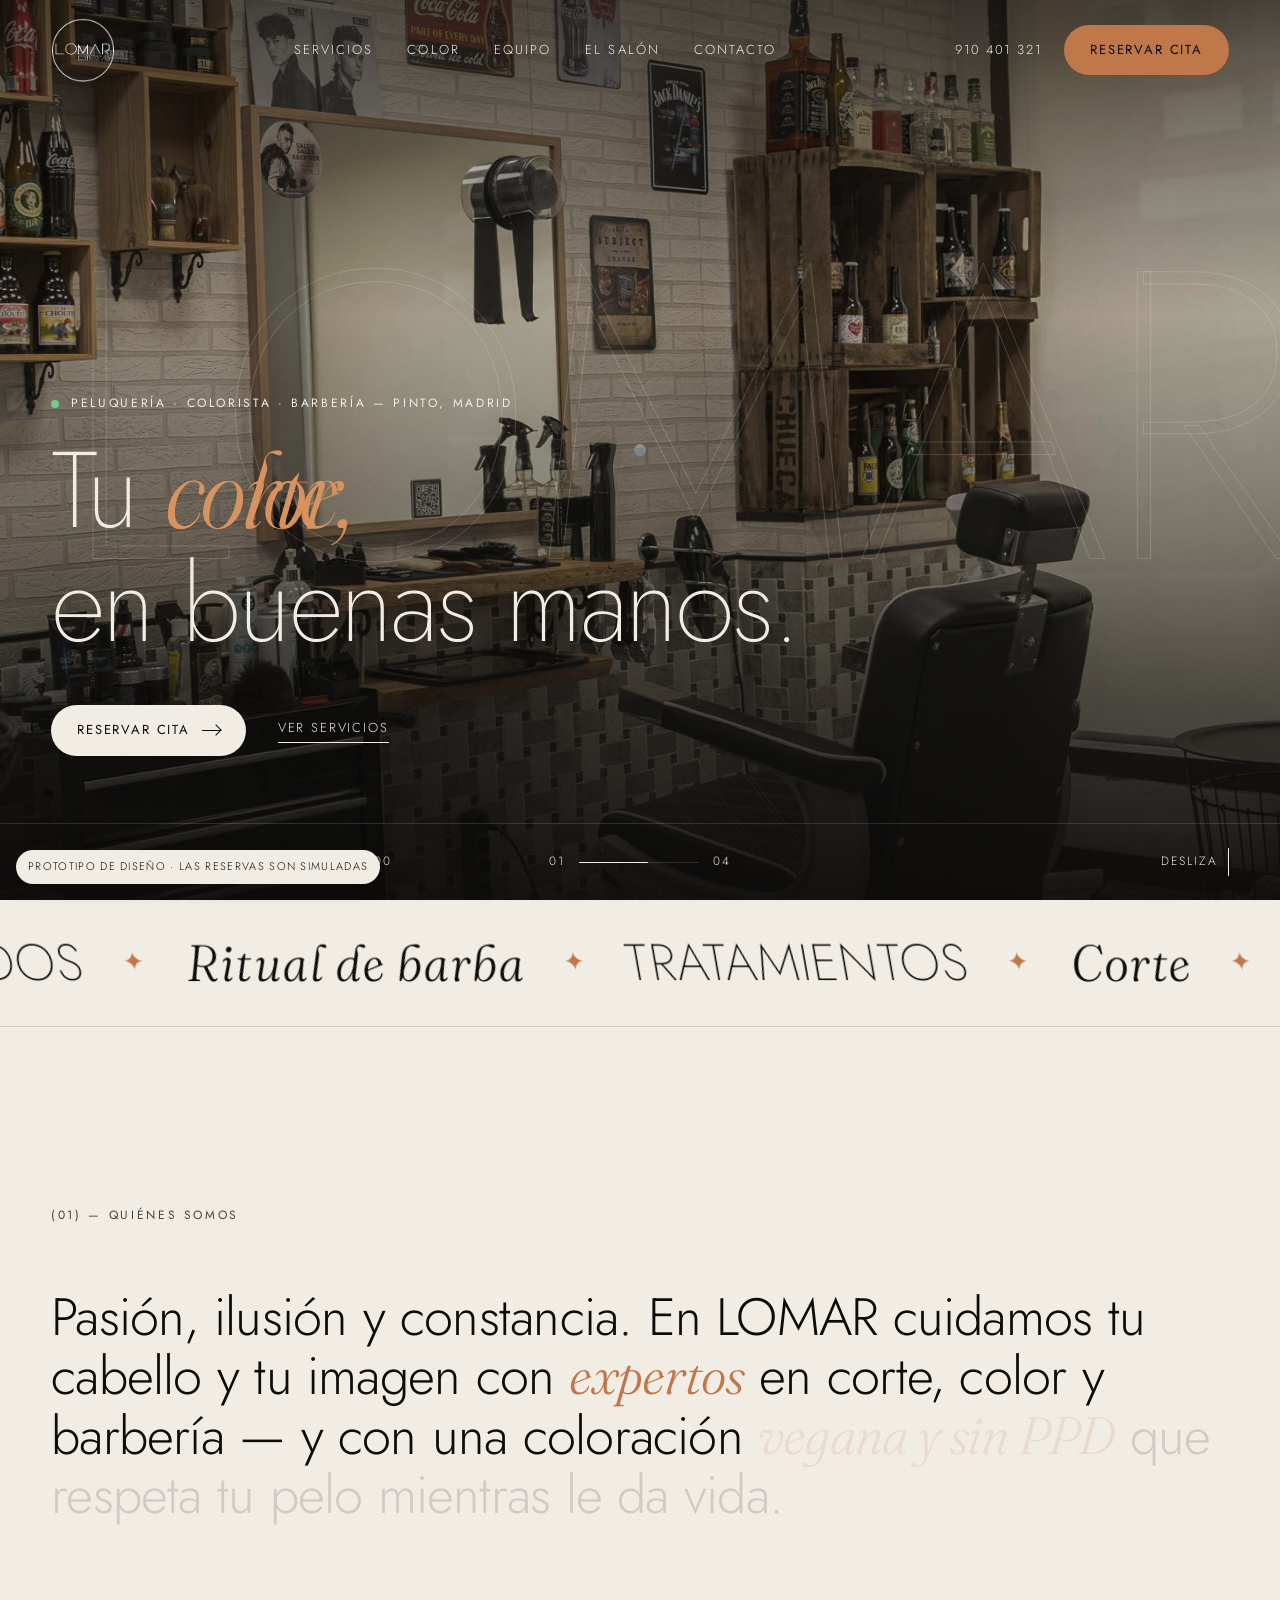
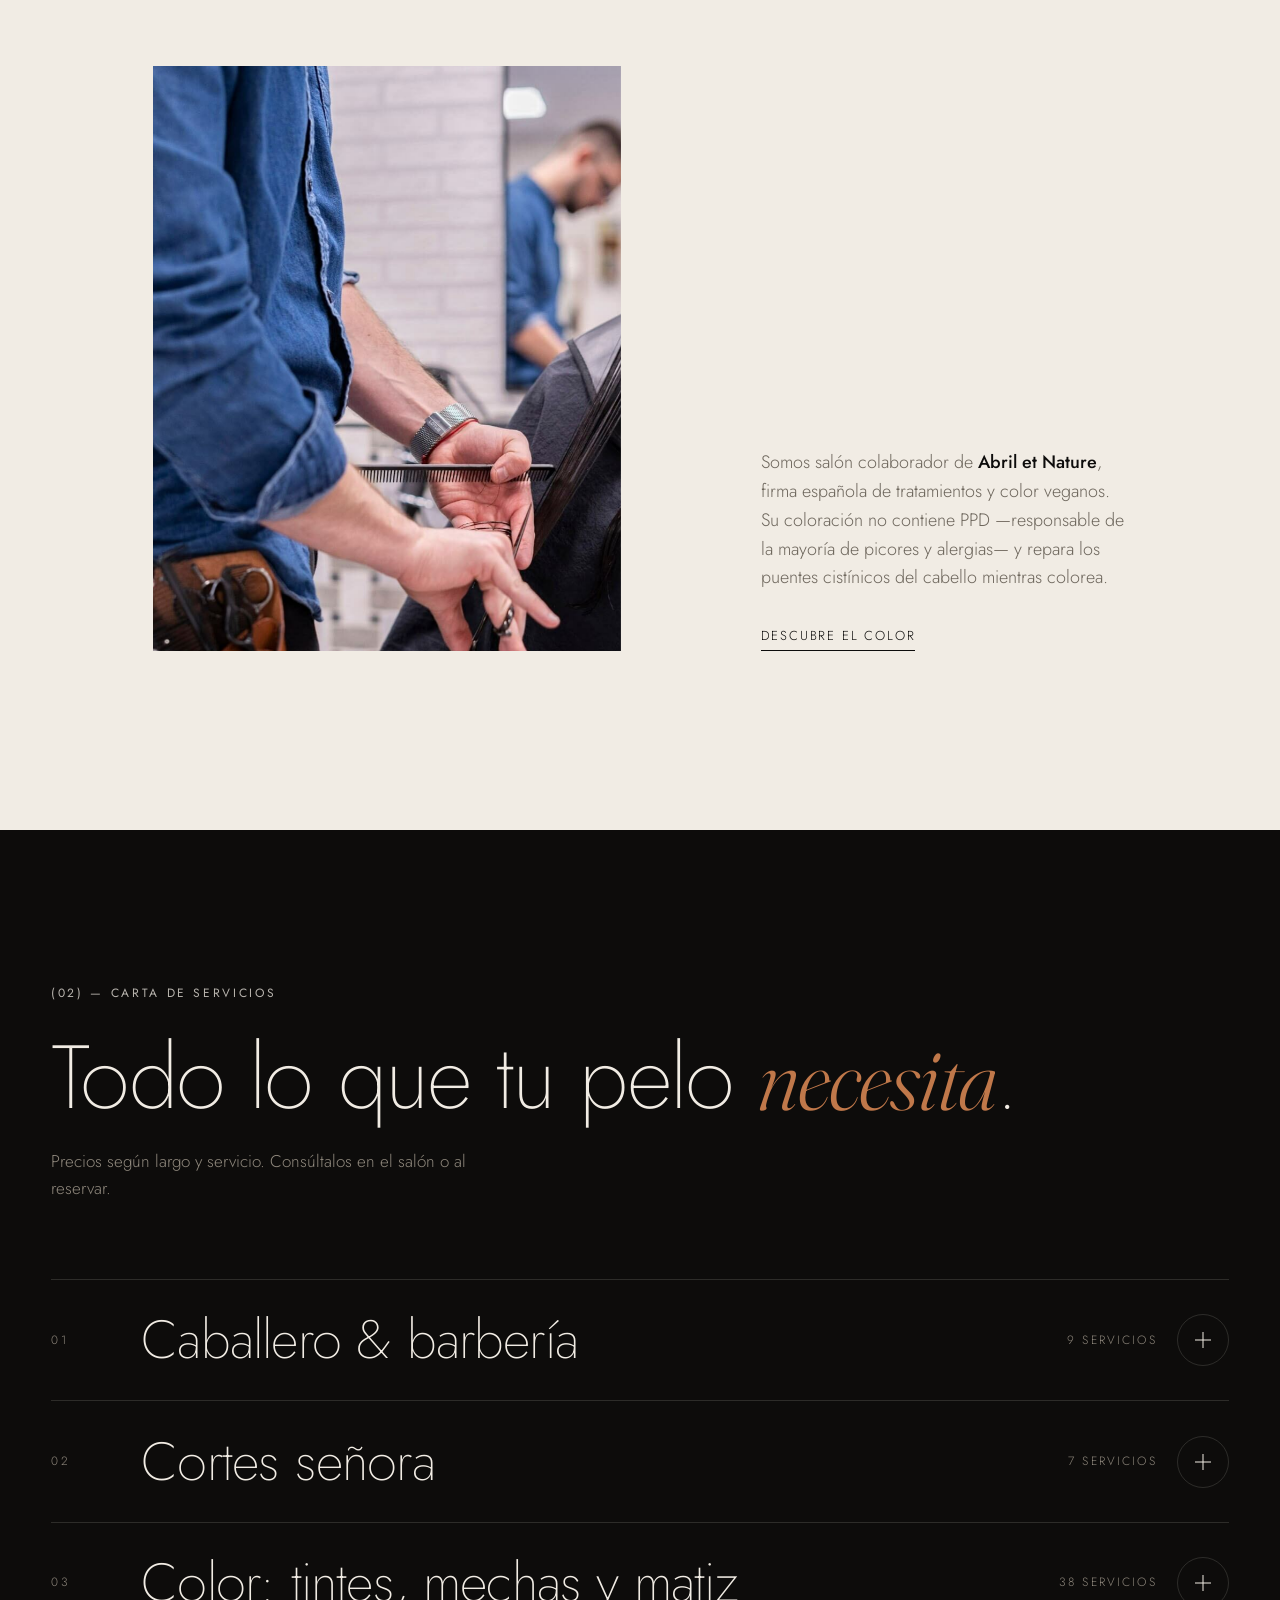
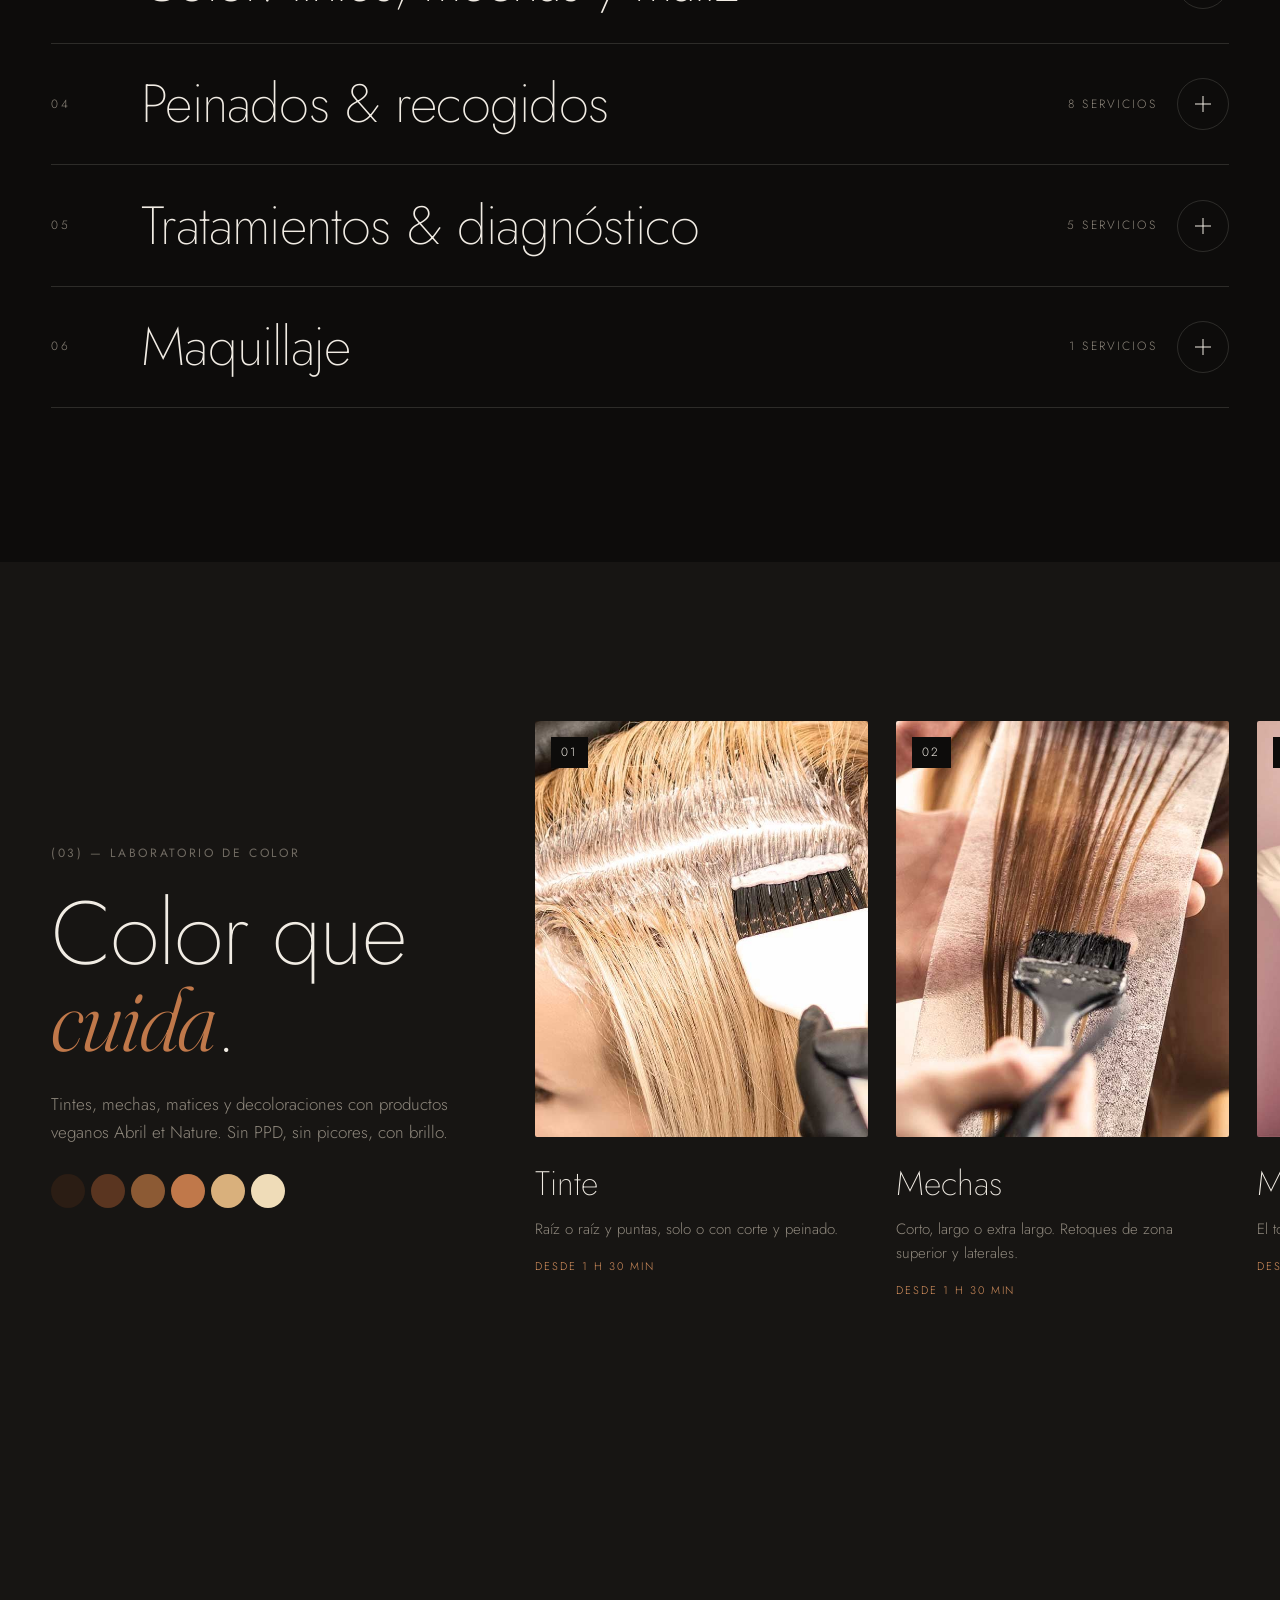
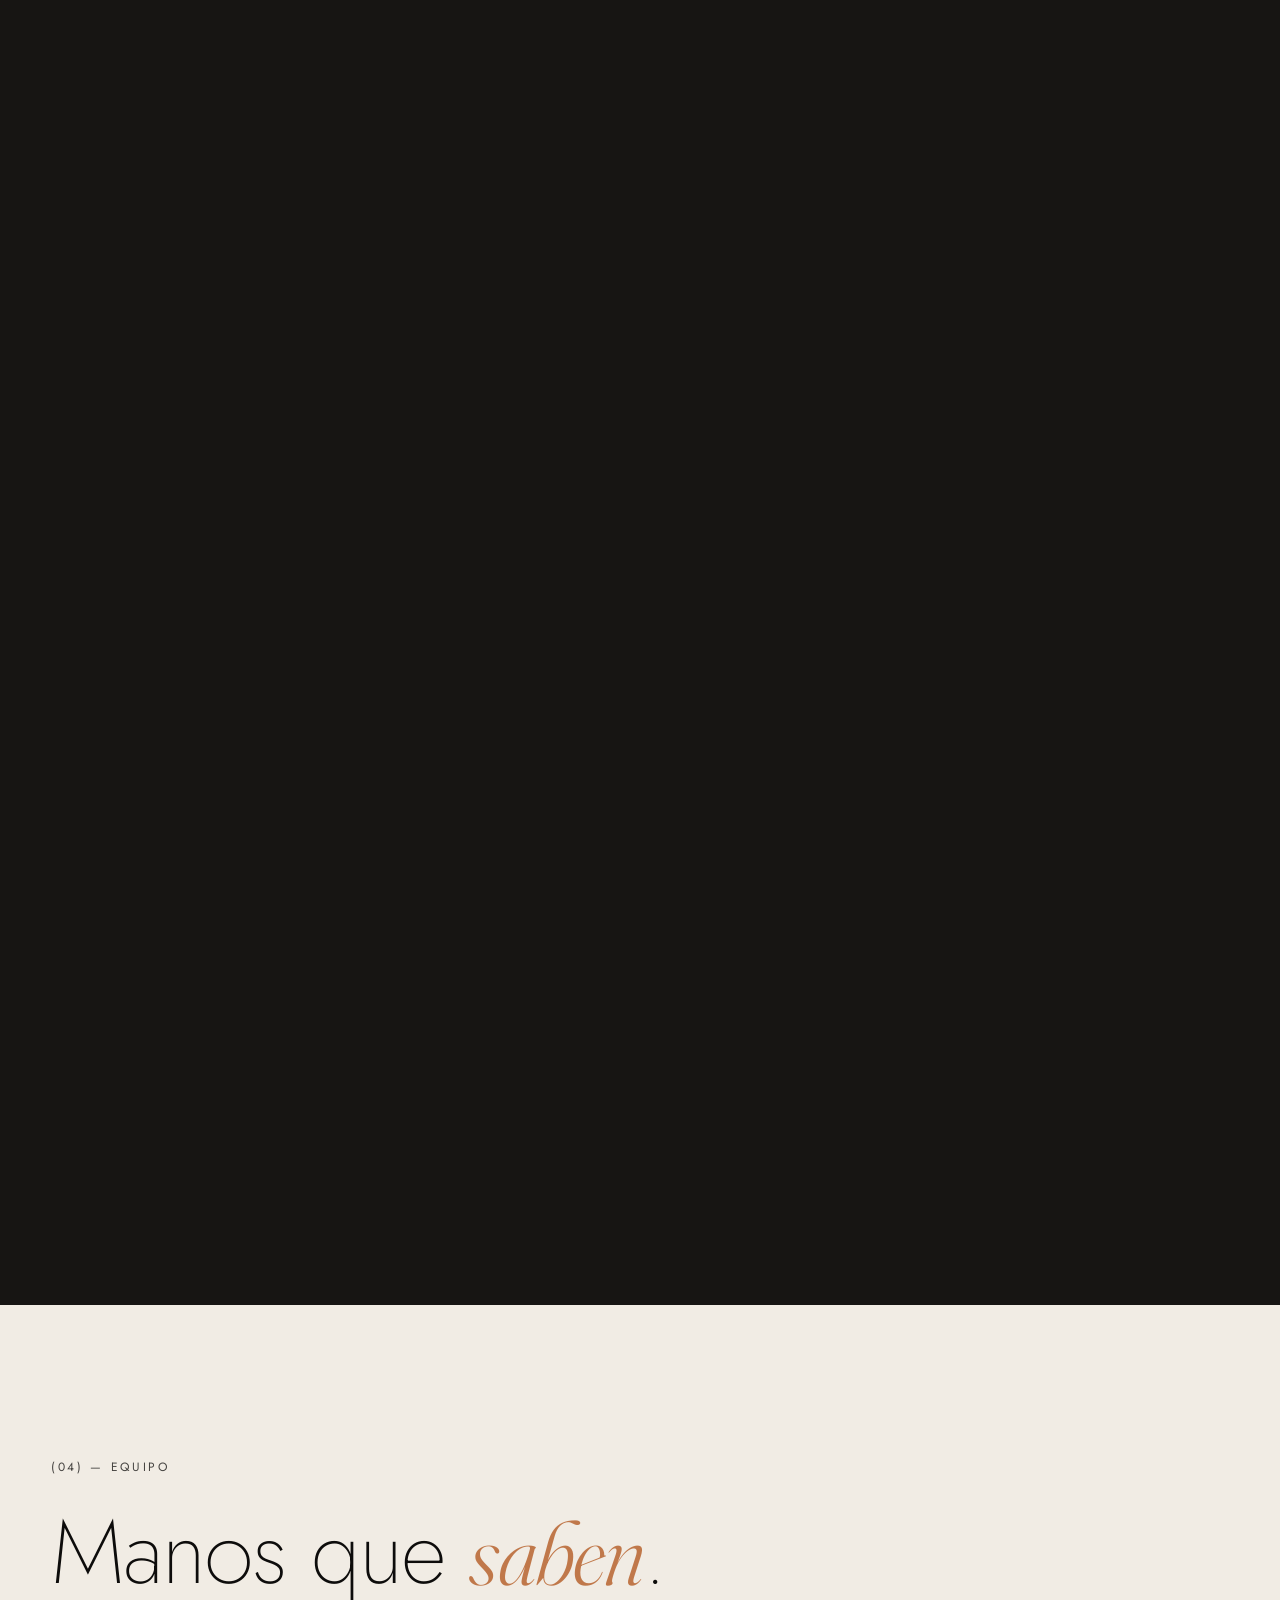
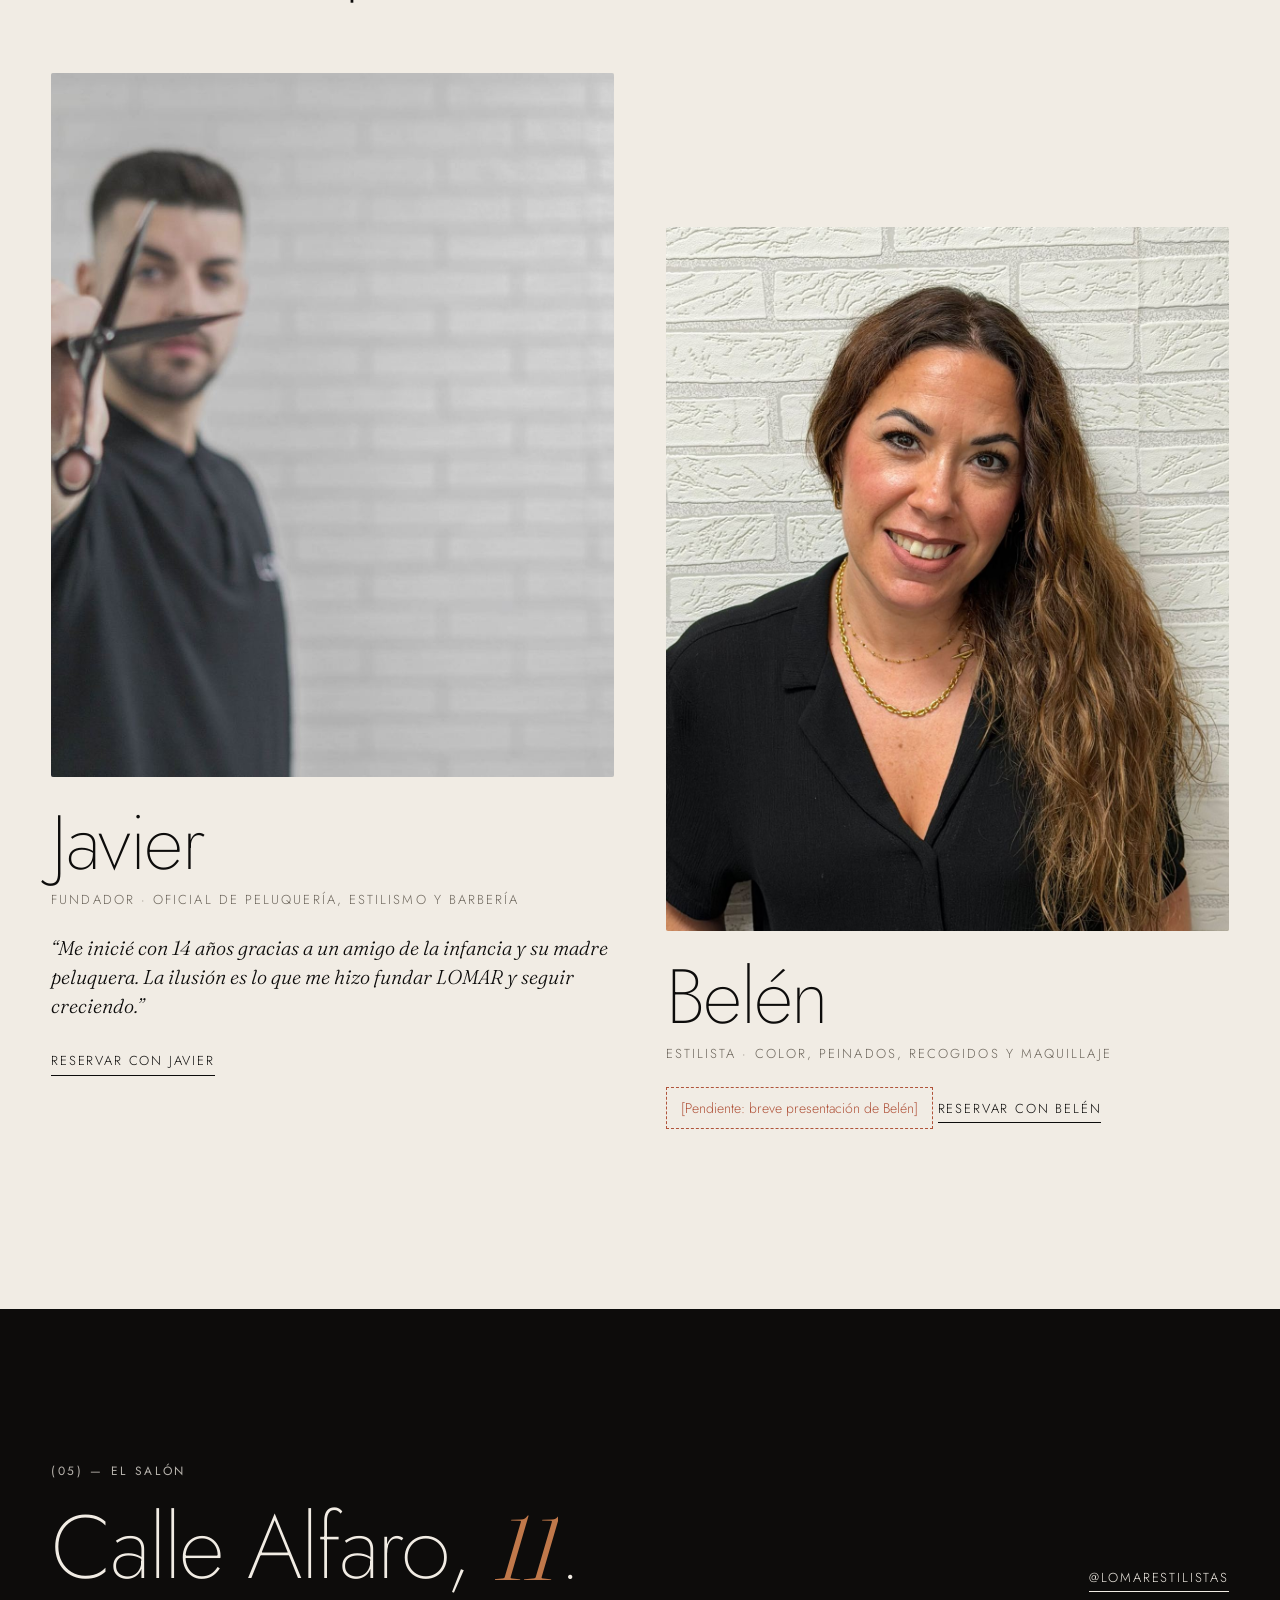
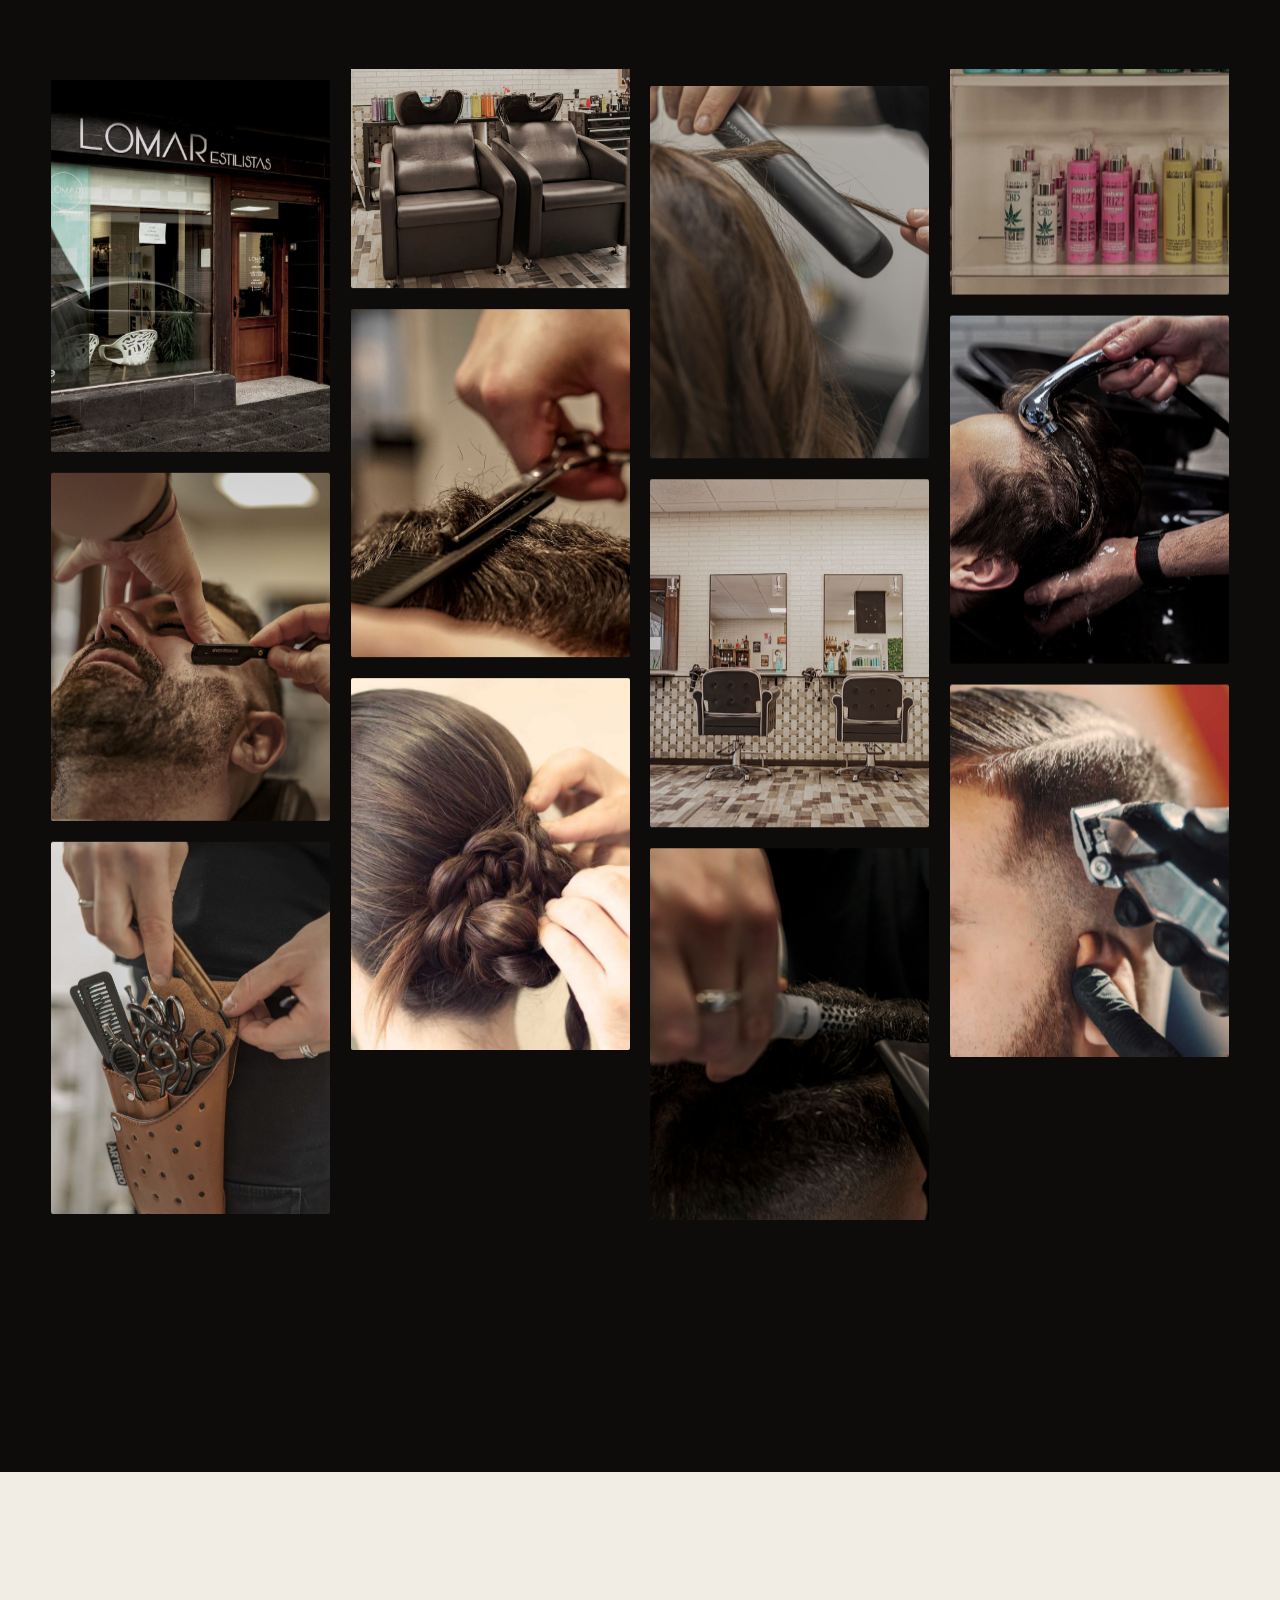
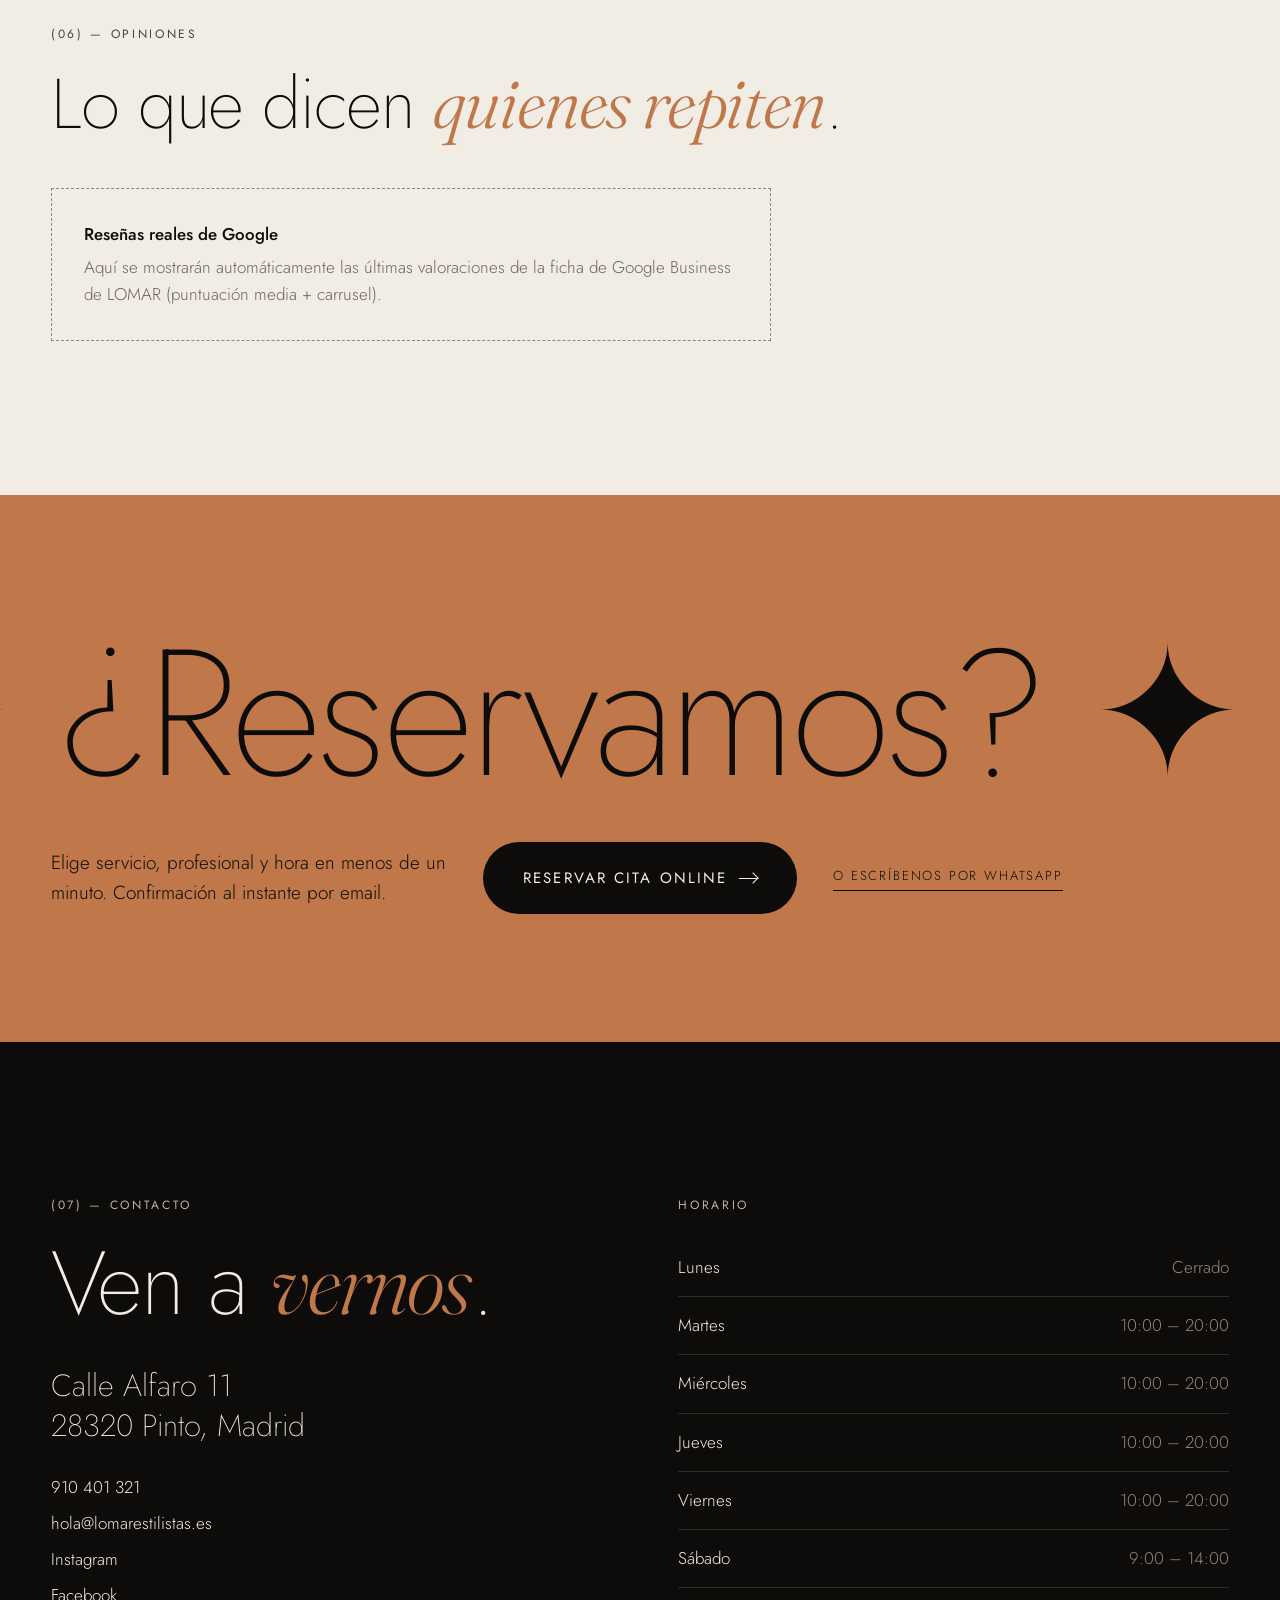
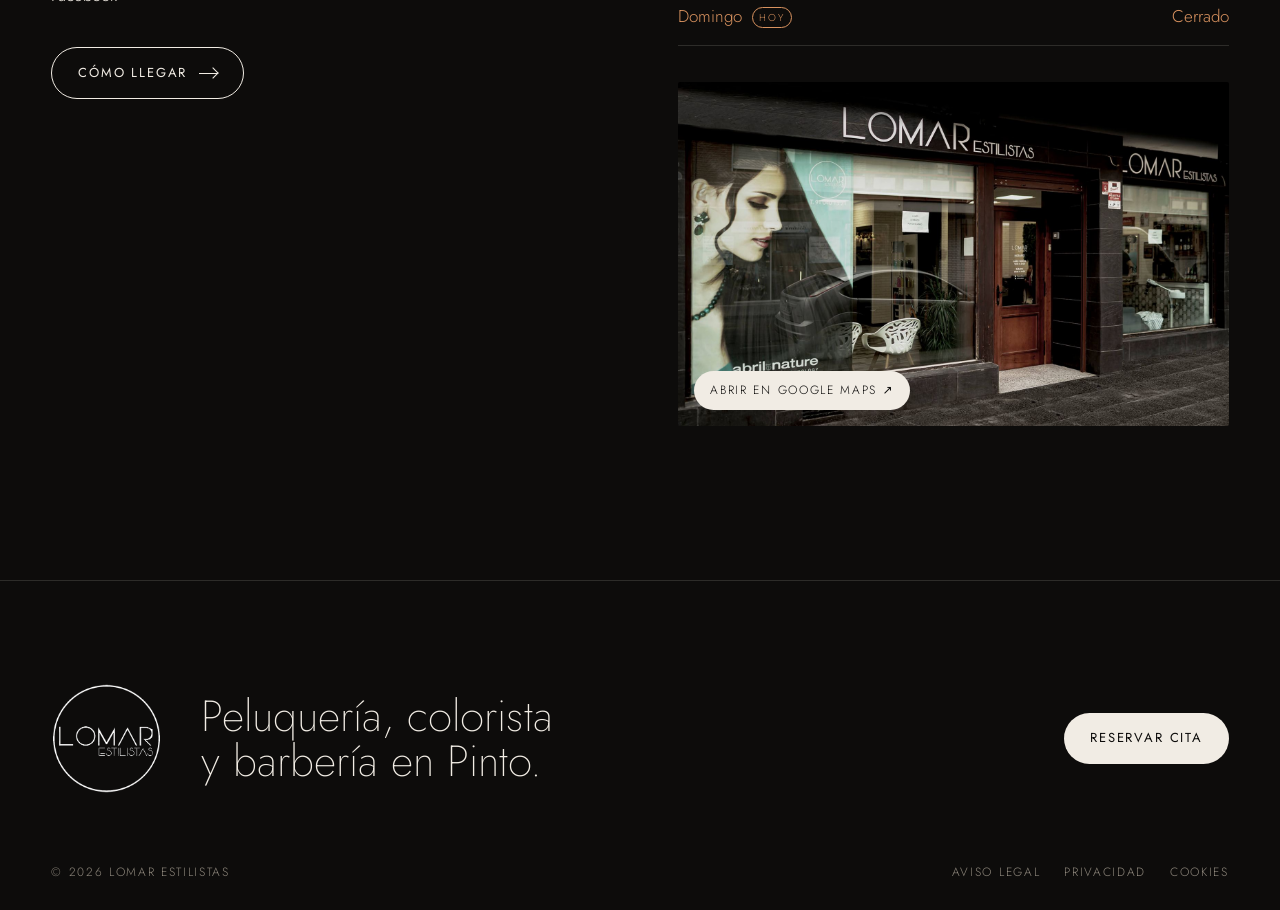
==== commit d5538fc7: "Textos legales, fuentes locales y ajustes RGPD en la reserva - Aviso legal, política de privacidad y" ====
--- a/prototipo/index.html
+++ b/prototipo/index.html
@@ -7,9 +7,7 @@
 <meta name="description" content="Peluquería, colorista y barbería en Pinto (Madrid). Cortes, tintes y mechas sin PPD, recogidos, tratamientos Abril et Nature y rituales de barba. Reserva tu cita online.">
 <meta name="theme-color" content="#0d0c0b">
 <meta name="robots" content="noindex,nofollow">
-<link rel="preconnect" href="https://fonts.googleapis.com">
-<link rel="preconnect" href="https://fonts.gstatic.com" crossorigin>
-<link href="https://fonts.googleapis.com/css2?family=Fraunces:ital,opsz,wght@0,9..144,300..500;1,9..144,300..500&family=Jost:wght@200;300;400;500&display=swap" rel="stylesheet">
+<link rel="stylesheet" href="assets/css/fonts.css">
 <link rel="stylesheet" href="assets/css/main.css">
 </head>
 <body class="is-loading">
@@ -291,7 +289,7 @@
   </div>
   <div class="wrap footer__bottom">
     <span>© <span class="js-year"></span> LOMAR Estilistas</span>
-    <nav><a href="#">Aviso legal</a><a href="#">Privacidad</a><a href="#">Cookies</a></nav>
+    <nav><a href="aviso-legal.html">Aviso legal</a><a href="privacidad.html">Privacidad</a><a href="cookies.html">Cookies</a></nav>
   </div>
 </footer>
 
--- a/prototipo/assets/css/fonts.css
+++ b/prototipo/assets/css/fonts.css
@@ -0,0 +1,109 @@
+/* Fuentes alojadas localmente (Jost y Fraunces, licencia SIL OFL). Sin peticiones a Google. */
+/* Fraunces italic latin-ext */
+@font-face {
+  font-family: 'Fraunces';
+  font-style: italic;
+  font-weight: 300 500;
+  font-display: swap;
+  src: url(../fonts/fraunces-italic-latin-ext.woff2) format('woff2');
+  unicode-range: U+0100-02BA, U+02BD-02C5, U+02C7-02CC, U+02CE-02D7, U+02DD-02FF, U+0304, U+0308, U+0329, U+1D00-1DBF, U+1E00-1E9F, U+1EF2-1EFF, U+2020, U+20A0-20AB, U+20AD-20C4, U+2113, U+2C60-2C7F, U+A720-A7FF;
+}
+/* Fraunces italic latin */
+@font-face {
+  font-family: 'Fraunces';
+  font-style: italic;
+  font-weight: 300 500;
+  font-display: swap;
+  src: url(../fonts/fraunces-italic-latin.woff2) format('woff2');
+  unicode-range: U+0000-00FF, U+0131, U+0152-0153, U+02BB-02BC, U+02C6, U+02DA, U+02DC, U+0304, U+0308, U+0329, U+2000-206F, U+20AC, U+2122, U+2191, U+2193, U+2212, U+2215, U+FEFF, U+FFFD;
+}
+/* Fraunces normal latin-ext */
+@font-face {
+  font-family: 'Fraunces';
+  font-style: normal;
+  font-weight: 300 500;
+  font-display: swap;
+  src: url(../fonts/fraunces-normal-latin-ext.woff2) format('woff2');
+  unicode-range: U+0100-02BA, U+02BD-02C5, U+02C7-02CC, U+02CE-02D7, U+02DD-02FF, U+0304, U+0308, U+0329, U+1D00-1DBF, U+1E00-1E9F, U+1EF2-1EFF, U+2020, U+20A0-20AB, U+20AD-20C4, U+2113, U+2C60-2C7F, U+A720-A7FF;
+}
+/* Fraunces normal latin */
+@font-face {
+  font-family: 'Fraunces';
+  font-style: normal;
+  font-weight: 300 500;
+  font-display: swap;
+  src: url(../fonts/fraunces-normal-latin.woff2) format('woff2');
+  unicode-range: U+0000-00FF, U+0131, U+0152-0153, U+02BB-02BC, U+02C6, U+02DA, U+02DC, U+0304, U+0308, U+0329, U+2000-206F, U+20AC, U+2122, U+2191, U+2193, U+2212, U+2215, U+FEFF, U+FFFD;
+}
+/* Jost normal latin-ext */
+@font-face {
+  font-family: 'Jost';
+  font-style: normal;
+  font-weight: 200;
+  font-display: swap;
+  src: url(../fonts/jost-normal-latin-ext.woff2) format('woff2');
+  unicode-range: U+0100-02BA, U+02BD-02C5, U+02C7-02CC, U+02CE-02D7, U+02DD-02FF, U+0304, U+0308, U+0329, U+1D00-1DBF, U+1E00-1E9F, U+1EF2-1EFF, U+2020, U+20A0-20AB, U+20AD-20C4, U+2113, U+2C60-2C7F, U+A720-A7FF;
+}
+/* Jost normal latin */
+@font-face {
+  font-family: 'Jost';
+  font-style: normal;
+  font-weight: 200;
+  font-display: swap;
+  src: url(../fonts/jost-normal-latin.woff2) format('woff2');
+  unicode-range: U+0000-00FF, U+0131, U+0152-0153, U+02BB-02BC, U+02C6, U+02DA, U+02DC, U+0304, U+0308, U+0329, U+2000-206F, U+20AC, U+2122, U+2191, U+2193, U+2212, U+2215, U+FEFF, U+FFFD;
+}
+/* Jost normal latin-ext */
+@font-face {
+  font-family: 'Jost';
+  font-style: normal;
+  font-weight: 300;
+  font-display: swap;
+  src: url(../fonts/jost-normal-latin-ext.woff2) format('woff2');
+  unicode-range: U+0100-02BA, U+02BD-02C5, U+02C7-02CC, U+02CE-02D7, U+02DD-02FF, U+0304, U+0308, U+0329, U+1D00-1DBF, U+1E00-1E9F, U+1EF2-1EFF, U+2020, U+20A0-20AB, U+20AD-20C4, U+2113, U+2C60-2C7F, U+A720-A7FF;
+}
+/* Jost normal latin */
+@font-face {
+  font-family: 'Jost';
+  font-style: normal;
+  font-weight: 300;
+  font-display: swap;
+  src: url(../fonts/jost-normal-latin.woff2) format('woff2');
+  unicode-range: U+0000-00FF, U+0131, U+0152-0153, U+02BB-02BC, U+02C6, U+02DA, U+02DC, U+0304, U+0308, U+0329, U+2000-206F, U+20AC, U+2122, U+2191, U+2193, U+2212, U+2215, U+FEFF, U+FFFD;
+}
+/* Jost normal latin-ext */
+@font-face {
+  font-family: 'Jost';
+  font-style: normal;
+  font-weight: 400;
+  font-display: swap;
+  src: url(../fonts/jost-normal-latin-ext.woff2) format('woff2');
+  unicode-range: U+0100-02BA, U+02BD-02C5, U+02C7-02CC, U+02CE-02D7, U+02DD-02FF, U+0304, U+0308, U+0329, U+1D00-1DBF, U+1E00-1E9F, U+1EF2-1EFF, U+2020, U+20A0-20AB, U+20AD-20C4, U+2113, U+2C60-2C7F, U+A720-A7FF;
+}
+/* Jost normal latin */
+@font-face {
+  font-family: 'Jost';
+  font-style: normal;
+  font-weight: 400;
+  font-display: swap;
+  src: url(../fonts/jost-normal-latin.woff2) format('woff2');
+  unicode-range: U+0000-00FF, U+0131, U+0152-0153, U+02BB-02BC, U+02C6, U+02DA, U+02DC, U+0304, U+0308, U+0329, U+2000-206F, U+20AC, U+2122, U+2191, U+2193, U+2212, U+2215, U+FEFF, U+FFFD;
+}
+/* Jost normal latin-ext */
+@font-face {
+  font-family: 'Jost';
+  font-style: normal;
+  font-weight: 500;
+  font-display: swap;
+  src: url(../fonts/jost-normal-latin-ext.woff2) format('woff2');
+  unicode-range: U+0100-02BA, U+02BD-02C5, U+02C7-02CC, U+02CE-02D7, U+02DD-02FF, U+0304, U+0308, U+0329, U+1D00-1DBF, U+1E00-1E9F, U+1EF2-1EFF, U+2020, U+20A0-20AB, U+20AD-20C4, U+2113, U+2C60-2C7F, U+A720-A7FF;
+}
+/* Jost normal latin */
+@font-face {
+  font-family: 'Jost';
+  font-style: normal;
+  font-weight: 500;
+  font-display: swap;
+  src: url(../fonts/jost-normal-latin.woff2) format('woff2');
+  unicode-range: U+0000-00FF, U+0131, U+0152-0153, U+02BB-02BC, U+02C6, U+02DA, U+02DC, U+0304, U+0308, U+0329, U+2000-206F, U+20AC, U+2122, U+2191, U+2193, U+2212, U+2215, U+FEFF, U+FFFD;
+}
--- a/prototipo/assets/css/main.css
+++ b/prototipo/assets/css/main.css
@@ -420,3 +420,36 @@
 /* ---------- Aviso de prototipo (quitar en producción) ---------- */
 .proto-badge{position:fixed;left:16px;bottom:16px;z-index:95;background:var(--bone);color:var(--ink);font-size:11px;letter-spacing:.12em;text-transform:uppercase;padding:8px 12px;border-radius:99px;box-shadow:0 4px 18px rgba(0,0,0,.25);pointer-events:none}
 @media (max-width:820px){.proto-badge{left:50%;transform:translateX(-50%);bottom:10px;white-space:nowrap;font-size:10px}}
+
+/* ---------- Información básica RGPD en la reserva ---------- */
+.b-legal{font-size:12px;line-height:1.5;color:var(--muted-dark);margin:4px 0 0;padding:12px 14px;border:1px solid var(--line-dark);border-radius:6px}
+.b-legal b{font-weight:500;color:var(--ink)}
+.b-legal a{text-decoration:underline}
+
+/* ---------- Páginas legales ---------- */
+.legal-head{position:sticky;top:0;z-index:10;display:flex;align-items:center;justify-content:space-between;gap:16px;padding:14px var(--gutter);background:rgba(13,12,11,.94);backdrop-filter:blur(12px);-webkit-backdrop-filter:blur(12px);border-bottom:1px solid var(--line)}
+.legal-head img{width:52px;height:52px;object-fit:contain}
+.legal-head nav{display:flex;gap:22px;font-size:12px;letter-spacing:.14em;text-transform:uppercase}
+.legal-head nav a[aria-current]{color:var(--copper-2)}
+.legal{background:var(--bone);color:var(--ink);padding:clamp(60px,9vw,130px) 0}
+.legal .wrap{max-width:860px}
+.legal h1{font-size:clamp(40px,6vw,80px);font-weight:200;line-height:1;letter-spacing:-.02em;margin:0 0 16px}
+.legal h1 em{color:var(--copper)}
+.legal__date{color:var(--muted-dark);font-size:14px;margin:0 0 56px}
+.legal h2{font-size:clamp(22px,2.4vw,30px);font-weight:300;margin:56px 0 14px;padding-top:24px;border-top:1px solid var(--line-dark)}
+.legal h3{font-size:18px;font-weight:500;margin:28px 0 8px}
+.legal p,.legal li{color:#3c3832}
+.legal ul{padding-left:20px}
+.legal li{margin-bottom:6px}
+.legal a{color:var(--ink);text-decoration:underline;text-decoration-color:var(--copper);text-underline-offset:3px}
+.legal strong{font-weight:500;color:var(--ink)}
+.legal dl{display:grid;grid-template-columns:minmax(140px,max-content) 1fr;gap:10px 28px;margin:0;padding:24px;background:#fff;border-radius:8px}
+.legal dt{color:var(--muted-dark)}
+.legal dd{margin:0}
+.legal .tbl{overflow-x:auto;margin:16px 0}
+.legal table{width:100%;border-collapse:collapse;font-size:15px;background:#fff;border-radius:8px;overflow:hidden;min-width:560px}
+.legal th,.legal td{text-align:left;vertical-align:top;padding:12px 14px;border-bottom:1px solid var(--line-dark)}
+.legal th{font-weight:500;font-size:12px;letter-spacing:.1em;text-transform:uppercase;color:var(--muted-dark);background:var(--bone-2)}
+.legal code{font-size:13px;background:var(--bone-2);padding:1px 6px;border-radius:4px;word-break:break-all}
+.pending{background:#f6d9c7;color:#8a3b1c;padding:1px 6px;border-radius:4px;font-weight:500}
+@media (max-width:820px){.legal table{min-width:0}.legal thead{display:none}.legal tr{display:block;border-bottom:1px solid var(--line-dark)}.legal td{display:block;border:0;padding:4px 16px}.legal td:first-child{padding-top:16px;font-weight:500;color:var(--ink)}.legal td:last-child{padding-bottom:16px}.legal td::before{content:attr(data-label);display:block;font-size:11px;letter-spacing:.12em;text-transform:uppercase;color:var(--muted-dark);font-weight:400}.legal-head nav{display:none}.legal dl{grid-template-columns:1fr;gap:2px}.legal dd{margin-bottom:12px}}
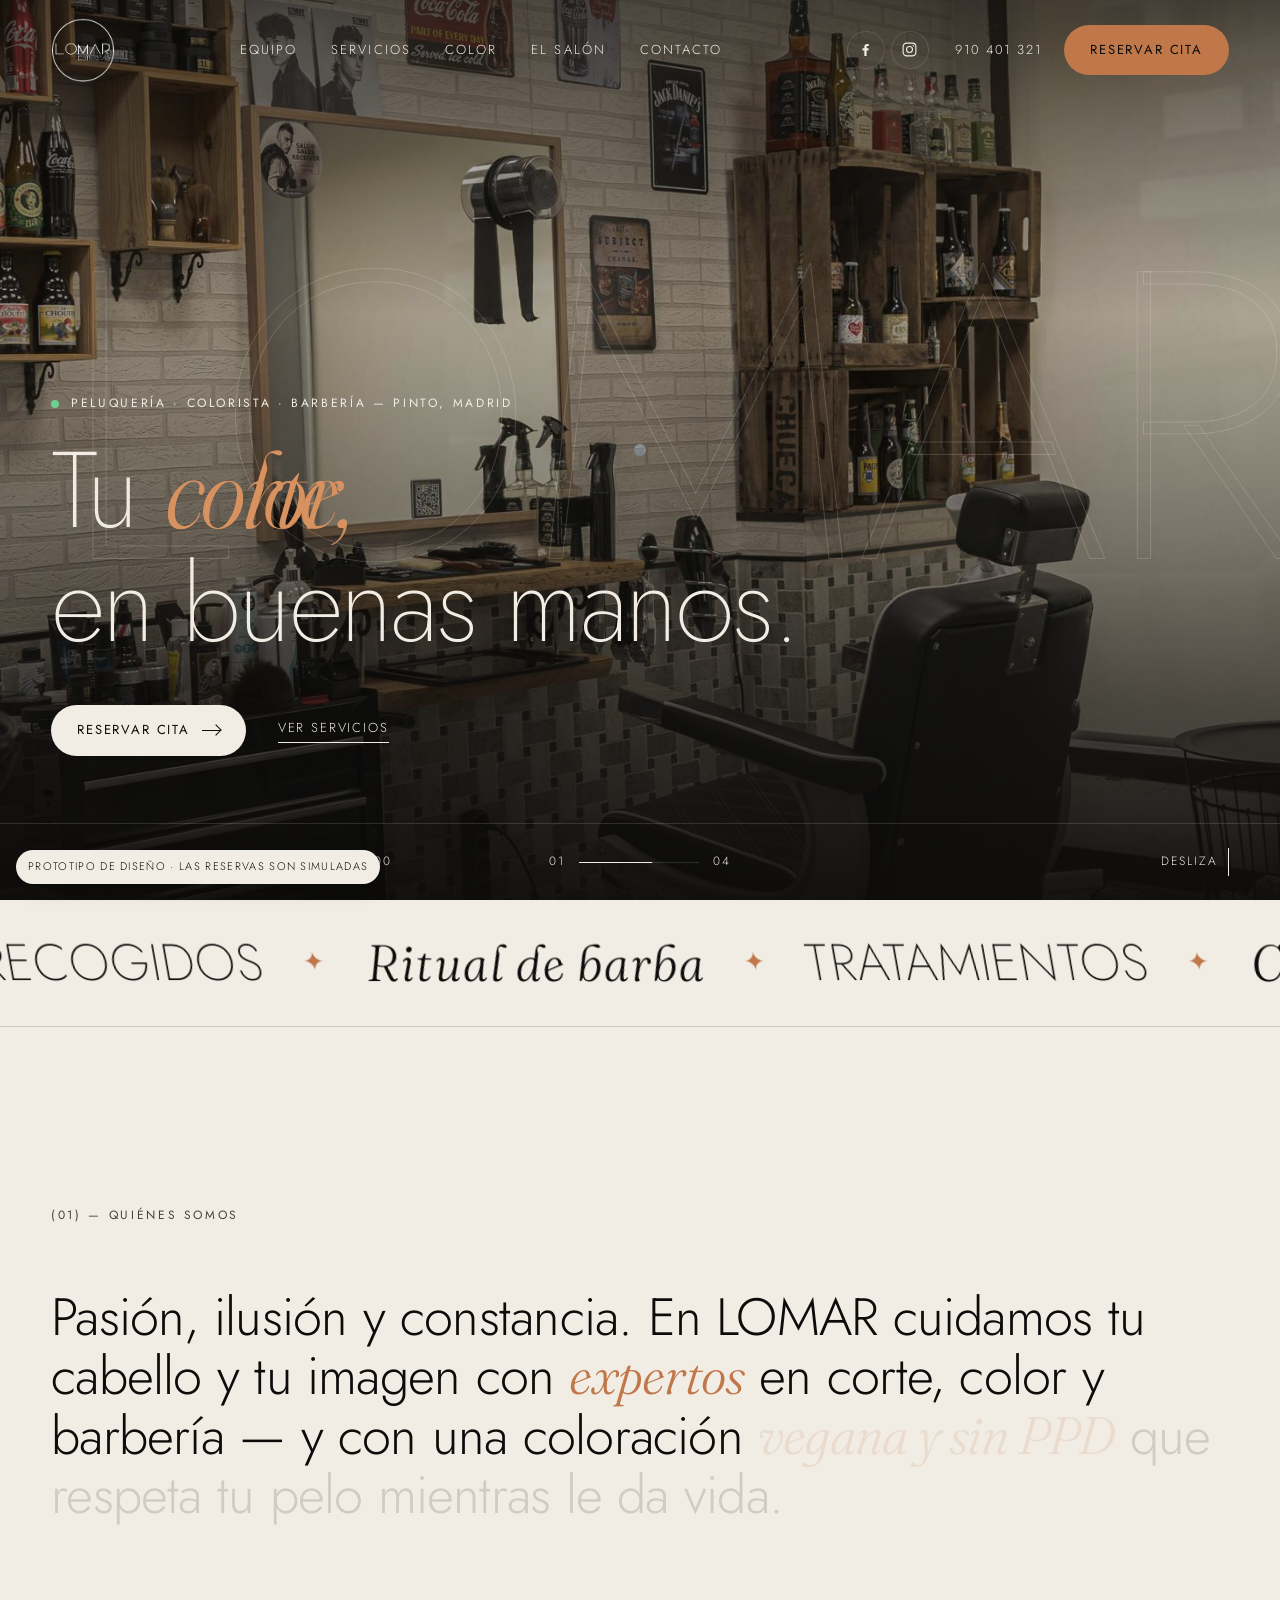
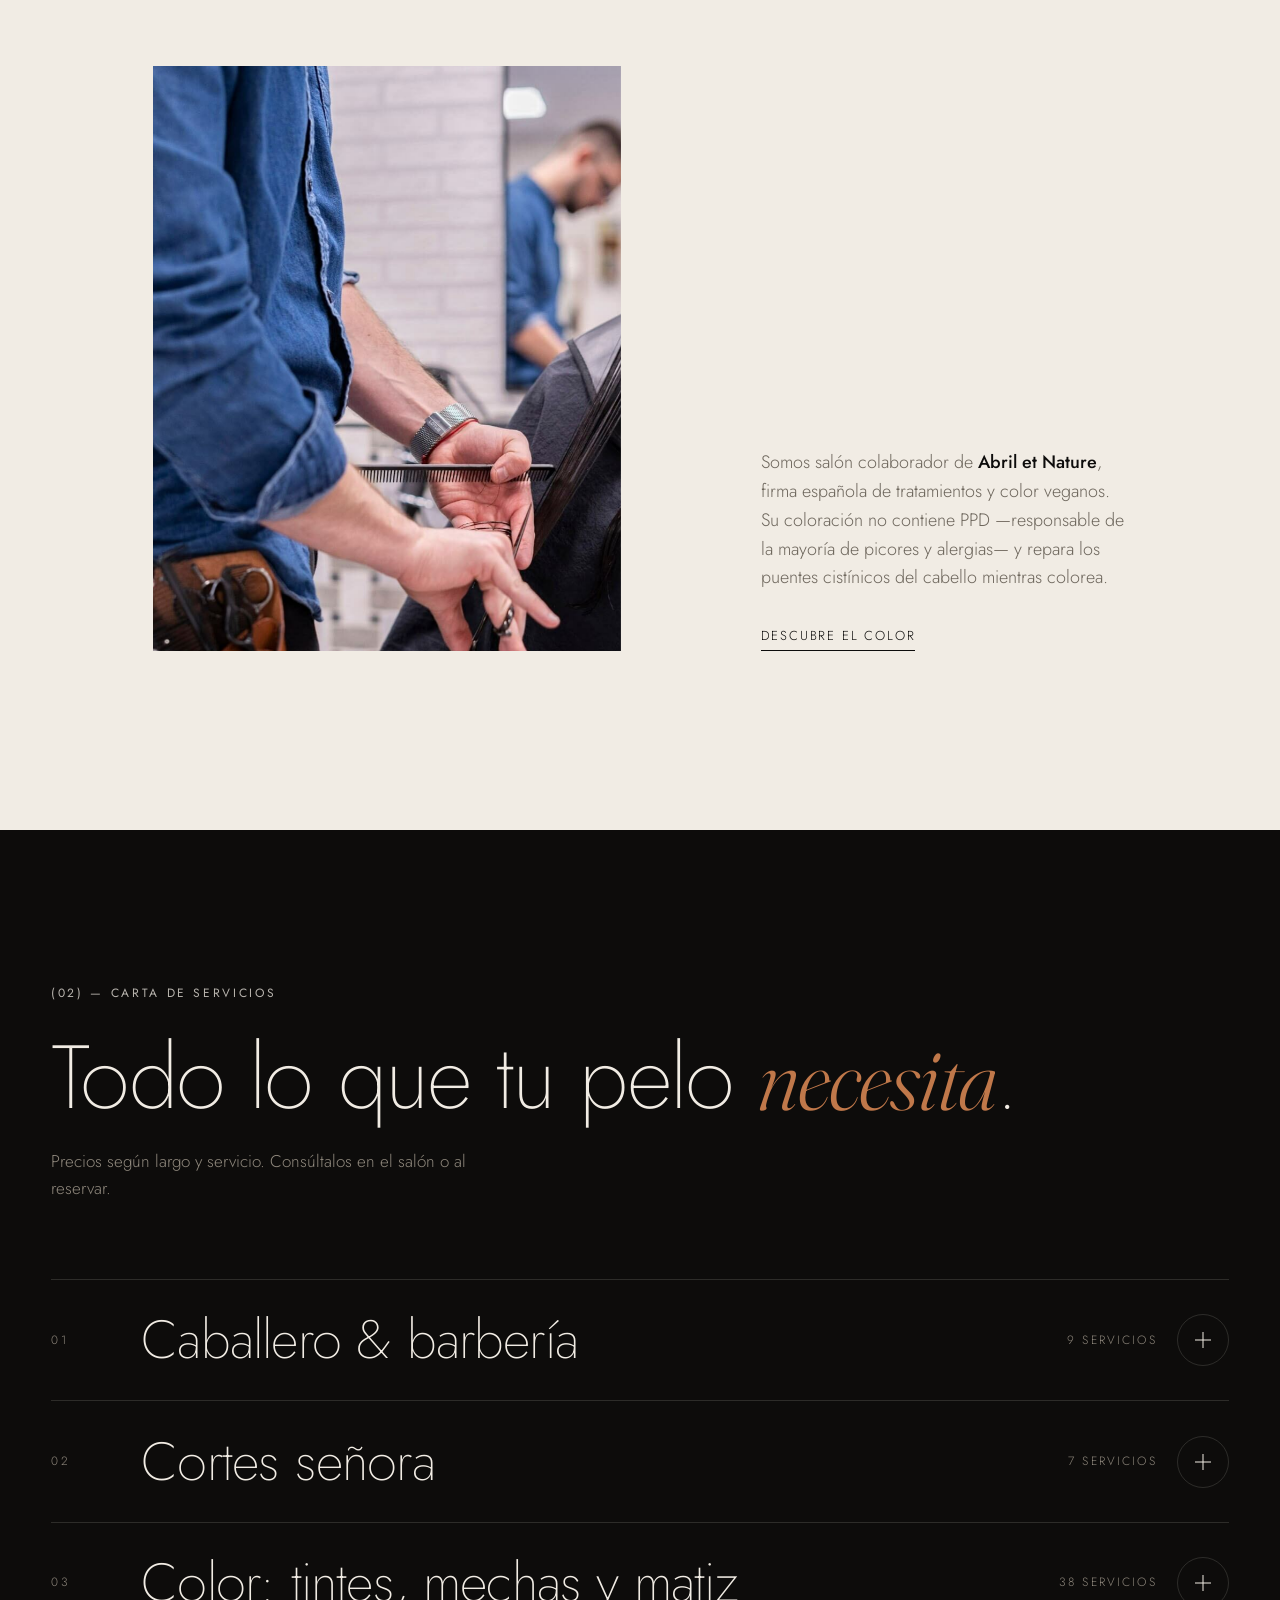
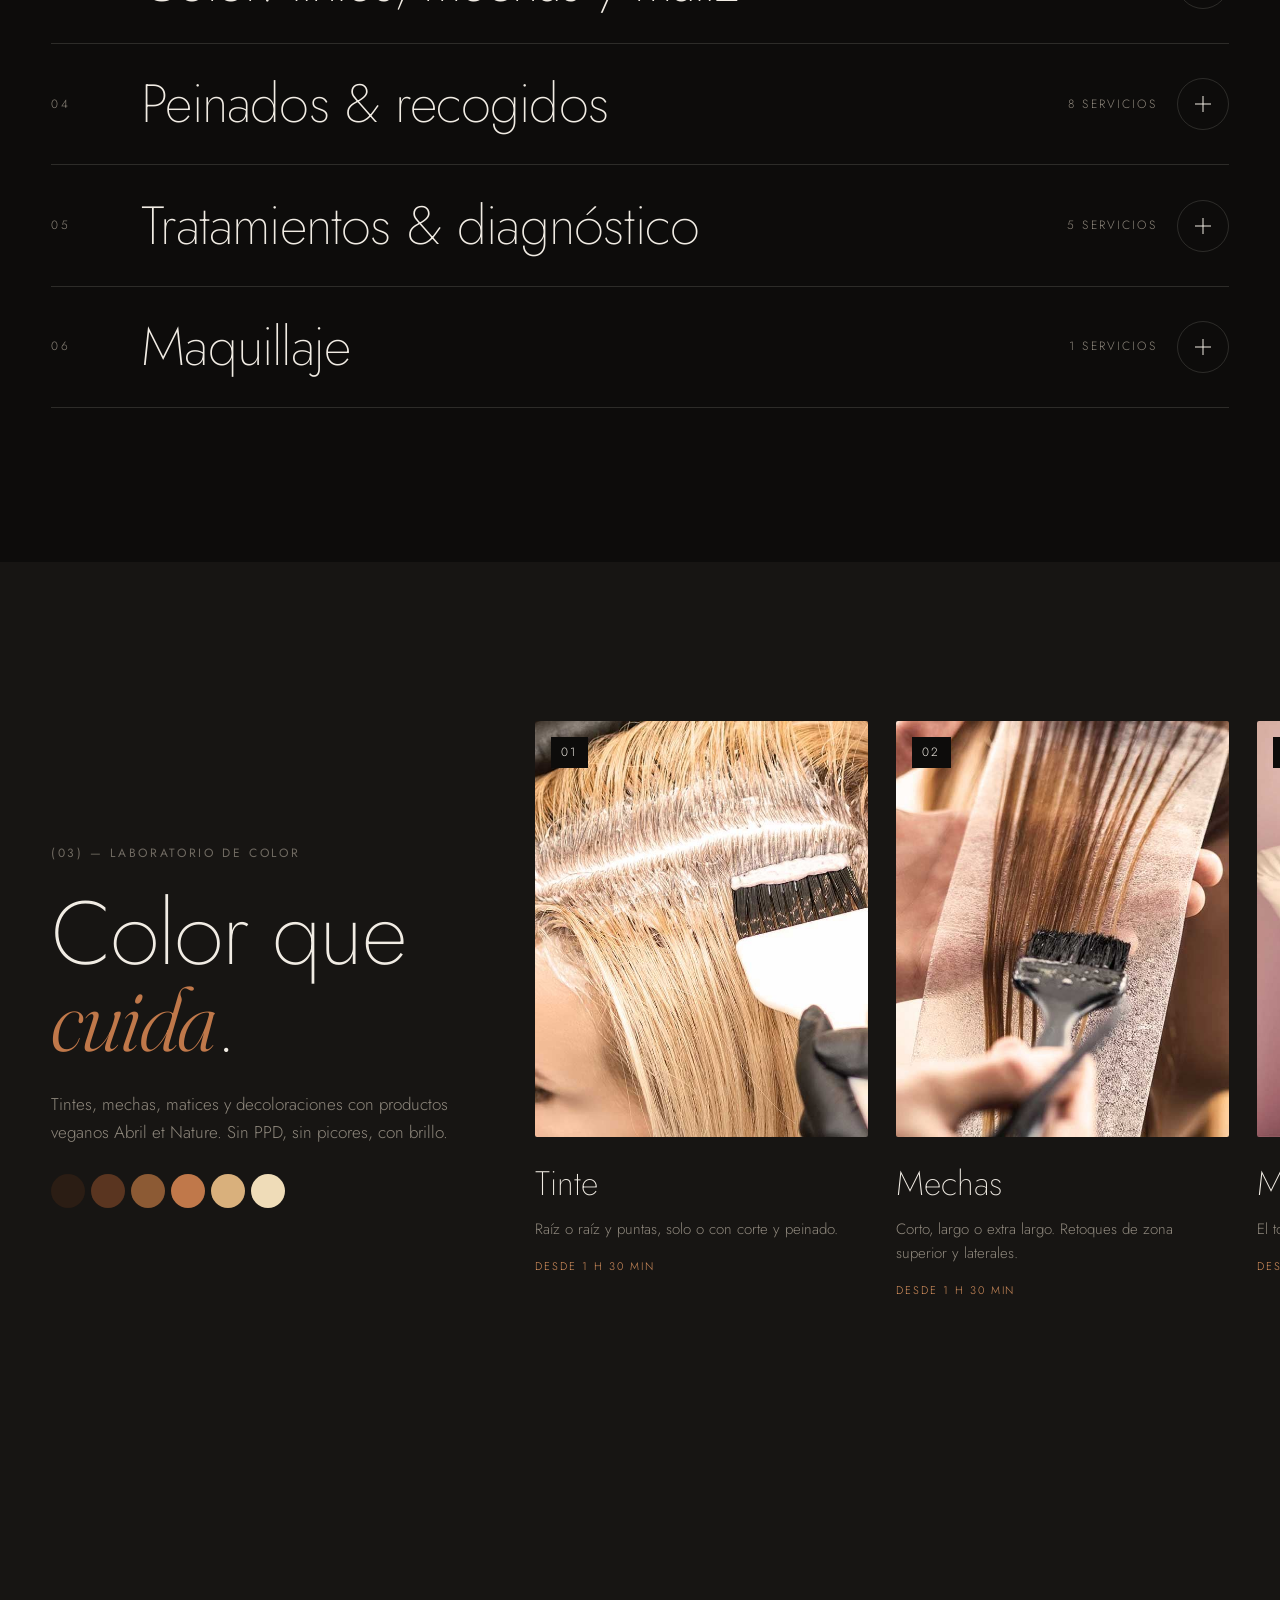
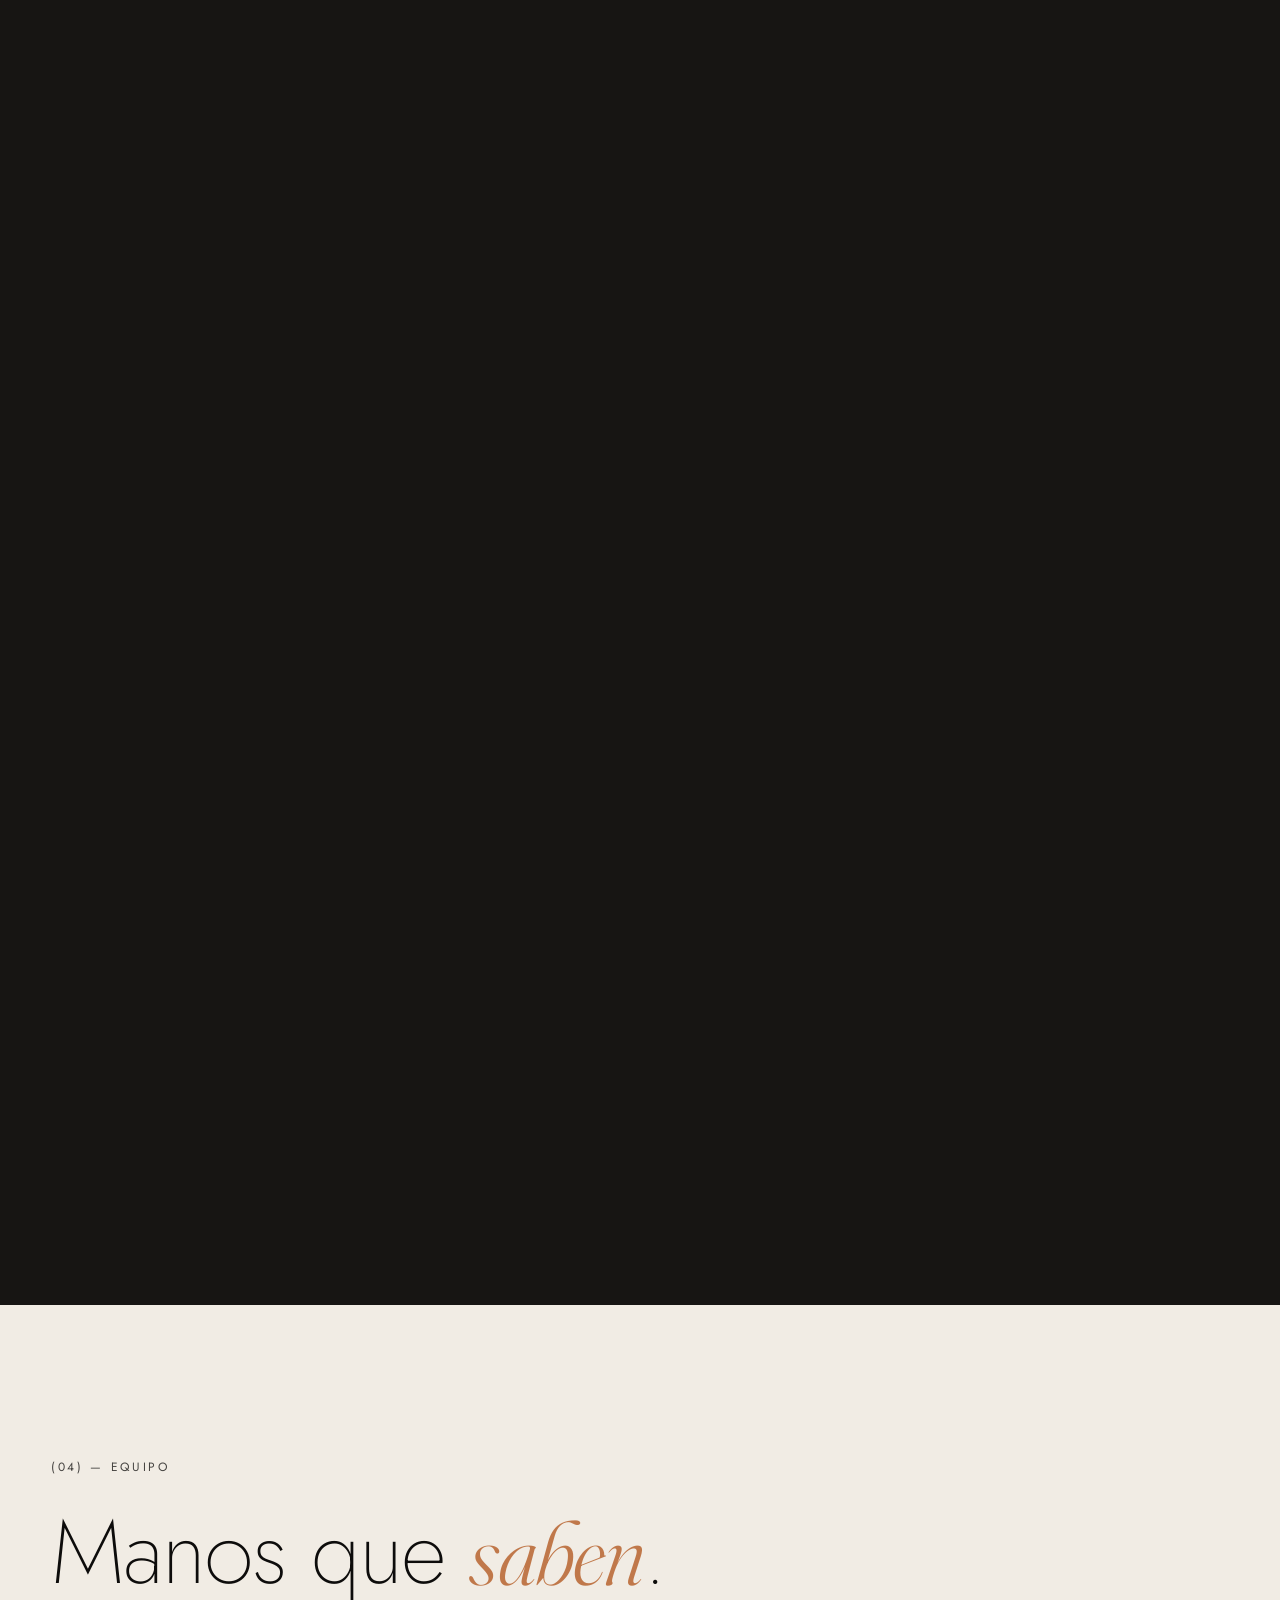
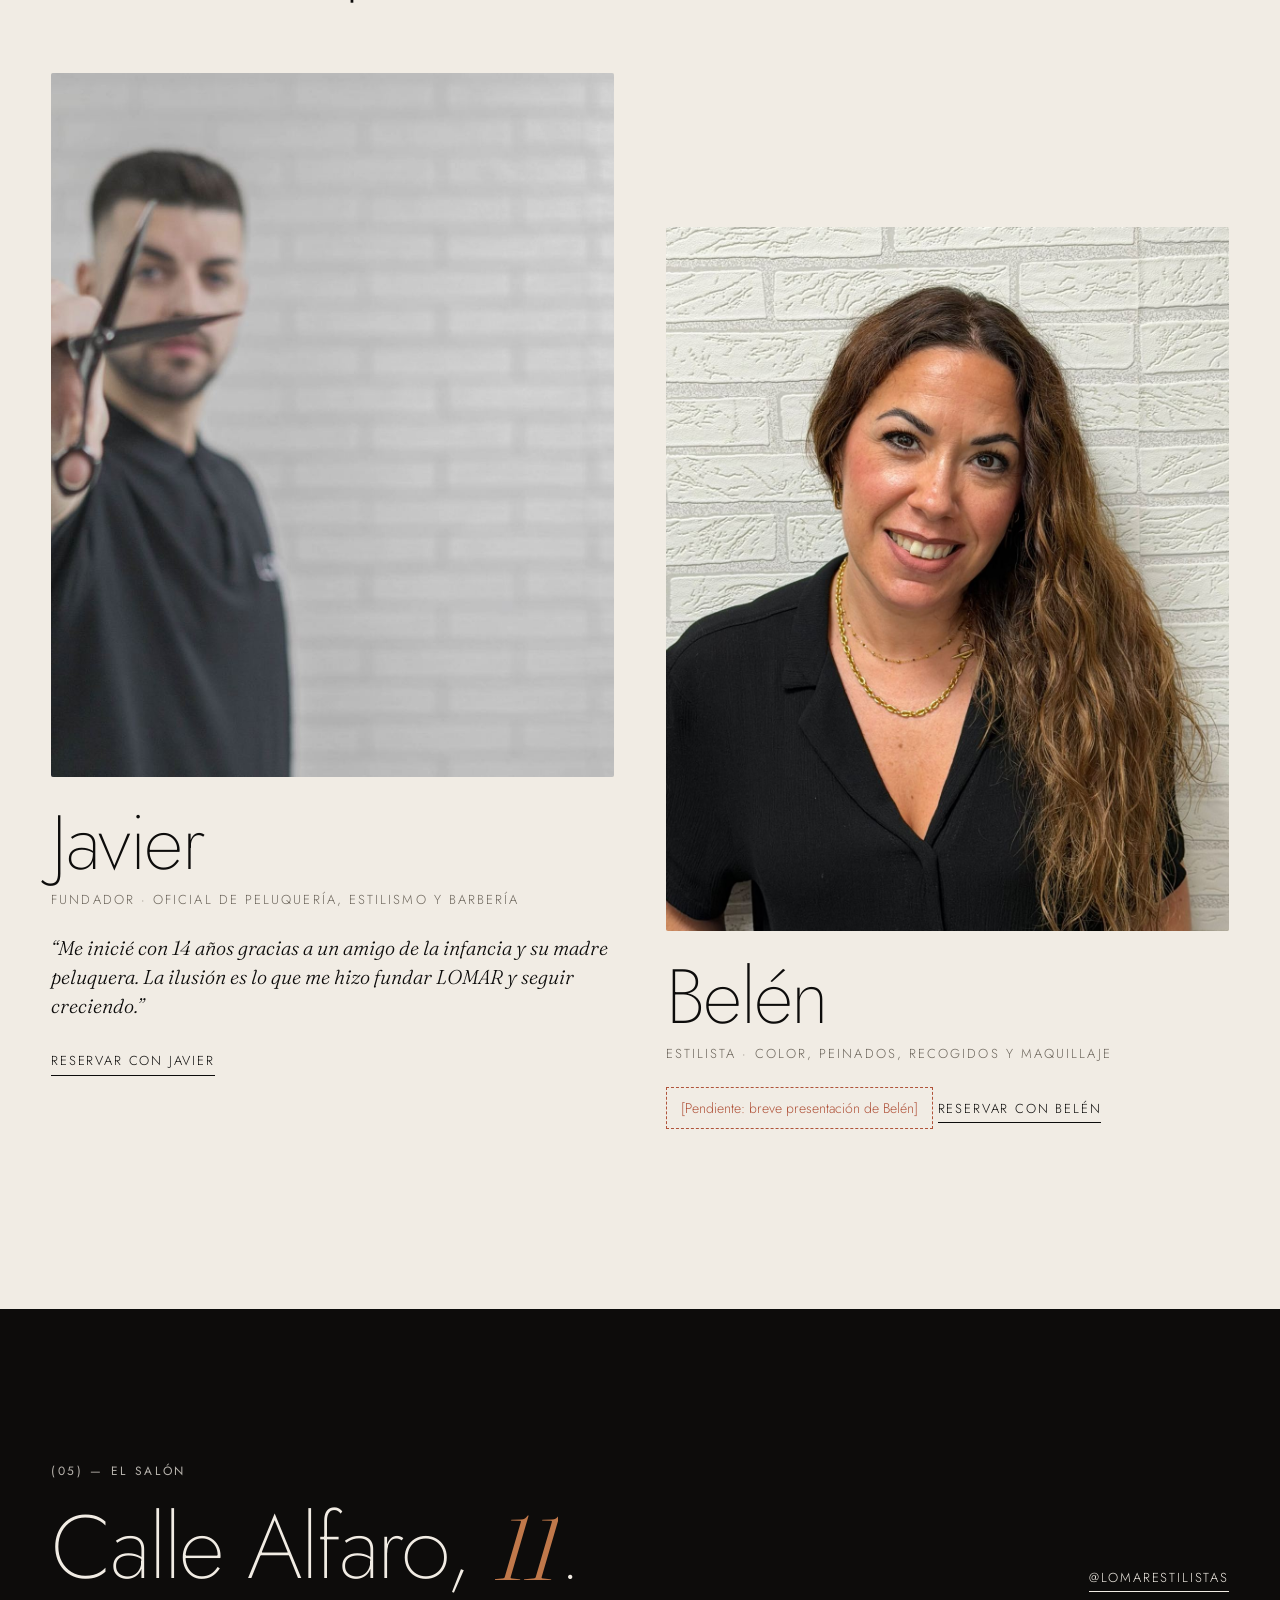
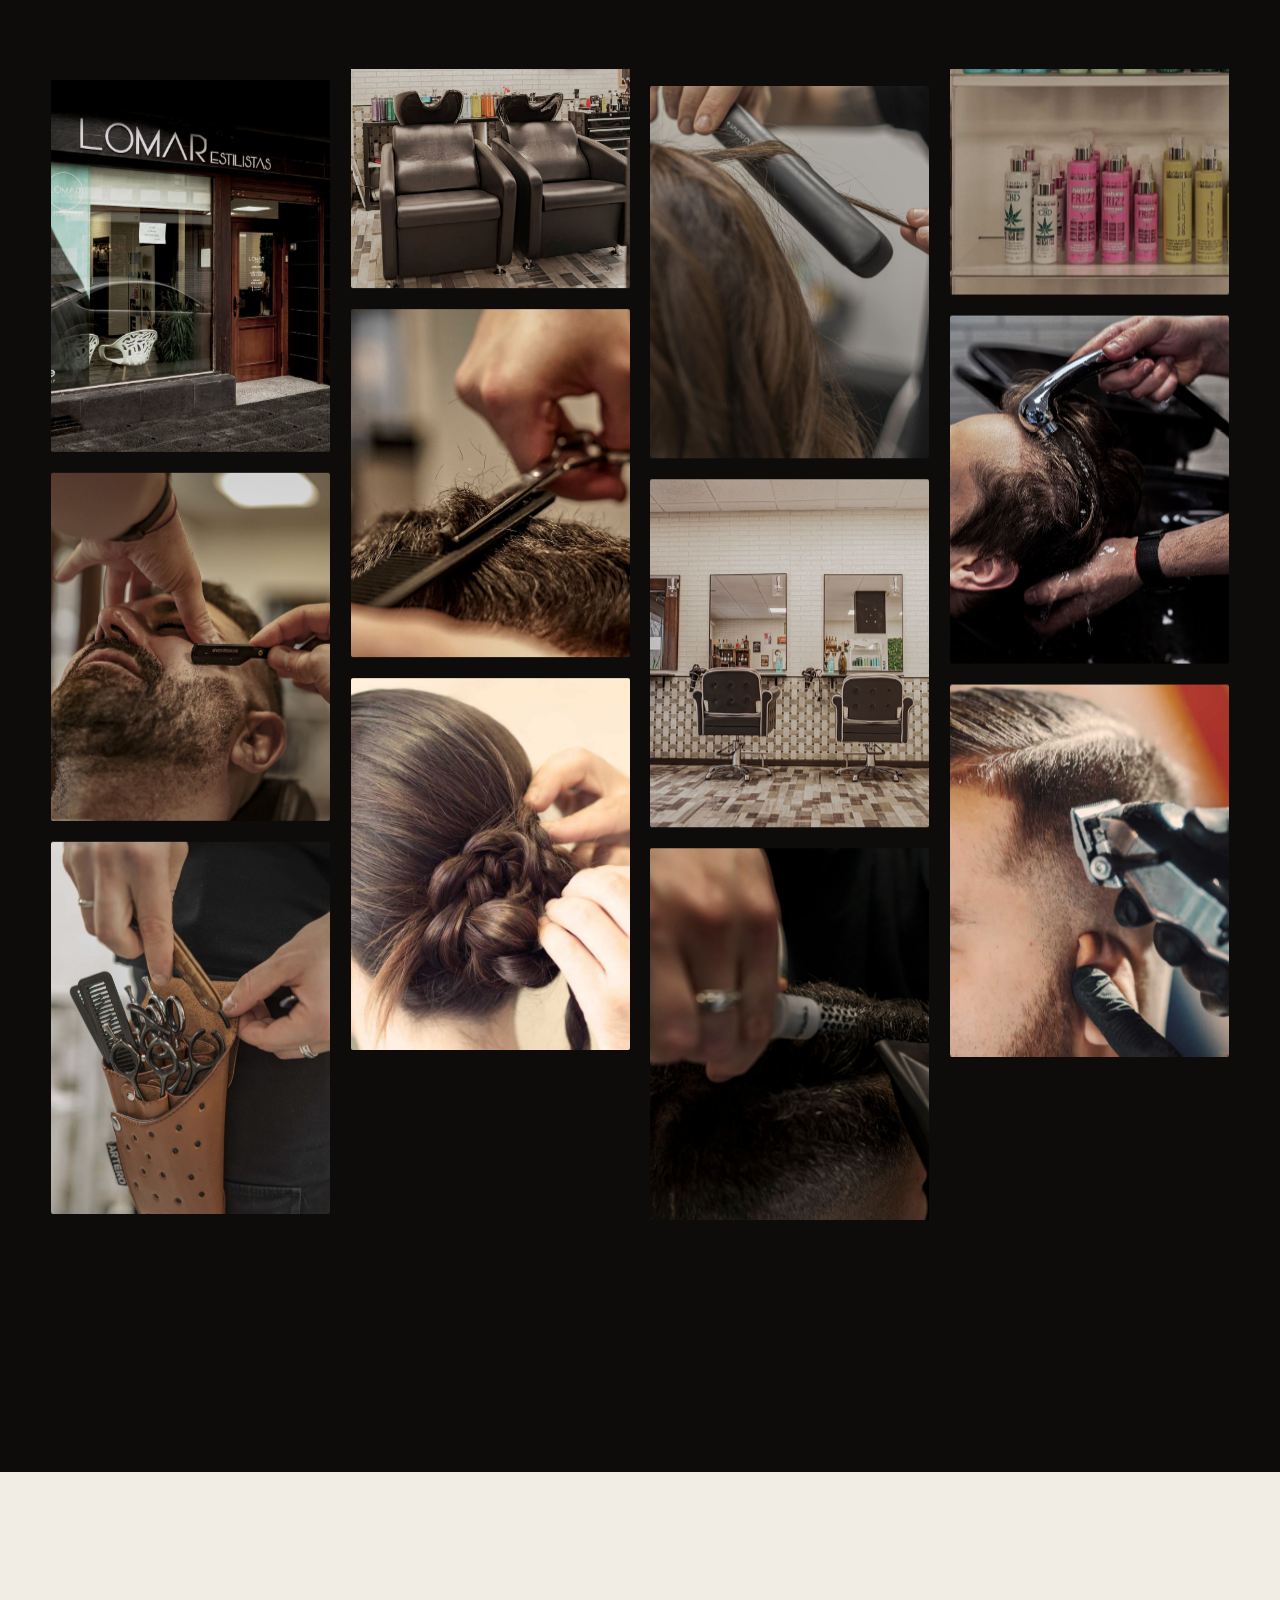
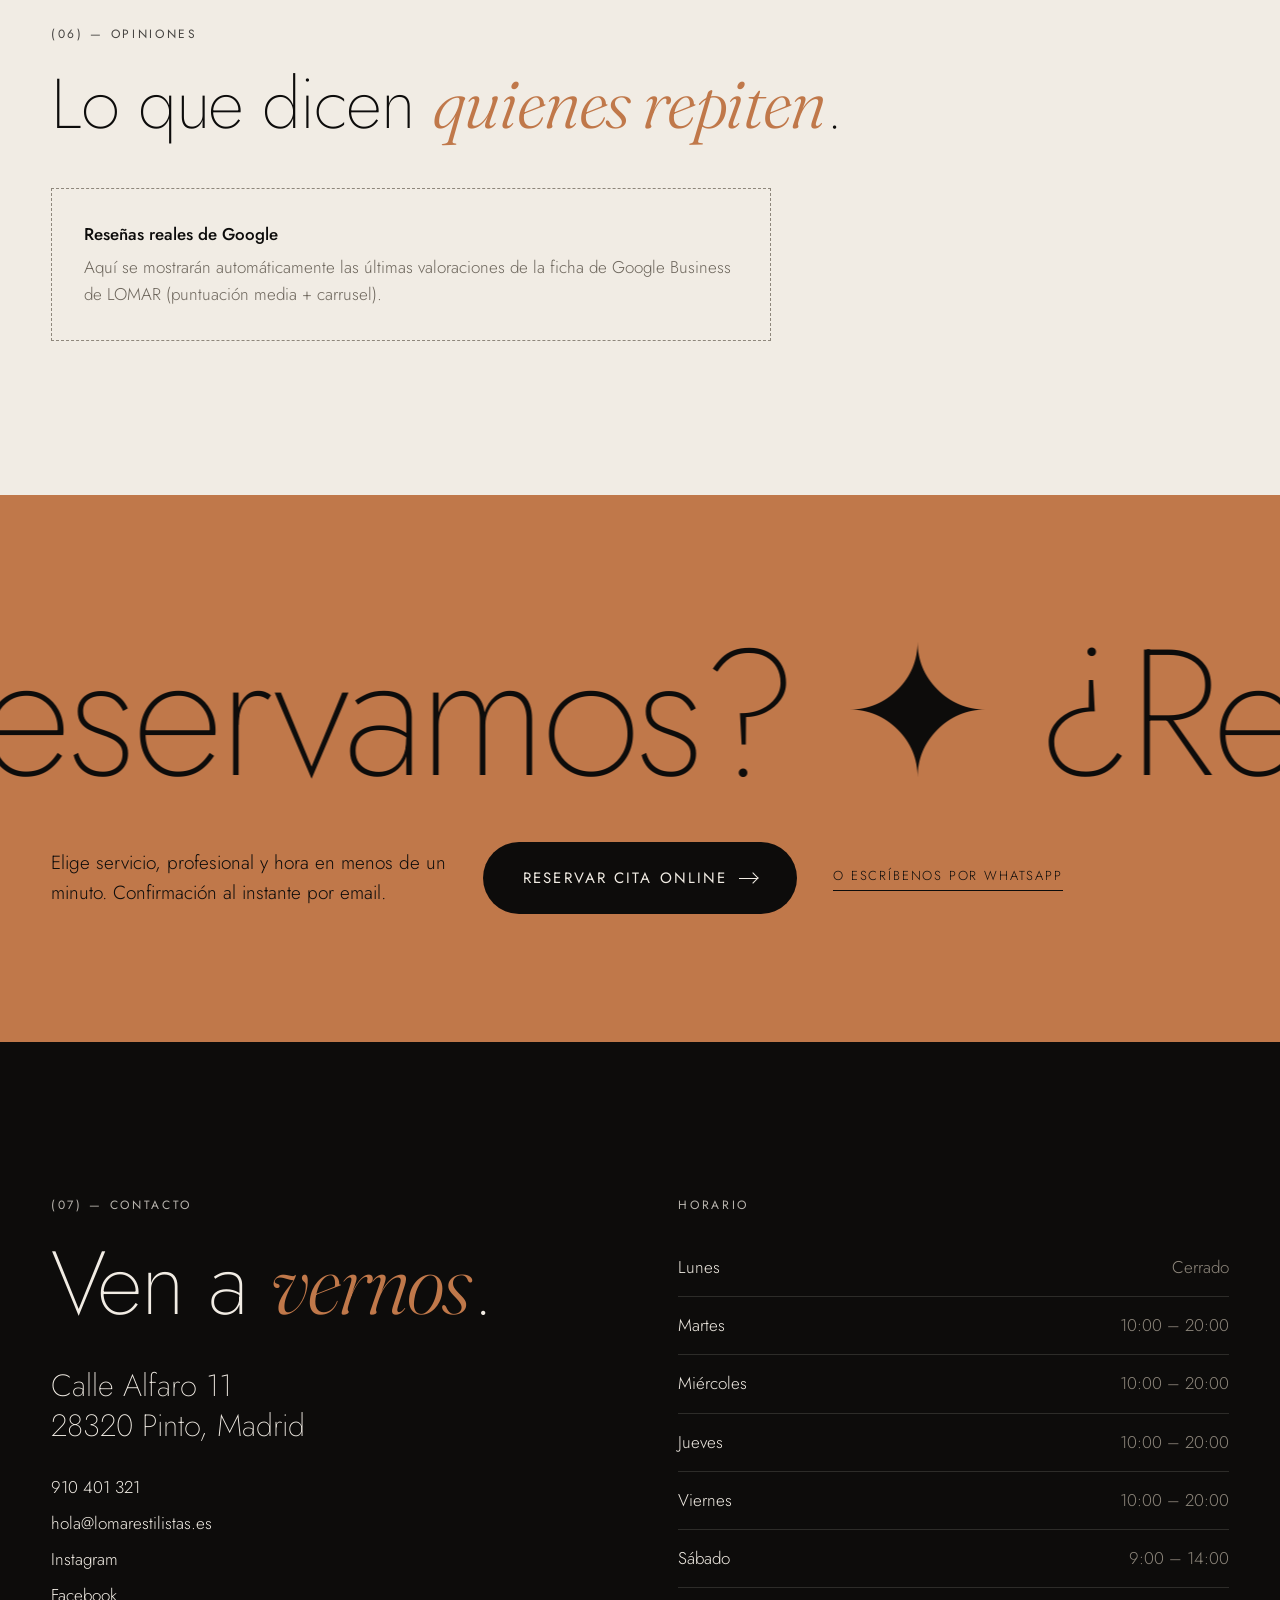
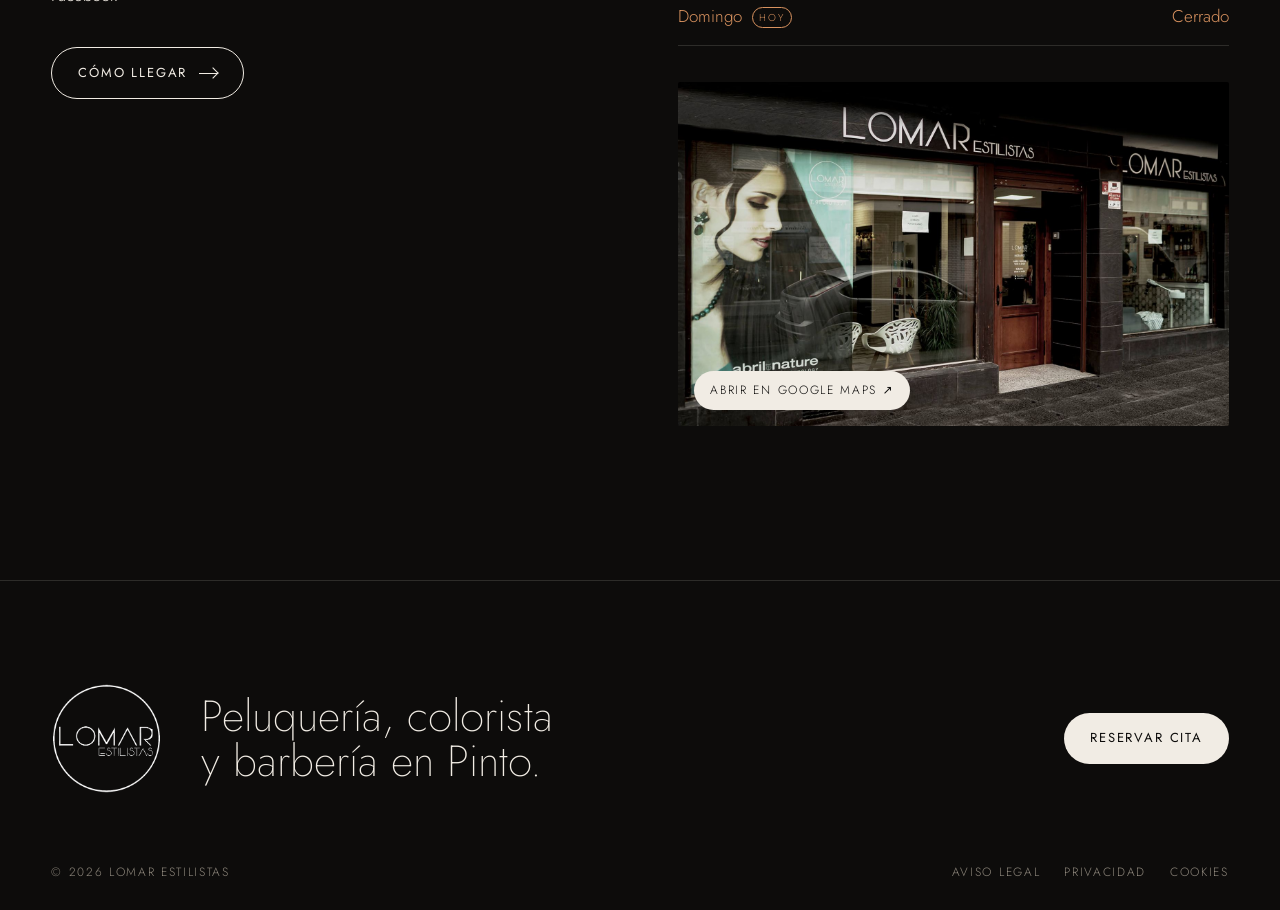
==== commit 3c8e37a2: "Menú reordenado e iconos de Facebook e Instagram en la cabecera Orden: Equipo, Servicios, Color, El " ====
--- a/prototipo/index.html
+++ b/prototipo/index.html
@@ -30,13 +30,17 @@
     <img src="assets/img/logo-blanco.png" alt="LOMAR Estilistas" width="64" height="64">
   </a>
   <nav class="nav__links" aria-label="Principal">
+    <a href="#equipo">Equipo</a>
     <a href="#servicios">Servicios</a>
     <a href="#color">Color</a>
-    <a href="#equipo">Equipo</a>
     <a href="#salon">El salón</a>
     <a href="#contacto">Contacto</a>
   </nav>
   <div class="nav__actions">
+    <div class="social">
+      <a href="https://www.facebook.com/315380262516977" target="_blank" rel="noopener" aria-label="LOMAR Estilistas en Facebook" title="Facebook"><svg viewBox="0 0 24 24" aria-hidden="true"><path class="fill" d="M13.5 21v-7.6h2.6l.4-3h-3V8.5c0-.9.3-1.5 1.5-1.5h1.6V4.3c-.3 0-1.2-.1-2.3-.1-2.3 0-3.9 1.4-3.9 4v2.2H7.8v3h2.6V21h3.1z"/></svg></a>
+      <a href="https://www.instagram.com/lomarestilistas" target="_blank" rel="noopener" aria-label="LOMAR Estilistas en Instagram" title="Instagram"><svg viewBox="0 0 24 24" aria-hidden="true"><rect x="3" y="3" width="18" height="18" rx="5"/><circle cx="12" cy="12" r="4.2"/><circle cx="17.4" cy="6.6" r="1" class="fill"/></svg></a>
+    </div>
     <a class="nav__tel" href="tel:+34910401321">910 401 321</a>
     <button class="btn btn--copper js-book" data-magnetic>Reservar cita</button>
     <button class="nav__burger js-menu" aria-label="Abrir menú" aria-expanded="false"><span></span><span></span></button>
@@ -45,15 +49,18 @@
 
 <div class="menu" aria-hidden="true">
   <nav>
-    <a href="#servicios"><small>01</small>Servicios</a>
-    <a href="#color"><small>02</small>Color</a>
-    <a href="#equipo"><small>03</small>Equipo</a>
+    <a href="#equipo"><small>01</small>Equipo</a>
+    <a href="#servicios"><small>02</small>Servicios</a>
+    <a href="#color"><small>03</small>Color</a>
     <a href="#salon"><small>04</small>El salón</a>
     <a href="#contacto"><small>05</small>Contacto</a>
   </nav>
   <div class="menu__foot">
     <a href="tel:+34910401321">910 401 321</a>
-    <a href="https://www.instagram.com/lomarestilistas" target="_blank" rel="noopener">Instagram</a>
+    <div class="social">
+      <a href="https://www.facebook.com/315380262516977" target="_blank" rel="noopener" aria-label="LOMAR Estilistas en Facebook" title="Facebook"><svg viewBox="0 0 24 24" aria-hidden="true"><path class="fill" d="M13.5 21v-7.6h2.6l.4-3h-3V8.5c0-.9.3-1.5 1.5-1.5h1.6V4.3c-.3 0-1.2-.1-2.3-.1-2.3 0-3.9 1.4-3.9 4v2.2H7.8v3h2.6V21h3.1z"/></svg></a>
+      <a href="https://www.instagram.com/lomarestilistas" target="_blank" rel="noopener" aria-label="LOMAR Estilistas en Instagram" title="Instagram"><svg viewBox="0 0 24 24" aria-hidden="true"><rect x="3" y="3" width="18" height="18" rx="5"/><circle cx="12" cy="12" r="4.2"/><circle cx="17.4" cy="6.6" r="1" class="fill"/></svg></a>
+    </div>
   </div>
 </div>
 
--- a/prototipo/assets/css/main.css
+++ b/prototipo/assets/css/main.css
@@ -95,6 +95,16 @@
 body.menu-open .menu nav a{transform:none;opacity:1}
 body.menu-open .menu nav a:nth-child(2){transition-delay:.05s}body.menu-open .menu nav a:nth-child(3){transition-delay:.1s}body.menu-open .menu nav a:nth-child(4){transition-delay:.15s}body.menu-open .menu nav a:nth-child(5){transition-delay:.2s}
 .menu__foot{margin-top:auto;display:flex;justify-content:space-between;font-size:13px;letter-spacing:.14em;text-transform:uppercase;color:var(--muted)}
+
+/* Redes sociales en la cabecera y el menú */
+.social{display:flex;align-items:center;gap:6px}
+.social a{width:38px;height:38px;border-radius:50%;border:1px solid var(--line);display:flex;align-items:center;justify-content:center;transition:background .35s,border-color .35s,color .35s,transform .4s var(--ease-out)}
+.social a:hover{background:var(--copper);border-color:var(--copper);color:var(--ink);transform:translateY(-2px)}
+.social svg{width:17px;height:17px;fill:none;stroke:currentColor;stroke-width:1.6}
+.social svg .fill{fill:currentColor;stroke:none}
+.nav__actions>.social{padding-right:4px}
+.menu__foot{align-items:center}
+.menu__foot .social a{width:44px;height:44px}
 
 /* ---------- Hero ---------- */
 .hero{position:relative;height:100vh;height:100svh;min-height:620px;overflow:hidden;display:flex;flex-direction:column;justify-content:flex-end}
@@ -371,6 +381,7 @@
 /* ---------- Responsive ---------- */
 @media (max-width:1100px){
   .nav__links,.nav__tel{display:none}
+  .nav__actions>.social{display:none}
   .nav__burger{display:block}
 }
 @media (max-width:820px){
@@ -419,7 +430,7 @@
 
 /* ---------- Aviso de prototipo (quitar en producción) ---------- */
 .proto-badge{position:fixed;left:16px;bottom:16px;z-index:95;background:var(--bone);color:var(--ink);font-size:11px;letter-spacing:.12em;text-transform:uppercase;padding:8px 12px;border-radius:99px;box-shadow:0 4px 18px rgba(0,0,0,.25);pointer-events:none}
-@media (max-width:820px){.proto-badge{left:50%;transform:translateX(-50%);bottom:10px;white-space:nowrap;font-size:10px}}
+@media (max-width:820px){.menu{padding-bottom:64px}.proto-badge{left:50%;transform:translateX(-50%);bottom:10px;white-space:nowrap;font-size:10px}}
 
 /* ---------- Información básica RGPD en la reserva ---------- */
 .b-legal{font-size:12px;line-height:1.5;color:var(--muted-dark);margin:4px 0 0;padding:12px 14px;border:1px solid var(--line-dark);border-radius:6px}
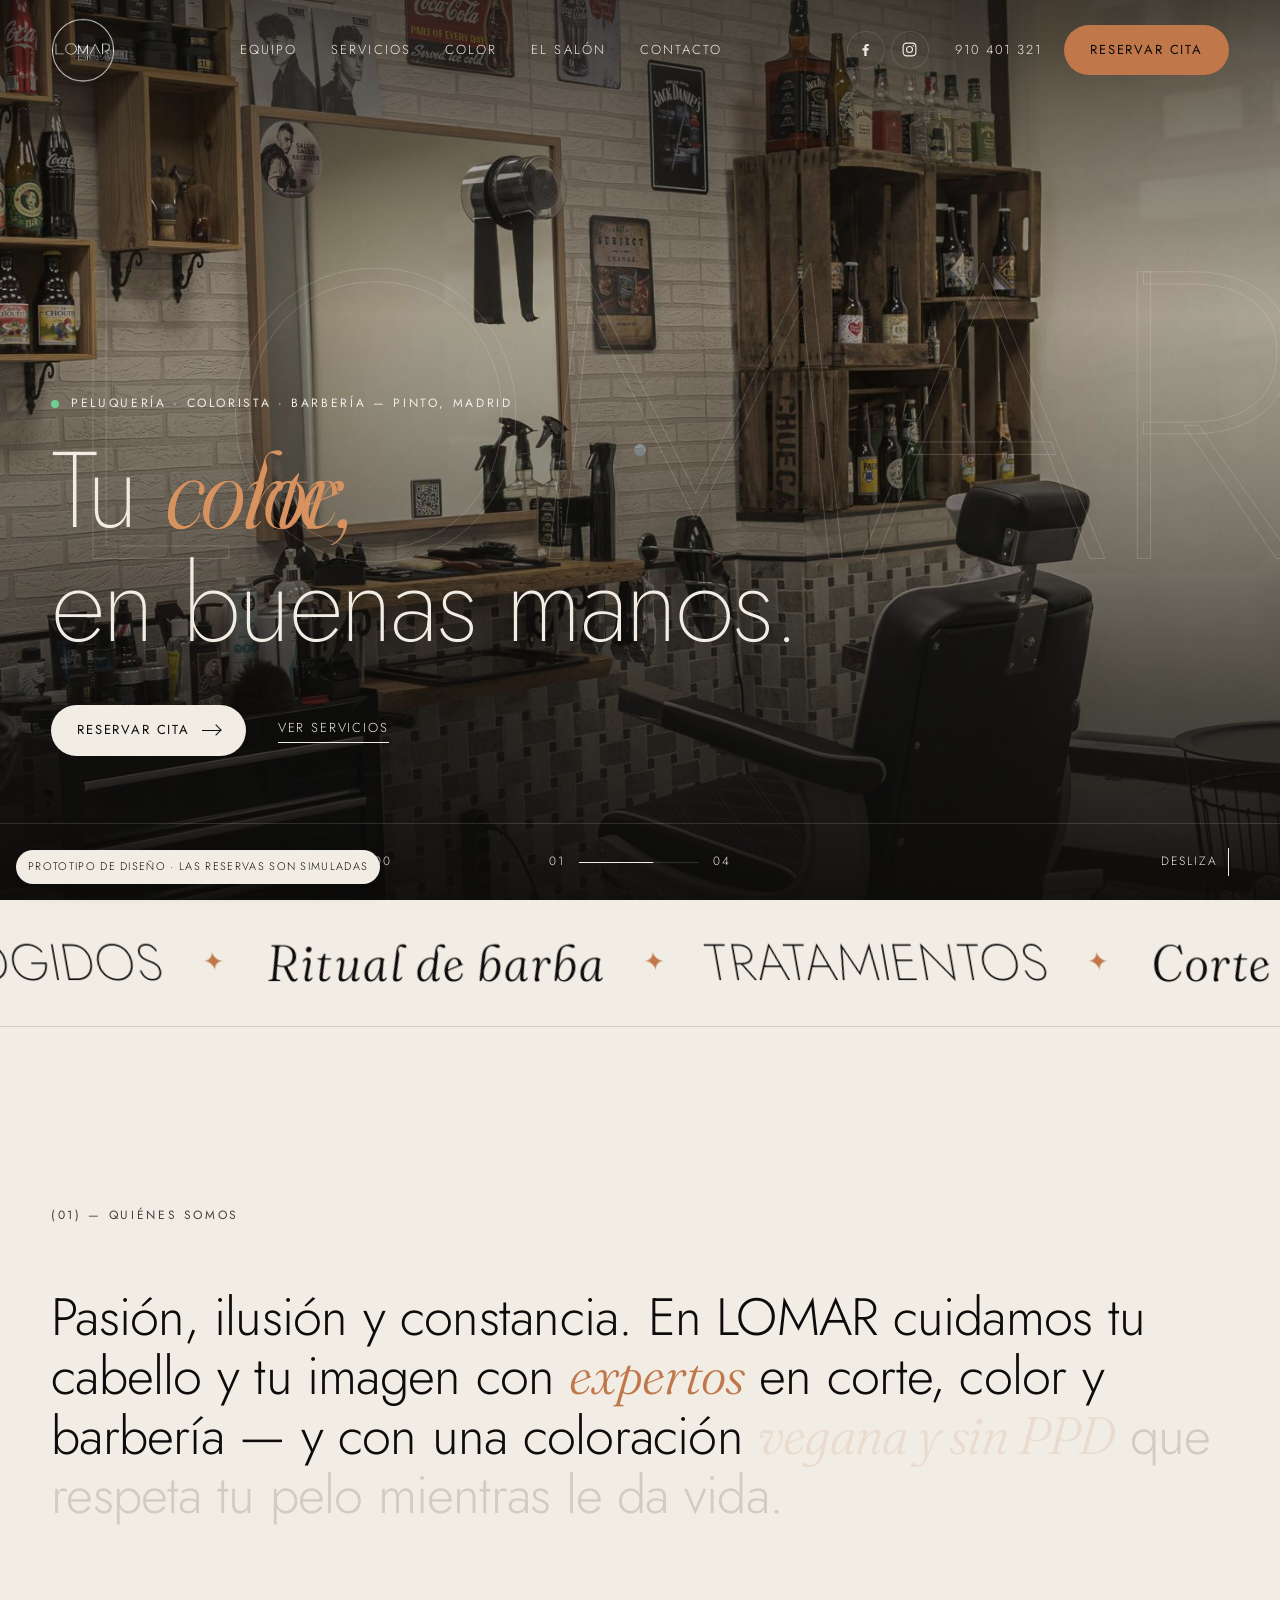
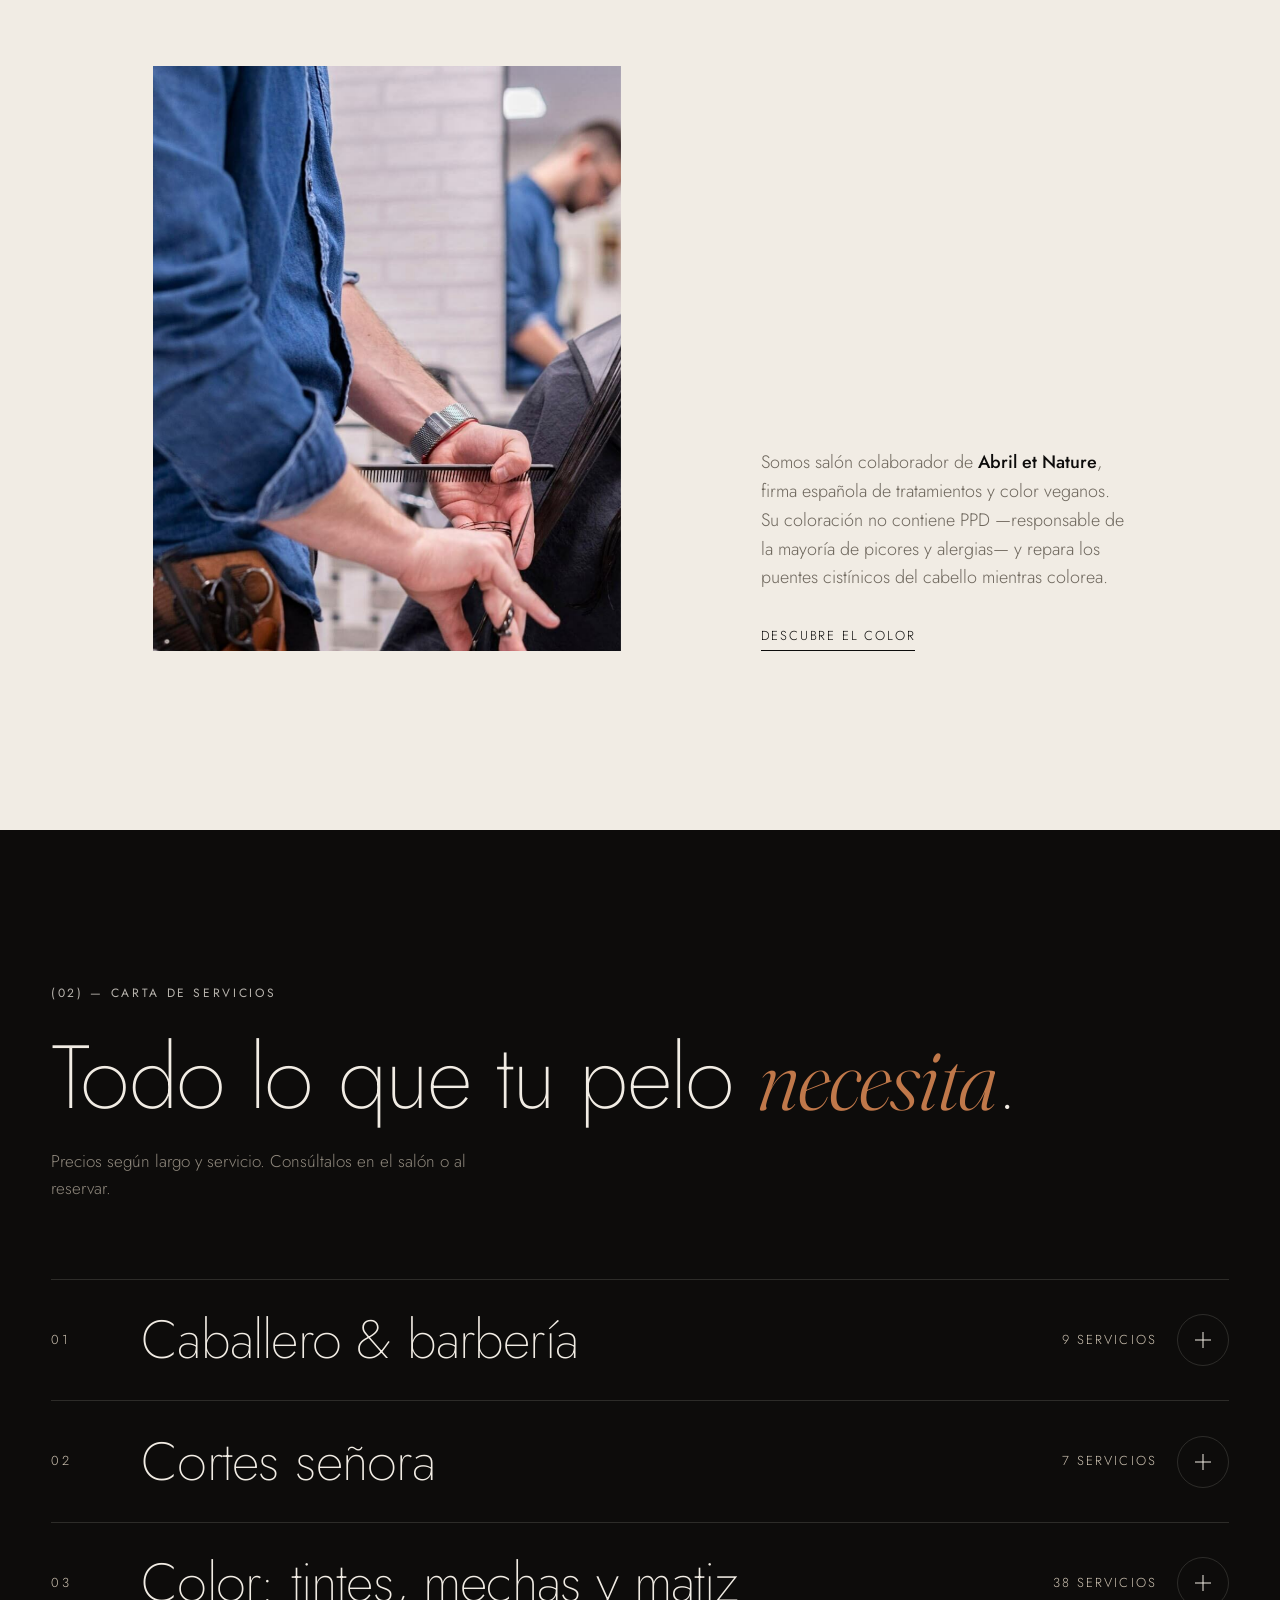
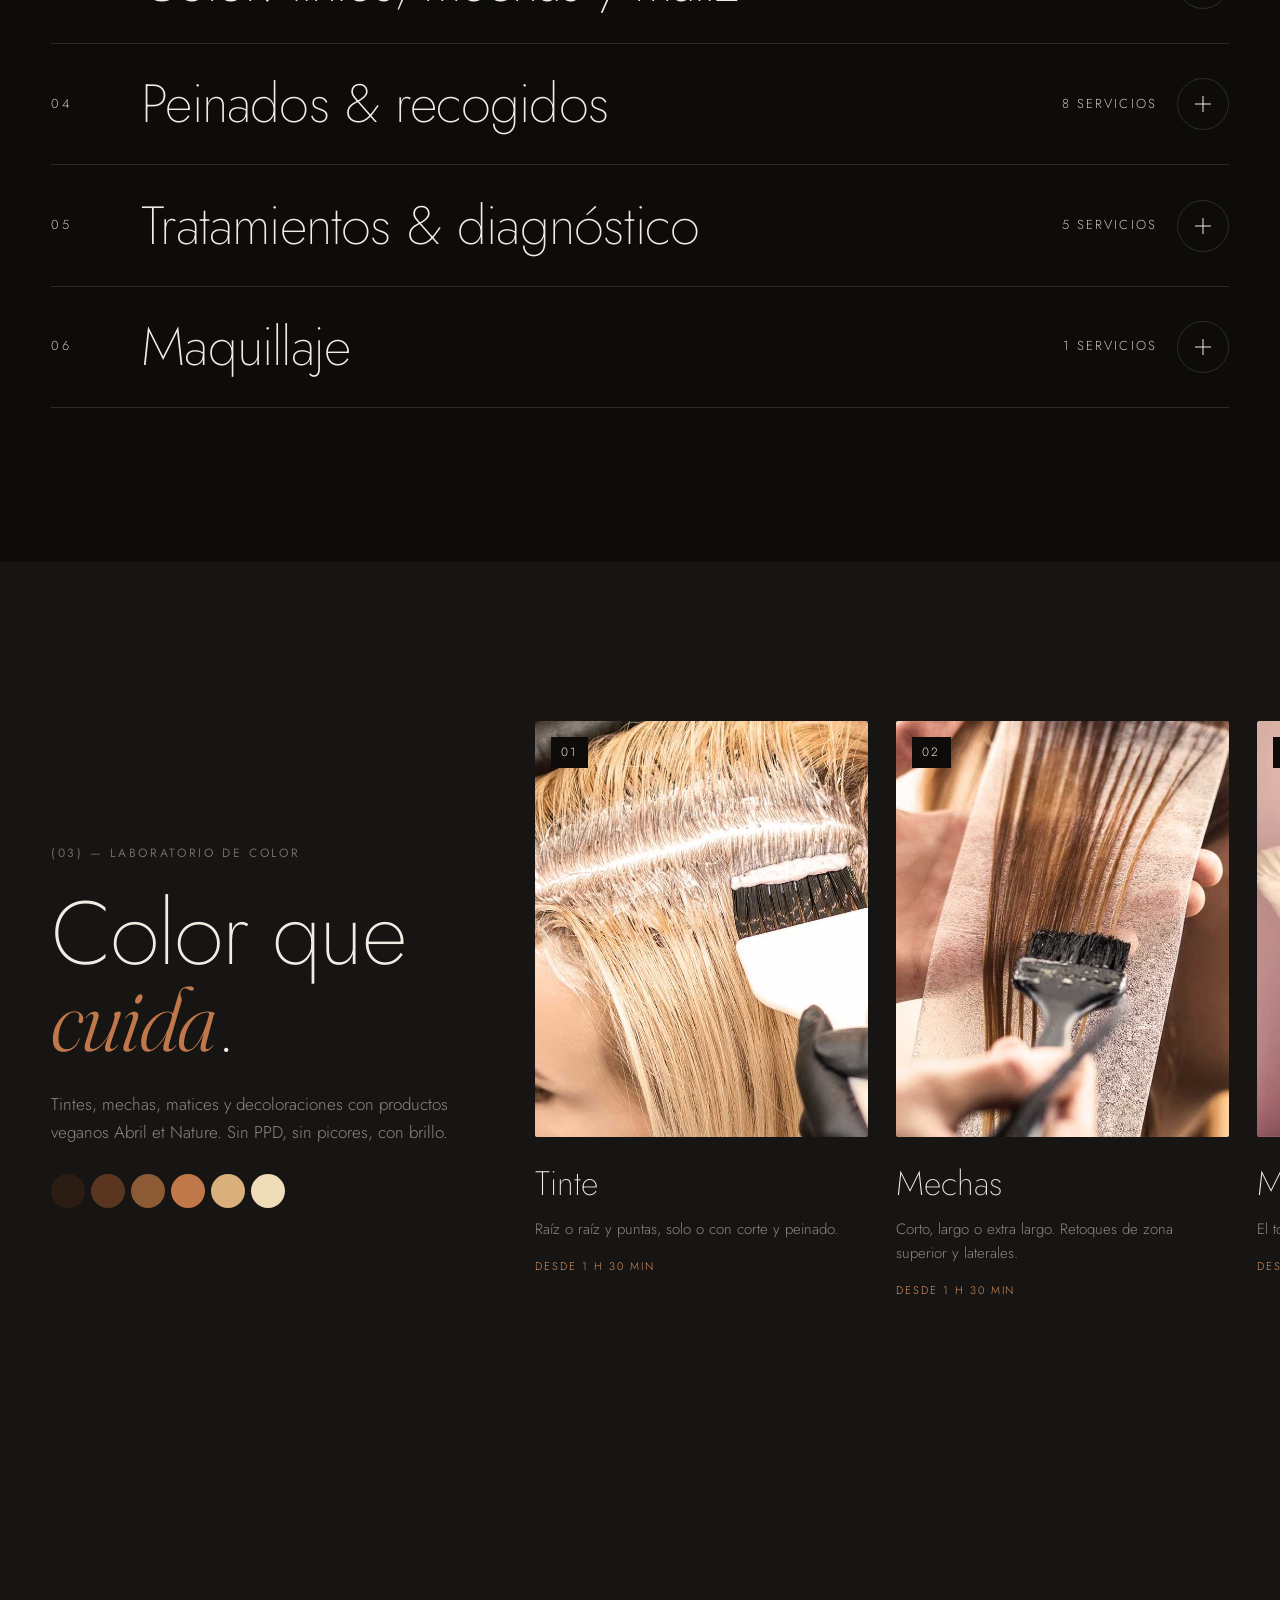
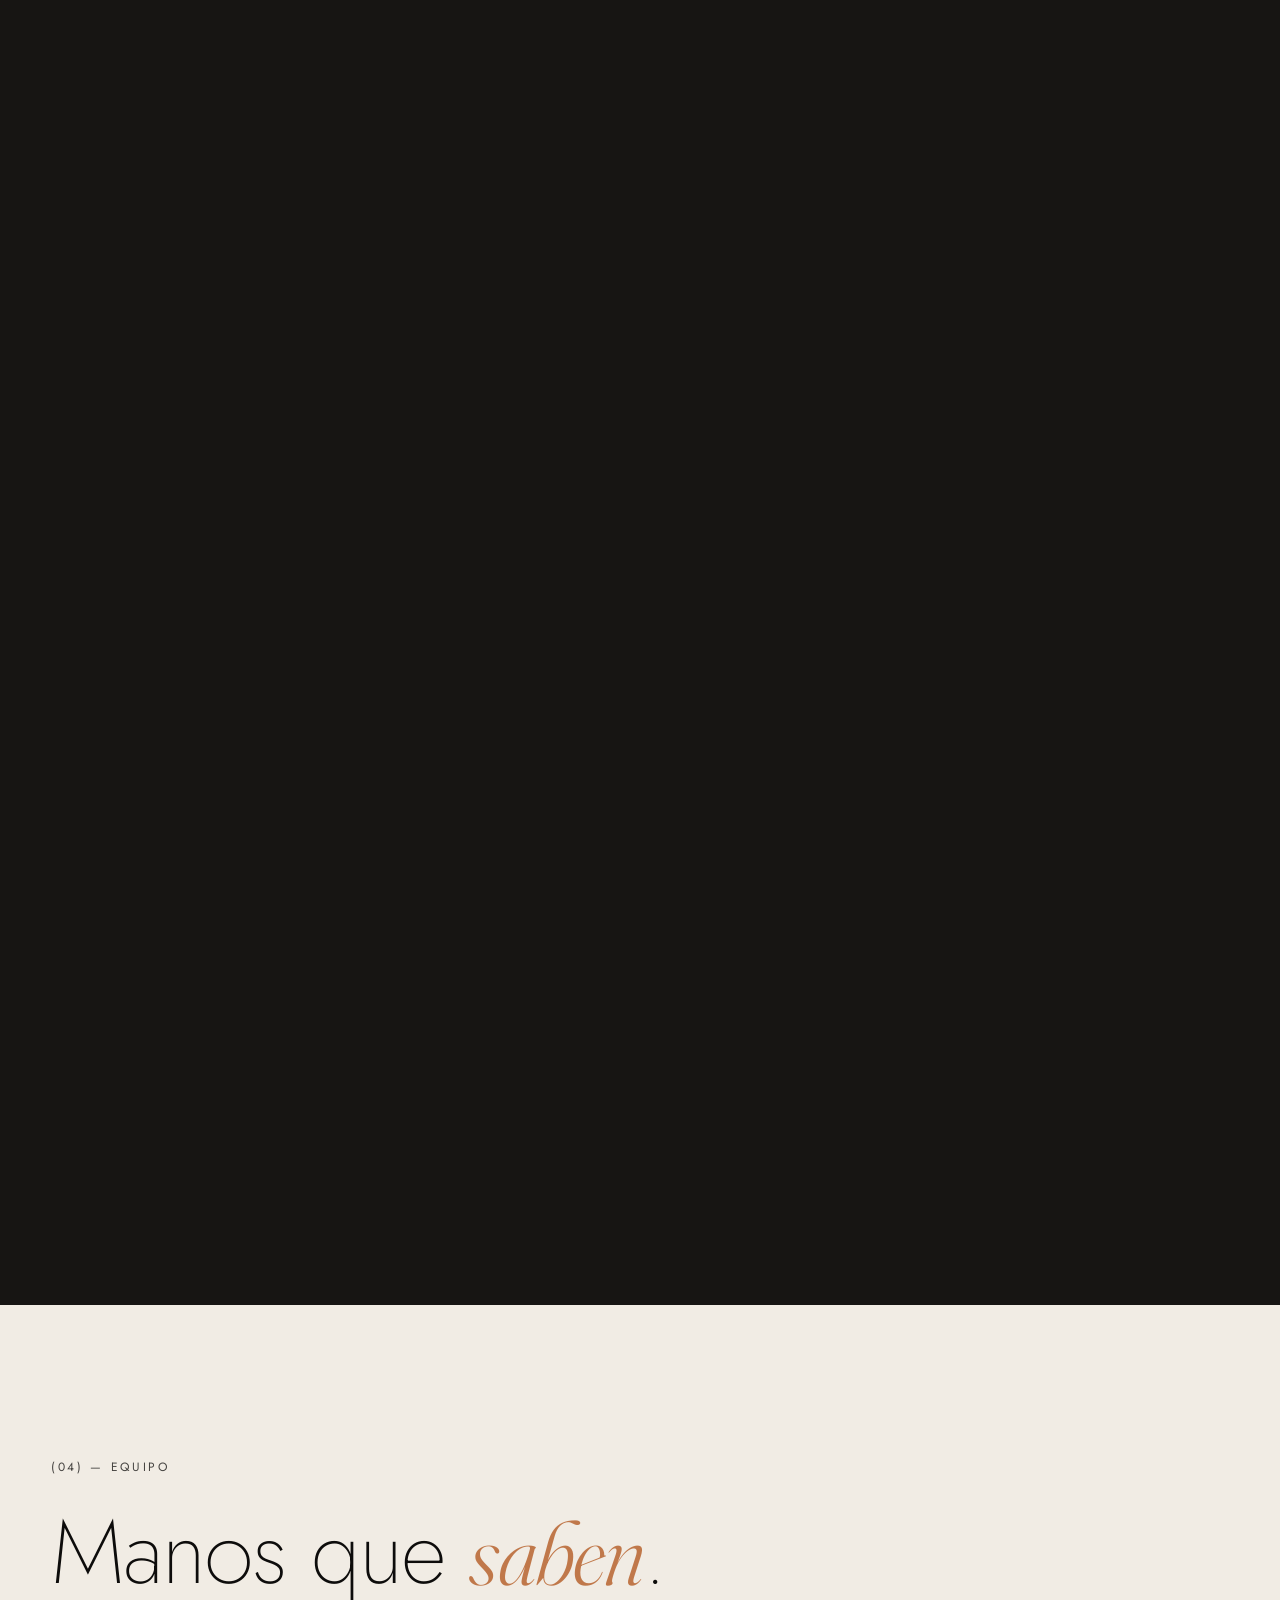
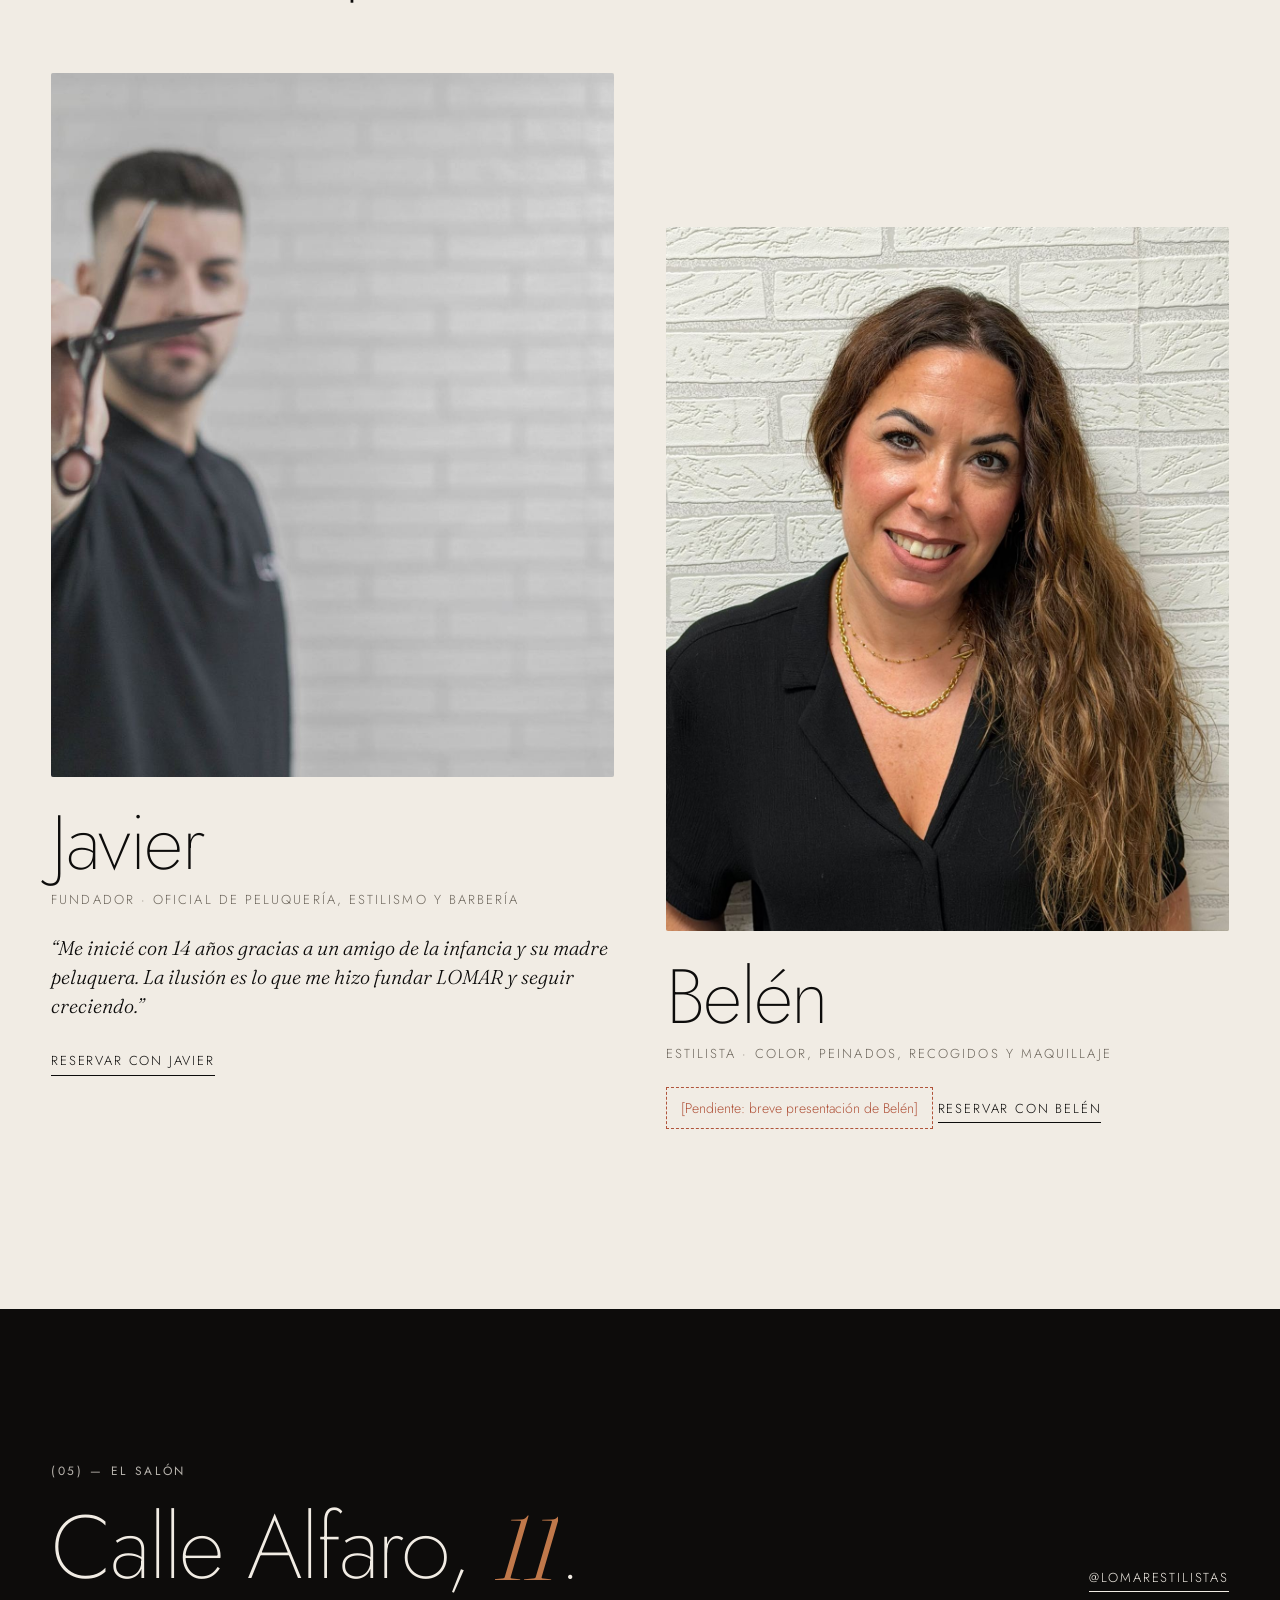
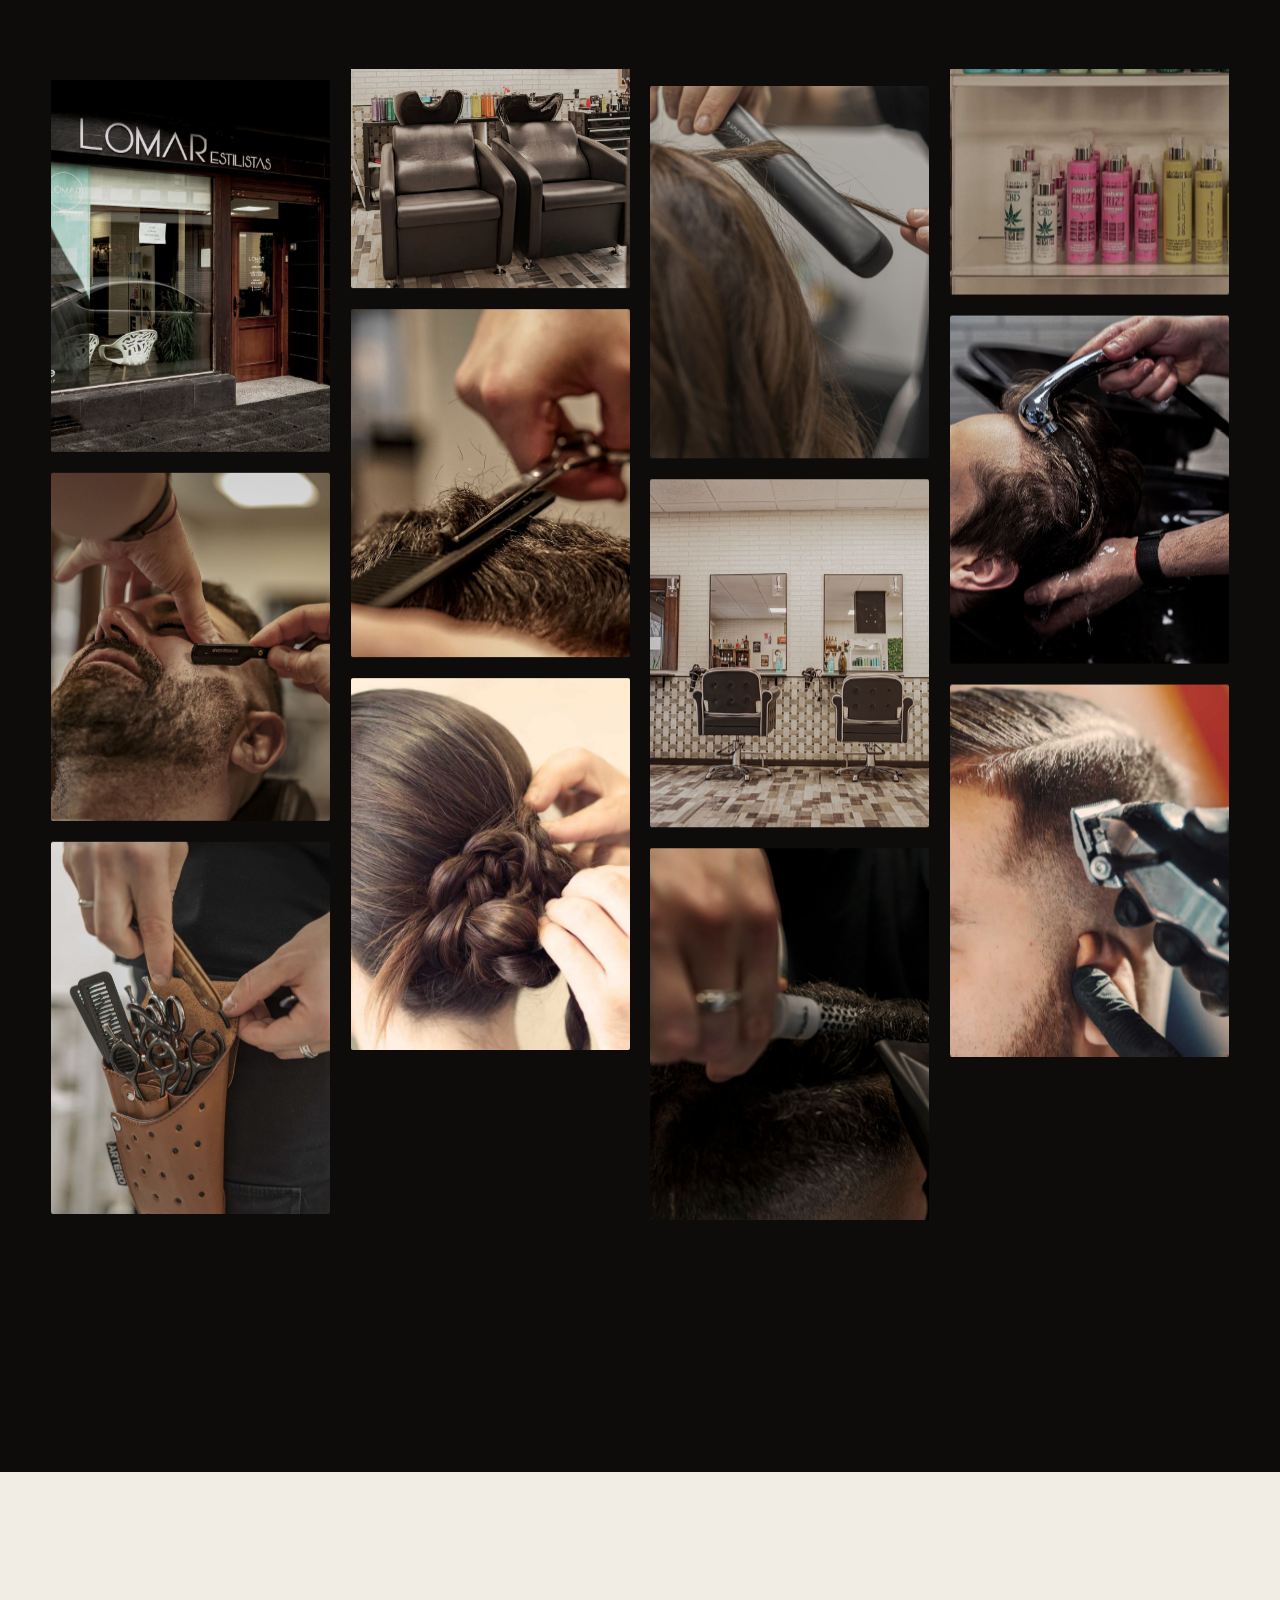
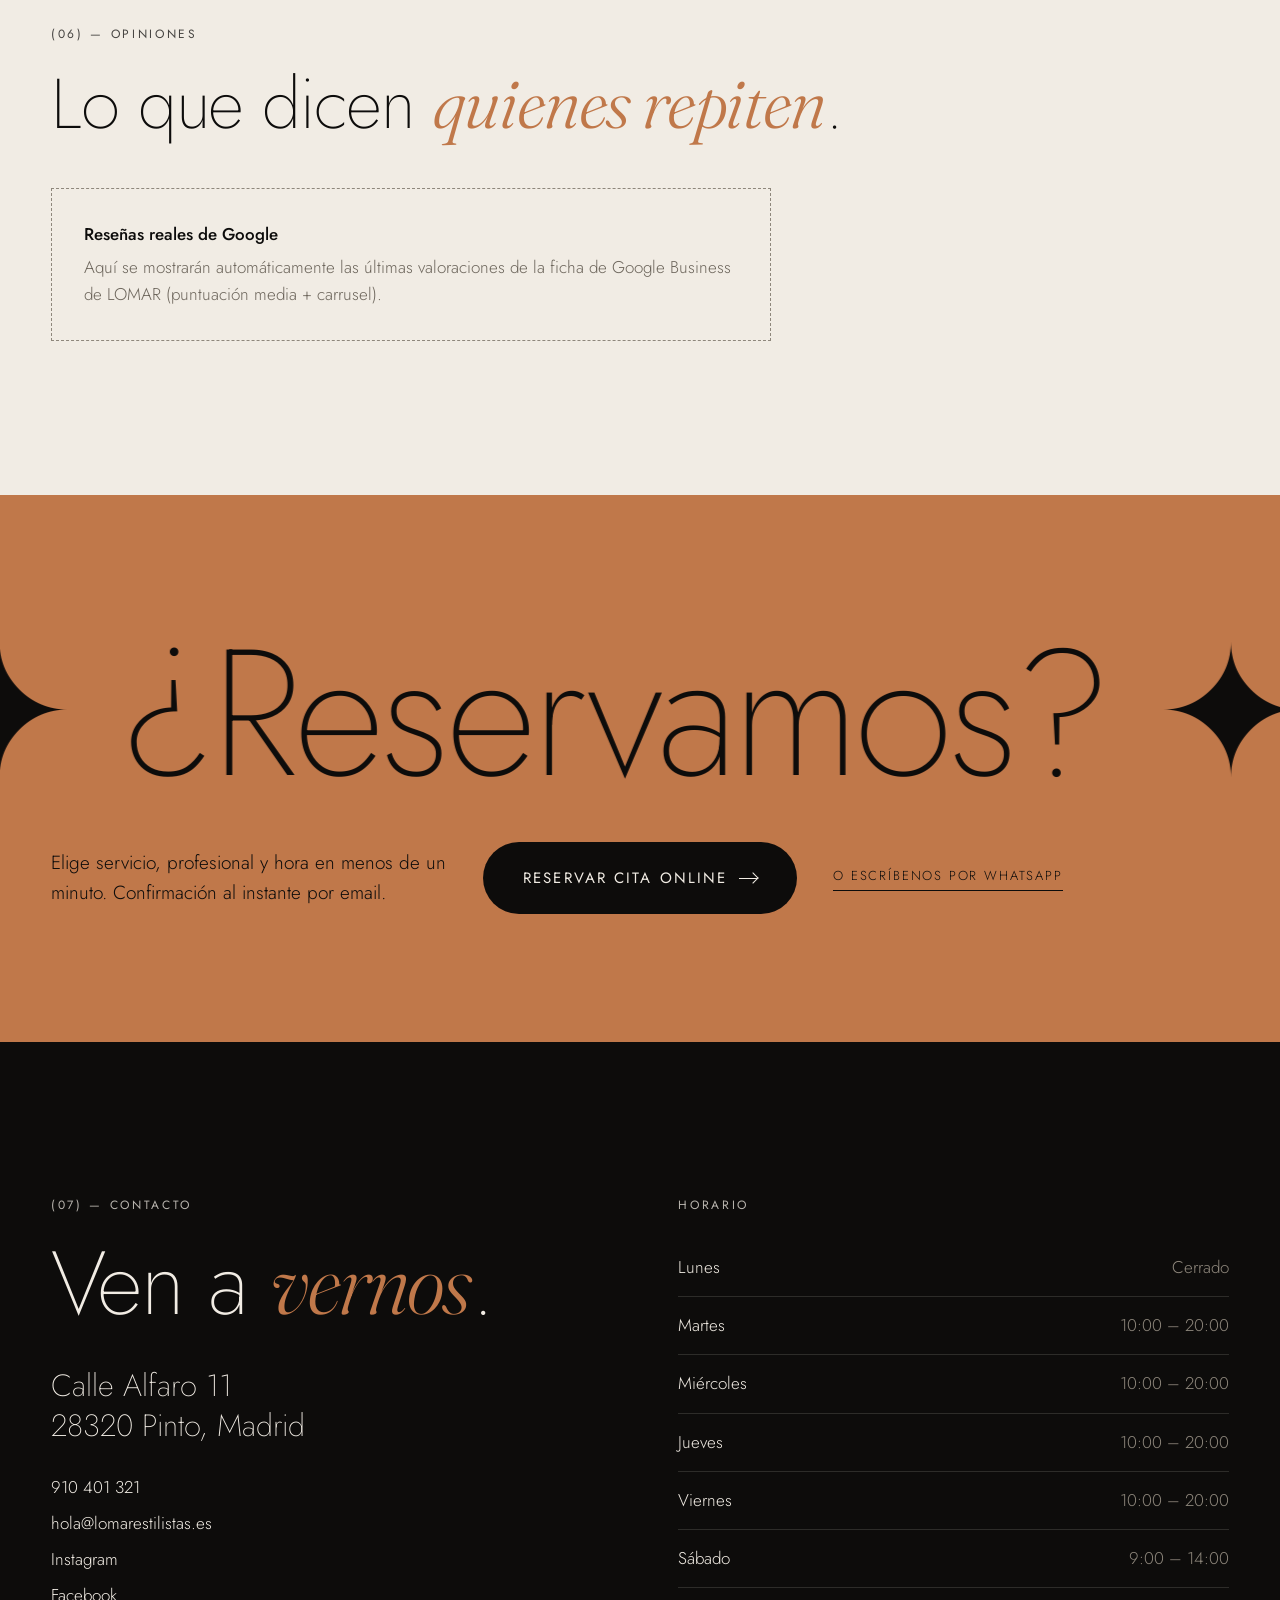
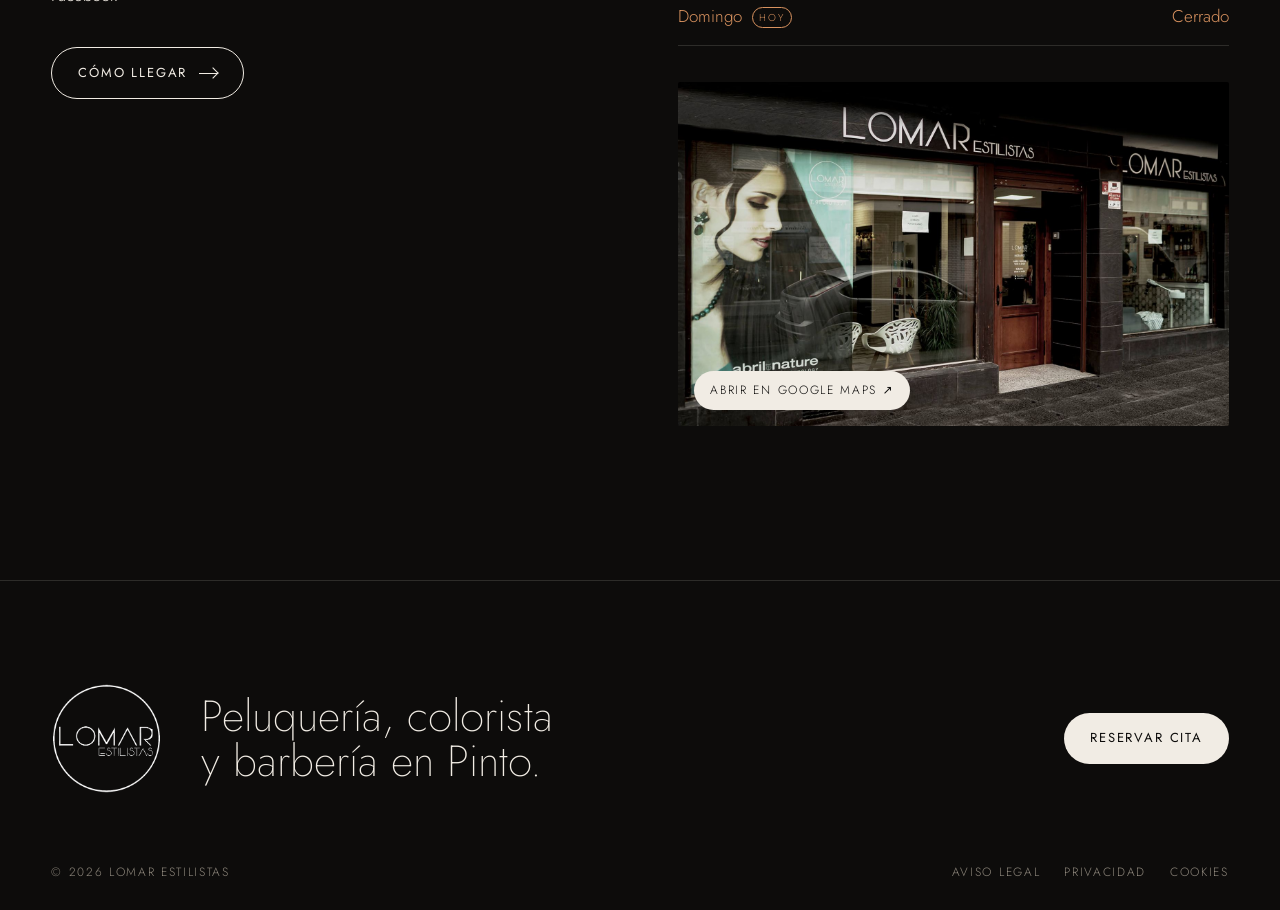
==== commit 8aad9b48: "Reserva: todas las categorías visibles y duraciones más legibles - Las categorías bajan de línea en " ====
--- a/prototipo/index.html
+++ b/prototipo/index.html
@@ -306,7 +306,7 @@
   <aside class="book__panel">
     <header class="book__head">
       <div>
-        <p class="eyebrow">Reserva online</p>
+        <p class="eyebrow">Reserva online · Simulación</p>
         <h2 id="book-title" class="book__title js-book-title">Elige servicio</h2>
       </div>
       <button class="book__close js-book-close" aria-label="Cerrar">✕</button>
--- a/prototipo/assets/css/main.css
+++ b/prototipo/assets/css/main.css
@@ -179,9 +179,9 @@
 .svc{list-style:none;margin:0;padding:0;border-top:1px solid var(--line)}
 .svc__item{border-bottom:1px solid var(--line)}
 .svc__row{width:100%;display:grid;grid-template-columns:70px 1fr auto 52px;align-items:center;gap:20px;padding:clamp(22px,2.6vw,36px) 0;text-align:left;transition:padding .5s var(--ease),color .4s}
-.svc__num{font-size:12px;letter-spacing:.2em;color:var(--muted)}
+.svc__num{font-size:13px;letter-spacing:.2em;color:var(--sand)}
 .svc__name{font-size:clamp(28px,4.2vw,64px);font-weight:200;line-height:1;letter-spacing:-.015em;transition:transform .6s var(--ease)}
-.svc__count{font-size:12px;letter-spacing:.18em;text-transform:uppercase;color:var(--muted)}
+.svc__count{font-size:13px;letter-spacing:.16em;text-transform:uppercase;color:var(--sand)}
 .svc__plus{width:52px;height:52px;border:1px solid var(--line);border-radius:50%;position:relative;transition:background .4s,border-color .4s,transform .6s var(--ease)}
 .svc__plus::before,.svc__plus::after{content:"";position:absolute;left:50%;top:50%;width:16px;height:1px;background:currentColor;transform:translate(-50%,-50%)}
 .svc__plus::after{transform:translate(-50%,-50%) rotate(90deg);transition:transform .5s var(--ease)}
@@ -193,11 +193,14 @@
 .svc__panel{display:grid;grid-template-rows:0fr;transition:grid-template-rows .7s var(--ease)}
 .svc__item.is-open .svc__panel{grid-template-rows:1fr}
 .svc__panel>div{overflow:hidden}
-.svc__list{list-style:none;margin:0;padding:0 0 36px 90px;columns:2;column-gap:56px}
-.svc__list li{break-inside:avoid;display:flex;justify-content:space-between;align-items:baseline;gap:16px;padding:13px 0;border-bottom:1px dashed var(--line);font-size:16px}
-.svc__list li span:last-child{flex:none;color:var(--muted);font-size:13px;letter-spacing:.06em}
-.svc__list li button{text-align:left;transition:color .3s}
-.svc__list li button:hover{color:var(--copper-2)}
+.svc__hint{margin:0 0 8px 90px;font-size:13px;letter-spacing:.12em;text-transform:uppercase;color:var(--sand)}
+.svc__list{list-style:none;margin:0;padding:0 0 40px 90px;columns:2;column-gap:56px}
+.svc__list li{break-inside:avoid;border-bottom:1px solid rgba(241,236,228,.18)}
+.svc__list li button{width:100%;display:flex;justify-content:space-between;align-items:center;gap:16px;padding:16px 10px 16px 0;text-align:left;font-size:19px;font-weight:400;line-height:1.35;color:var(--bone);transition:color .3s,padding .4s var(--ease-out)}
+.svc__time{flex:none;display:inline-flex;align-items:center;gap:6px;font-size:14px;font-weight:400;letter-spacing:.02em;color:var(--copper-2);border:1px solid rgba(216,146,95,.45);border-radius:99px;padding:4px 11px;white-space:nowrap;transition:background .3s,color .3s}
+.svc__time svg{width:14px;height:14px;fill:none;stroke:currentColor;stroke-width:1.8;stroke-linecap:round}
+.svc__list li button:hover{color:var(--copper-2);padding-left:8px}
+.svc__list li button:hover .svc__time{background:var(--copper);color:var(--ink);border-color:var(--copper)}
 .svc-float{position:fixed;left:0;top:0;z-index:20;width:300px;aspect-ratio:4/5;pointer-events:none;overflow:hidden;opacity:0;transform:scale(.6);transition:opacity .35s,transform .5s var(--ease-out);border-radius:4px}
 .svc-float.is-on{opacity:1;transform:scale(1)}
 .svc-float img{width:100%;height:100%;object-fit:cover}
@@ -318,15 +321,15 @@
 
 .b-search{width:100%;border:0;border-bottom:1px solid var(--line-dark);background:none;font:inherit;font-size:18px;padding:12px 0;margin-bottom:12px;outline:none}
 .b-search:focus{border-color:var(--copper)}
-.b-tabs{display:flex;gap:8px;overflow-x:auto;padding:6px 0 18px;scrollbar-width:none}
-.b-tabs button{flex:none;font-size:12px;letter-spacing:.1em;text-transform:uppercase;padding:9px 14px;border-radius:99px;border:1px solid var(--line-dark);transition:background .3s,color .3s}
+.b-tabs{display:flex;flex-wrap:wrap;gap:8px;padding:6px 0 18px}
+.b-tabs button{flex:none;font-size:12px;letter-spacing:.1em;text-transform:uppercase;padding:9px 14px;background:#fff;border-radius:99px;border:1px solid var(--line-dark);transition:background .3s,color .3s}
 .b-tabs button.is-active{background:var(--ink);color:var(--bone);border-color:var(--ink)}
 .b-list{list-style:none;margin:0;padding:0}
-.b-opt{width:100%;display:flex;justify-content:space-between;align-items:center;gap:16px;padding:16px 18px;margin-bottom:8px;border:1px solid var(--line-dark);border-radius:6px;text-align:left;transition:border-color .3s,background .3s,transform .3s var(--ease-out)}
+.b-opt{width:100%;font-size:17px;display:flex;justify-content:space-between;align-items:center;gap:16px;padding:16px 18px;margin-bottom:8px;border:1px solid var(--line-dark);border-radius:6px;text-align:left;transition:border-color .3s,background .3s,transform .3s var(--ease-out)}
 .b-opt:hover{border-color:var(--ink);transform:translateX(4px)}
 .b-opt.is-selected{background:var(--ink);color:var(--bone);border-color:var(--ink)}
-.b-opt small{flex:none;font-size:12px;letter-spacing:.08em;color:var(--muted-dark)}
-.b-opt.is-selected small{color:var(--sand)}
+.b-opt small{flex:none;font-size:13px;font-weight:400;color:#8f512c;border:1px solid rgba(192,120,74,.5);border-radius:99px;padding:3px 10px;white-space:nowrap}
+.b-opt.is-selected small{color:var(--bone);border-color:var(--copper)}
 .b-group{font-size:11px;letter-spacing:.2em;text-transform:uppercase;color:var(--muted-dark);margin:22px 0 10px}
 .b-staff{display:grid;grid-template-columns:repeat(3,1fr);gap:14px}
 .b-person{border:1px solid var(--line-dark);border-radius:8px;overflow:hidden;text-align:left;transition:border-color .3s,transform .4s var(--ease-out)}
@@ -398,6 +401,8 @@
   .svc__num,.svc__count{display:none}
   .svc__plus{width:44px;height:44px}
   .svc__list{columns:1;padding-left:0}
+  .svc__hint{margin-left:0}
+  .svc__list li button{font-size:17px}
   .svc-float{display:none}
   .color{height:auto!important}
   .color__pin{position:relative;height:auto;flex-direction:column;align-items:stretch;padding:90px 0}
@@ -429,6 +434,7 @@
 }
 
 /* ---------- Aviso de prototipo (quitar en producción) ---------- */
+body.is-locked .proto-badge,body.menu-open .proto-badge{opacity:0}
 .proto-badge{position:fixed;left:16px;bottom:16px;z-index:95;background:var(--bone);color:var(--ink);font-size:11px;letter-spacing:.12em;text-transform:uppercase;padding:8px 12px;border-radius:99px;box-shadow:0 4px 18px rgba(0,0,0,.25);pointer-events:none}
 @media (max-width:820px){.menu{padding-bottom:64px}.proto-badge{left:50%;transform:translateX(-50%);bottom:10px;white-space:nowrap;font-size:10px}}
 
@@ -464,3 +470,7 @@
 .legal code{font-size:13px;background:var(--bone-2);padding:1px 6px;border-radius:4px;word-break:break-all}
 .pending{background:#f6d9c7;color:#8a3b1c;padding:1px 6px;border-radius:4px;font-weight:500}
 @media (max-width:820px){.legal table{min-width:0}.legal thead{display:none}.legal tr{display:block;border-bottom:1px solid var(--line-dark)}.legal td{display:block;border:0;padding:4px 16px}.legal td:first-child{padding-top:16px;font-weight:500;color:var(--ink)}.legal td:last-child{padding-bottom:16px}.legal td::before{content:attr(data-label);display:block;font-size:11px;letter-spacing:.12em;text-transform:uppercase;color:var(--muted-dark);font-weight:400}.legal-head nav{display:none}.legal dl{grid-template-columns:1fr;gap:2px}.legal dd{margin-bottom:12px}}
+
+/* ---------- Páginas interiores con la cabecera común ---------- */
+.page-legal .nav{background:rgba(13,12,11,.94);backdrop-filter:blur(14px);-webkit-backdrop-filter:blur(14px)}
+.page-legal .legal{padding-top:clamp(150px,14vw,200px)}
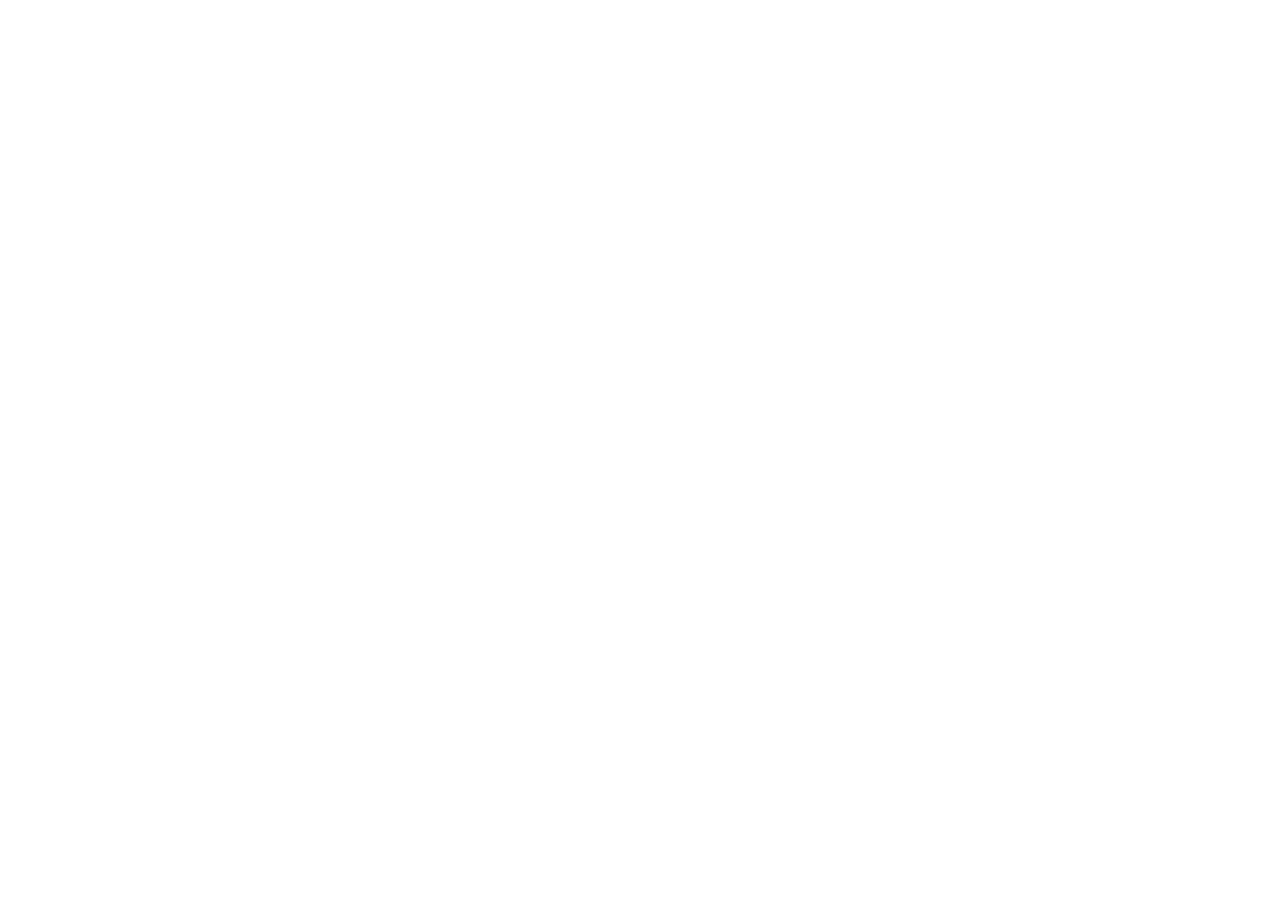
==== commit 61f7a35a: "Redirigir de http a https desde las páginas (sin bucles en Dinahosting) Co-Authored-By: Claude Opus " ====
--- a/prototipo/index.html
+++ b/prototipo/index.html
@@ -3,6 +3,7 @@
 <head>
 <meta charset="utf-8">
 <meta name="viewport" content="width=device-width, initial-scale=1">
+<script>/* Si se entra por http://, pasar a https:// (sin tocar las pruebas en local) */if(location.protocol==="http:"&&!/^(localhost|127\.0\.0\.1)$/.test(location.hostname))location.replace("https://"+location.host+location.pathname+location.search+location.hash);</script>
 <title>LOMAR Estilistas · Peluquería, color y barbería en Pinto</title>
 <meta name="description" content="Peluquería, colorista y barbería en Pinto (Madrid). Cortes, tintes y mechas sin PPD, recogidos, tratamientos Abril et Nature y rituales de barba. Reserva tu cita online.">
 <meta name="theme-color" content="#0d0c0b">
